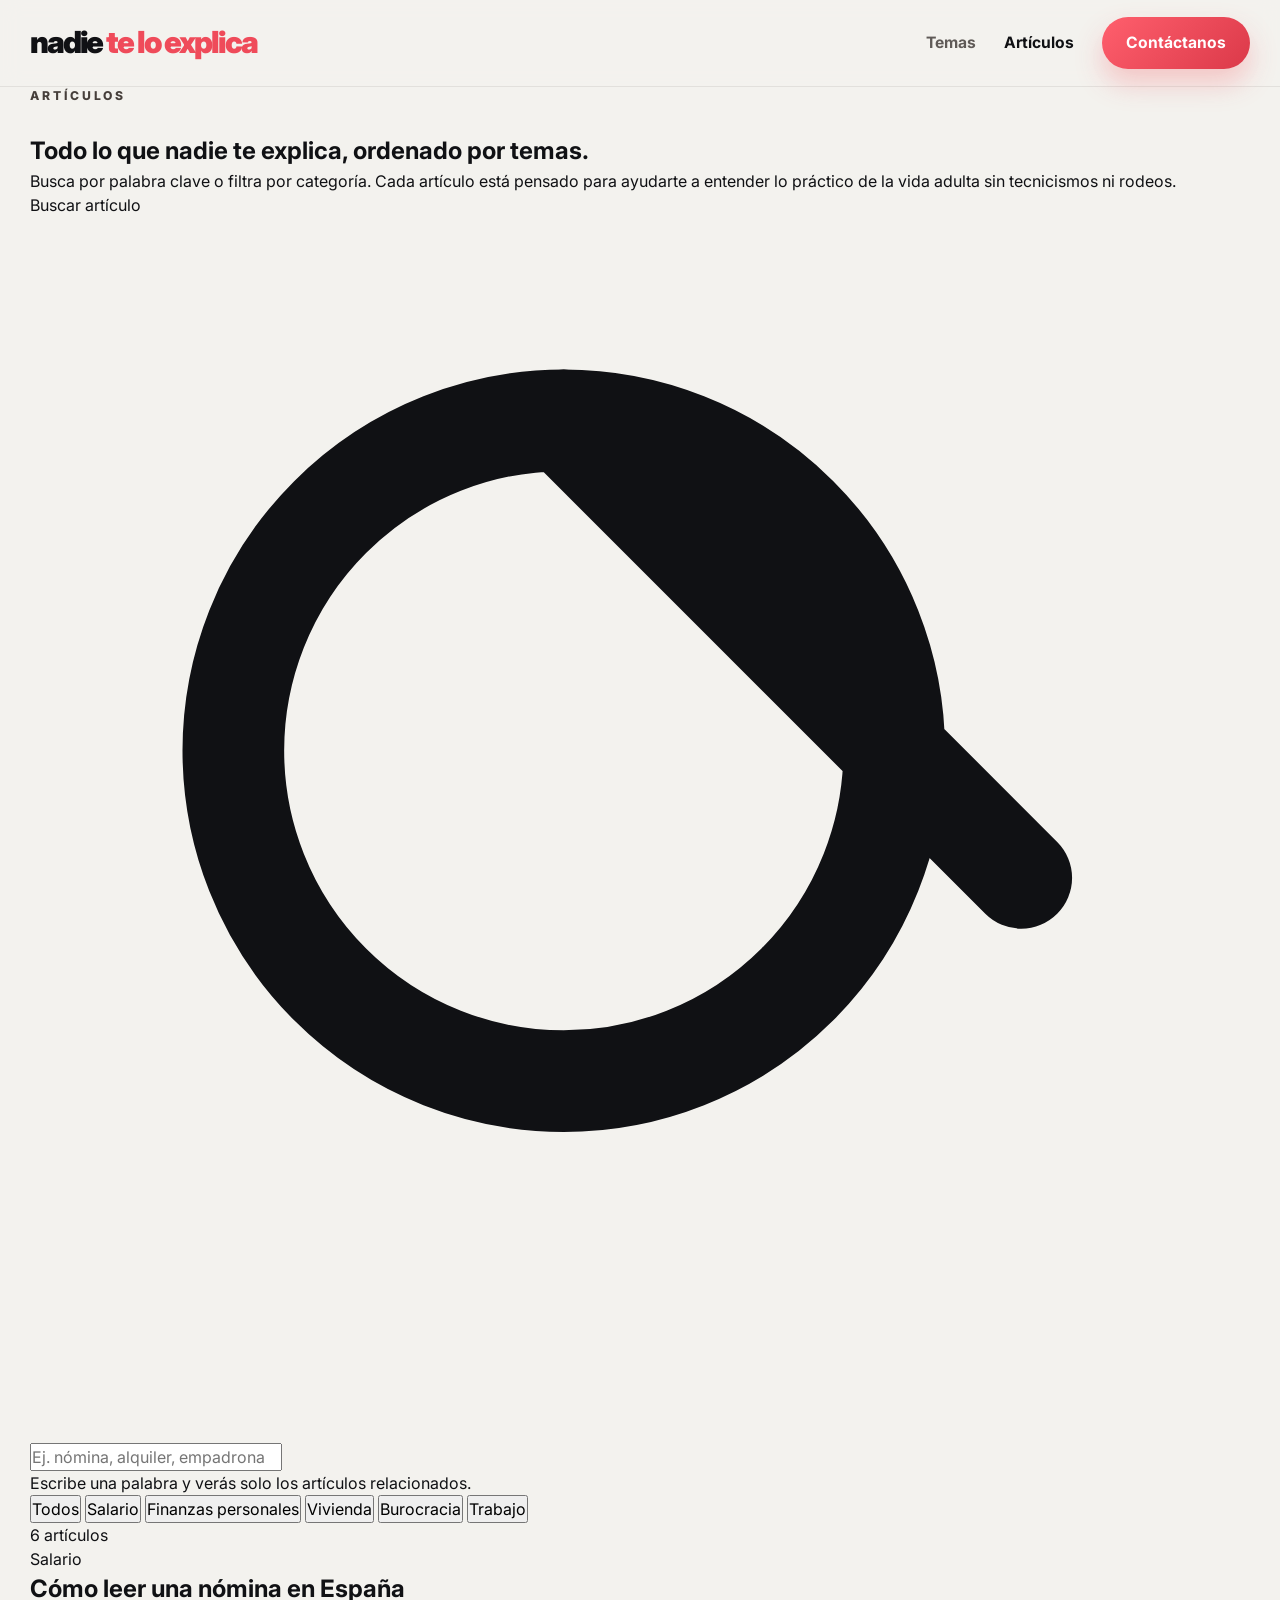
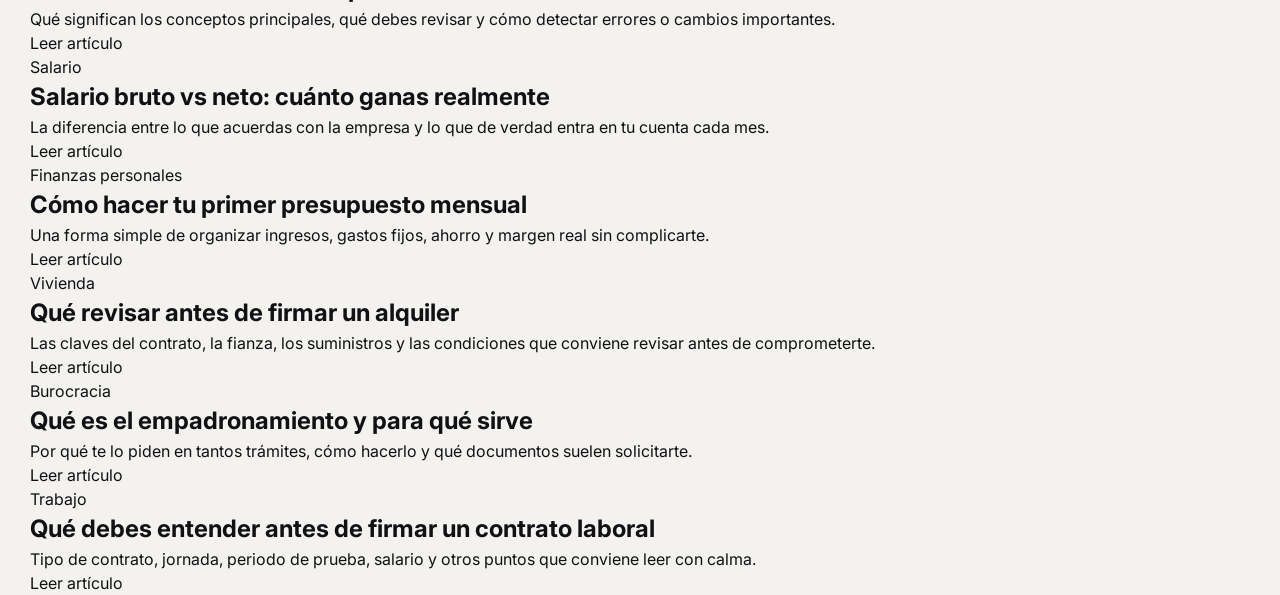
==== articulos.html @ 6cad6f25 "Update articulos.html" ====
<!DOCTYPE html>
<html lang="es">
<head>
  <meta charset="UTF-8" />
  <meta name="viewport" content="width=device-width, initial-scale=1.0" />
  <title>Artículos | Nadie te lo explica</title>
  <link rel="preconnect" href="https://fonts.googleapis.com" />
  <link rel="preconnect" href="https://fonts.gstatic.com" crossorigin />
  <link
    href="https://fonts.googleapis.com/css2?family=Inter:wght@400;500;600;700;800;900&display=swap"
    rel="stylesheet"
  />
  <link rel="stylesheet" href="style.css" />
</head>
<body>
  <header class="topbar">
    <div class="container topbar-inner">
      <a class="logo" href="index.html">
        nadie <span class="mark">te lo explica</span>
      </a>

      <nav class="nav" aria-label="Navegación principal">
        <a href="index.html#temas-destacados">Temas</a>
        <a href="articulos.html" class="active">Artículos</a>
        <a href="index.html#contacto" class="btn btn-primary nav-btn">Contáctanos</a>
      </nav>
    </div>
  </header>

  <main class="articles-page">
    <section class="articles-header">
      <div class="container">
        <div class="articles-header-grid">
          <div class="articles-intro-card">
            <p class="eyebrow">ARTÍCULOS</p>
            <h1 class="page-title">Todo lo que nadie te explica, ordenado por temas.</h1>
            <p class="page-text">
              Busca por palabra clave o filtra por categoría. Cada artículo está
              pensado para ayudarte a entender lo práctico de la vida adulta sin
              tecnicismos ni rodeos.
            </p>
          </div>

          <aside class="articles-search-card">
            <label class="search-label" for="article-search">Buscar artículo</label>

            <div class="search-wrap">
              <svg viewBox="0 0 24 24" aria-hidden="true">
                <path
                  d="M10.5 4a6.5 6.5 0 1 1 0 13a6.5 6.5 0 0 1 0-13Zm0 0 9 9"
                  fill="none"
                  stroke="currentColor"
                  stroke-width="2"
                  stroke-linecap="round"
                />
              </svg>
              <input
                id="article-search"
                class="search-input"
                type="search"
                placeholder="Ej. nómina, alquiler, empadronamiento..."
                autocomplete="off"
              />
            </div>

            <p class="search-help">
              Escribe una palabra y verás solo los artículos relacionados.
            </p>
          </aside>
        </div>
      </div>
    </section>

    <section class="articles-toolbar">
      <div class="container">
        <div class="toolbar-shell">
          <div class="filters" role="tablist" aria-label="Filtrar artículos por tema">
            <button class="filter-btn active" type="button" data-filter="all">Todos</button>
            <button class="filter-btn" type="button" data-filter="salario">Salario</button>
            <button class="filter-btn" type="button" data-filter="finanzas">Finanzas personales</button>
            <button class="filter-btn" type="button" data-filter="vivienda">Vivienda</button>
            <button class="filter-btn" type="button" data-filter="burocracia">Burocracia</button>
            <button class="filter-btn" type="button" data-filter="trabajo">Trabajo</button>
          </div>

          <p class="results-text">
            <span id="results-count">0</span> artículos
          </p>
        </div>
      </div>
    </section>

    <section class="articles-listing">
      <div class="container">
        <div class="articles-grid" id="articles-grid">
          <article
            class="article-card"
            data-category="salario trabajo"
            data-search="nomina salario sueldo bruto neto irpf trabajo"
          >
            <div class="article-meta">
              <span class="article-tag">Salario</span>
            </div>
            <h2>Cómo leer una nómina en España</h2>
            <p>
              Qué significan los conceptos principales, qué debes revisar y cómo
              detectar errores o cambios importantes.
            </p>
            <div class="article-actions">
              <a class="article-link" href="articulos/como-leer-una-nomina-espana.html">Leer artículo</a>
            </div>
          </article>

          <article
            class="article-card"
            data-category="salario finanzas"
            data-search="salario bruto neto sueldo real impuestos finanzas"
          >
            <div class="article-meta">
              <span class="article-tag">Salario</span>
            </div>
            <h2>Salario bruto vs neto: cuánto ganas realmente</h2>
            <p>
              La diferencia entre lo que acuerdas con la empresa y lo que de verdad
              entra en tu cuenta cada mes.
            </p>
            <div class="article-actions">
              <a class="article-link" href="articulos/salario-bruto-vs-neto.html">Leer artículo</a>
            </div>
          </article>

          <article
            class="article-card"
            data-category="finanzas"
            data-search="presupuesto dinero ahorro gastos finanzas personales"
          >
            <div class="article-meta">
              <span class="article-tag">Finanzas personales</span>
            </div>
            <h2>Cómo hacer tu primer presupuesto mensual</h2>
            <p>
              Una forma simple de organizar ingresos, gastos fijos, ahorro y margen
              real sin complicarte.
            </p>
            <div class="article-actions">
              <a class="article-link" href="articulos/primer-presupuesto-mensual.html">Leer artículo</a>
            </div>
          </article>

          <article
            class="article-card"
            data-category="vivienda"
            data-search="alquiler piso fianza contrato vivienda"
          >
            <div class="article-meta">
              <span class="article-tag">Vivienda</span>
            </div>
            <h2>Qué revisar antes de firmar un alquiler</h2>
            <p>
              Las claves del contrato, la fianza, los suministros y las condiciones
              que conviene revisar antes de comprometerte.
            </p>
            <div class="article-actions">
              <a class="article-link" href="articulos/revisar-antes-firmar-alquiler.html">Leer artículo</a>
            </div>
          </article>

          <article
            class="article-card"
            data-category="burocracia"
            data-search="empadronamiento padron burocracia ayuntamiento tramites"
          >
            <div class="article-meta">
              <span class="article-tag">Burocracia</span>
            </div>
            <h2>Qué es el empadronamiento y para qué sirve</h2>
            <p>
              Por qué te lo piden en tantos trámites, cómo hacerlo y qué documentos
              suelen solicitarte.
            </p>
            <div class="article-actions">
              <a class="article-link" href="articulos/empadronamiento-que-es.html">Leer artículo</a>
            </div>
          </article>

          <article
            class="article-card"
            data-category="trabajo"
            data-search="contrato laboral trabajo temporal indefinido empresa"
          >
            <div class="article-meta">
              <span class="article-tag">Trabajo</span>
            </div>
            <h2>Qué debes entender antes de firmar un contrato laboral</h2>
            <p>
              Tipo de contrato, jornada, periodo de prueba, salario y otros puntos
              que conviene leer con calma.
            </p>
            <div class="article-actions">
              <a class="article-link" href="articulos/antes-firmar-contrato-laboral.html">Leer artículo</a>
            </div>
          </article>
        </div>

        <div class="empty-state hidden" id="empty-state">
          <div class="empty-state-card">
            <p class="eyebrow">SIN RESULTADOS</p>
            <h2>No hemos encontrado artículos con ese filtro.</h2>
            <p>
              Prueba con otra palabra o vuelve a “Todos” para ver el listado completo.
            </p>
          </div>
        </div>
      </div>
    </section>
  </main>

  <script src="articulos.js"></script>
</body>
</html>
---- style.css ----
:root {
  --bg: #f3f2ee;
  --surface: #fcfbf8;
  --surface-2: #ffffff;
  --text: #101114;
  --muted: #5f5a57;
  --border: rgba(16, 17, 20, 0.08);

  --red: #ef4b5a;
  --red-dark: #db3949;
  --red-soft: #ff5f6d;

  --dark-card: #121723;
  --white: #ffffff;

  --shadow: 0 20px 50px rgba(0, 0, 0, 0.08);
  --shadow-soft: 0 12px 28px rgba(0, 0, 0, 0.06);

  --radius-xl: 34px;
  --radius-lg: 24px;
  --radius-md: 18px;
  --max: 1220px;
}

* {
  box-sizing: border-box;
  margin: 0;
  padding: 0;
}

html {
  scroll-behavior: smooth;
}

body {
  font-family: "Inter", sans-serif;
  background: var(--bg);
  color: var(--text);
  line-height: 1.5;
}

a {
  color: inherit;
  text-decoration: none;
}

img {
  max-width: 100%;
  display: block;
}

button,
input,
select,
textarea {
  font: inherit;
}

.container {
  width: min(calc(100% - 48px), var(--max));
  margin: 0 auto;
}

.hidden {
  display: none !important;
}

/* =========================
   HEADER / NAV
========================= */

.topbar {
  background: rgba(243, 242, 238, 0.92);
  backdrop-filter: blur(10px);
  border-bottom: 1px solid var(--border);
  position: sticky;
  top: 0;
  z-index: 20;
}

.topbar-inner {
  min-height: 86px;
  display: flex;
  align-items: center;
  justify-content: space-between;
  gap: 24px;
}

.logo {
  font-size: 1.9rem;
  font-weight: 900;
  letter-spacing: -0.07em;
  line-height: 0.9;
}

.logo .mark {
  color: var(--red);
}

.nav {
  display: flex;
  align-items: center;
  gap: 28px;
  flex-wrap: wrap;
}

.nav a {
  font-size: 0.98rem;
  font-weight: 700;
  color: var(--muted);
  transition: color 0.2s ease;
}

.nav a:hover,
.nav a.active {
  color: var(--text);
}

.nav-btn {
  color: var(--white) !important;
}

.btn {
  display: inline-flex;
  align-items: center;
  justify-content: center;
  min-height: 52px;
  padding: 0 24px;
  border-radius: 999px;
  font-weight: 800;
  font-size: 0.96rem;
  transition: transform 0.2s ease, box-shadow 0.2s ease, background 0.2s ease;
  border: none;
  cursor: pointer;
}

.btn:hover {
  transform: translateY(-2px);
}

.btn-primary {
  background: linear-gradient(135deg, var(--red-soft), var(--red-dark));
  color: var(--white);
  box-shadow: 0 14px 28px rgba(239, 75, 90, 0.28);
}

.btn-secondary {
  background: var(--white);
  border: 1px solid var(--border);
  color: var(--text);
}

/* =========================
   HOME HERO
========================= */

.hero {
  padding: 34px 0 0;
}

.hero-shell {
  background: var(--surface);
  border: 1px solid var(--border);
  border-radius: var(--radius-xl);
  box-shadow: var(--shadow);
  overflow: hidden;
}

.hero-grid {
  display: grid;
  grid-template-columns: 1.15fr 0.85fr;
  gap: 40px;
  align-items: center;
  padding: 52px 50px;
}

.eyebrow {
  font-size: 0.76rem;
  font-weight: 800;
  letter-spacing: 0.24em;
  color: #463f3b;
  margin-bottom: 28px;
}

.hero-title {
  font-size: clamp(3.6rem, 8vw, 6.2rem);
  line-height: 0.95;
  letter-spacing: -0.025em;
  font-weight: 900;
  max-width: 11ch;
  margin-bottom: 24px;
}

.accent-block {
  display: block;
  color: var(--red);
}

.hero-text {
  max-width: 32rem;
  font-size: 1.15rem;
  line-height: 1.6;
  color: var(--muted);
  margin-bottom: 30px;
}

.hero-actions {
  display: flex;
  align-items: center;
  gap: 14px;
  flex-wrap: wrap;
  margin-bottom: 26px;
}

.hero-meta {
  display: flex;
  gap: 22px;
  flex-wrap: wrap;
  color: #4f4946;
  font-size: 0.98rem;
  font-weight: 700;
}

.hero-card {
  background: var(--dark-card);
  color: var(--white);
  border-radius: 28px;
  padding: 30px 28px;
  min-height: 420px;
  display: flex;
  flex-direction: column;
  justify-content: flex-start;
  box-shadow: 0 22px 46px rgba(18, 23, 35, 0.22);
}

.hero-card-badge {
  display: inline-flex;
  align-items: center;
  width: fit-content;
  padding: 9px 12px;
  border-radius: 999px;
  background: rgba(255, 255, 255, 0.08);
  font-size: 0.78rem;
  font-weight: 800;
  letter-spacing: 0.12em;
  text-transform: uppercase;
  margin-bottom: 24px;
}

.hero-card h2 {
  font-size: clamp(2rem, 4vw, 3rem);
  line-height: 0.95;
  letter-spacing: -0.06em;
  font-weight: 900;
  max-width: 9ch;
  margin-bottom: 20px;
}

.hero-card p {
  color: rgba(255, 255, 255, 0.8);
  line-height: 1.55;
  margin-bottom: 30px;
  max-width: 30ch;
}

/* =========================
   STRIP
========================= */

.strip {
  margin-top: 18px;
  background: var(--red-dark);
  overflow: hidden;
  border-top: 1px solid rgba(255, 255, 255, 0.12);
  border-bottom: 1px solid rgba(255, 255, 255, 0.12);
}

.strip-track {
  display: flex;
  width: max-content;
  gap: 36px;
  white-space: nowrap;
  padding: 18px 0;
  color: var(--white);
  font-weight: 900;
  font-size: 0.88rem;
  letter-spacing: 0.12em;
  text-transform: uppercase;
  animation: marquee 22s linear infinite;
}

@keyframes marquee {
  from {
    transform: translateX(0);
  }
  to {
    transform: translateX(-50%);
  }
}

/* =========================
   SECTIONS
========================= */

.topics-preview {
  padding: 68px 0 90px;
}

.section-heading {
  margin-bottom: 28px;
}

.section-title {
  font-size: clamp(2rem, 5vw, 3.7rem);
  line-height: 0.95;
  letter-spacing: -0.07em;
  font-weight: 900;
  max-width: 10ch;
  margin-bottom: 16px;
}

.section-text {
  max-width: 62ch;
  color: var(--muted);
  font-size: 1.05rem;
  line-height: 1.65;
}

.topics-grid {
  display: grid;
  grid-template-columns: repeat(3, 1fr);
  gap: 20px;
}

.topic-box {
  background: var(--surface-2);
  border: 1px solid var(--border);
  border-radius: 26px;
  padding: 24px;
  box-shadow: var(--shadow-soft);
  display: flex;
  gap: 16px;
  align-items: flex-start;
  transition: transform 0.2s ease, box-shadow 0.2s ease;
}

.topic-box:hover {
  transform: translateY(-4px);
  box-shadow: 0 18px 34px rgba(0, 0, 0, 0.08);
}

.topic-icon {
  width: 58px;
  height: 58px;
  border-radius: 18px;
  background: #fff4f5;
  display: flex;
  align-items: center;
  justify-content: center;
  font-size: 1.7rem;
  flex-shrink: 0;
}

.topic-content h3 {
  font-size: 1.25rem;
  line-height: 1.05;
  letter-spacing: -0.04em;
  margin-bottom: 10px;
}

.topic-content p {
  color: var(--muted);
  line-height: 1.6;
  font-size: 0.98rem;
}

/* =========================
   CONTACTO
========================= */

.contact-section {
  padding: 30px 0 100px;
}

.contact-shell {
  display: grid;
  grid-template-columns: 0.95fr 1.05fr;
  gap: 24px;
  align-items: start;
}

.contact-copy {
  background: var(--surface);
  border: 1px solid var(--border);
  border-radius: 30px;
  padding: 32px;
  box-shadow: var(--shadow-soft);
}

.contact-points {
  display: grid;
  gap: 14px;
  margin-top: 24px;
}

.contact-point {
  display: flex;
  gap: 14px;
  align-items: flex-start;
  padding: 18px;
  border-radius: 20px;
  background: #fff;
  border: 1px solid var(--border);
}

.contact-point-icon {
  width: 48px;
  height: 48px;
  border-radius: 14px;
  background: #fff4f5;
  display: inline-flex;
  align-items: center;
  justify-content: center;
  font-size: 1.3rem;
  flex-shrink: 0;
}

.contact-point h3 {
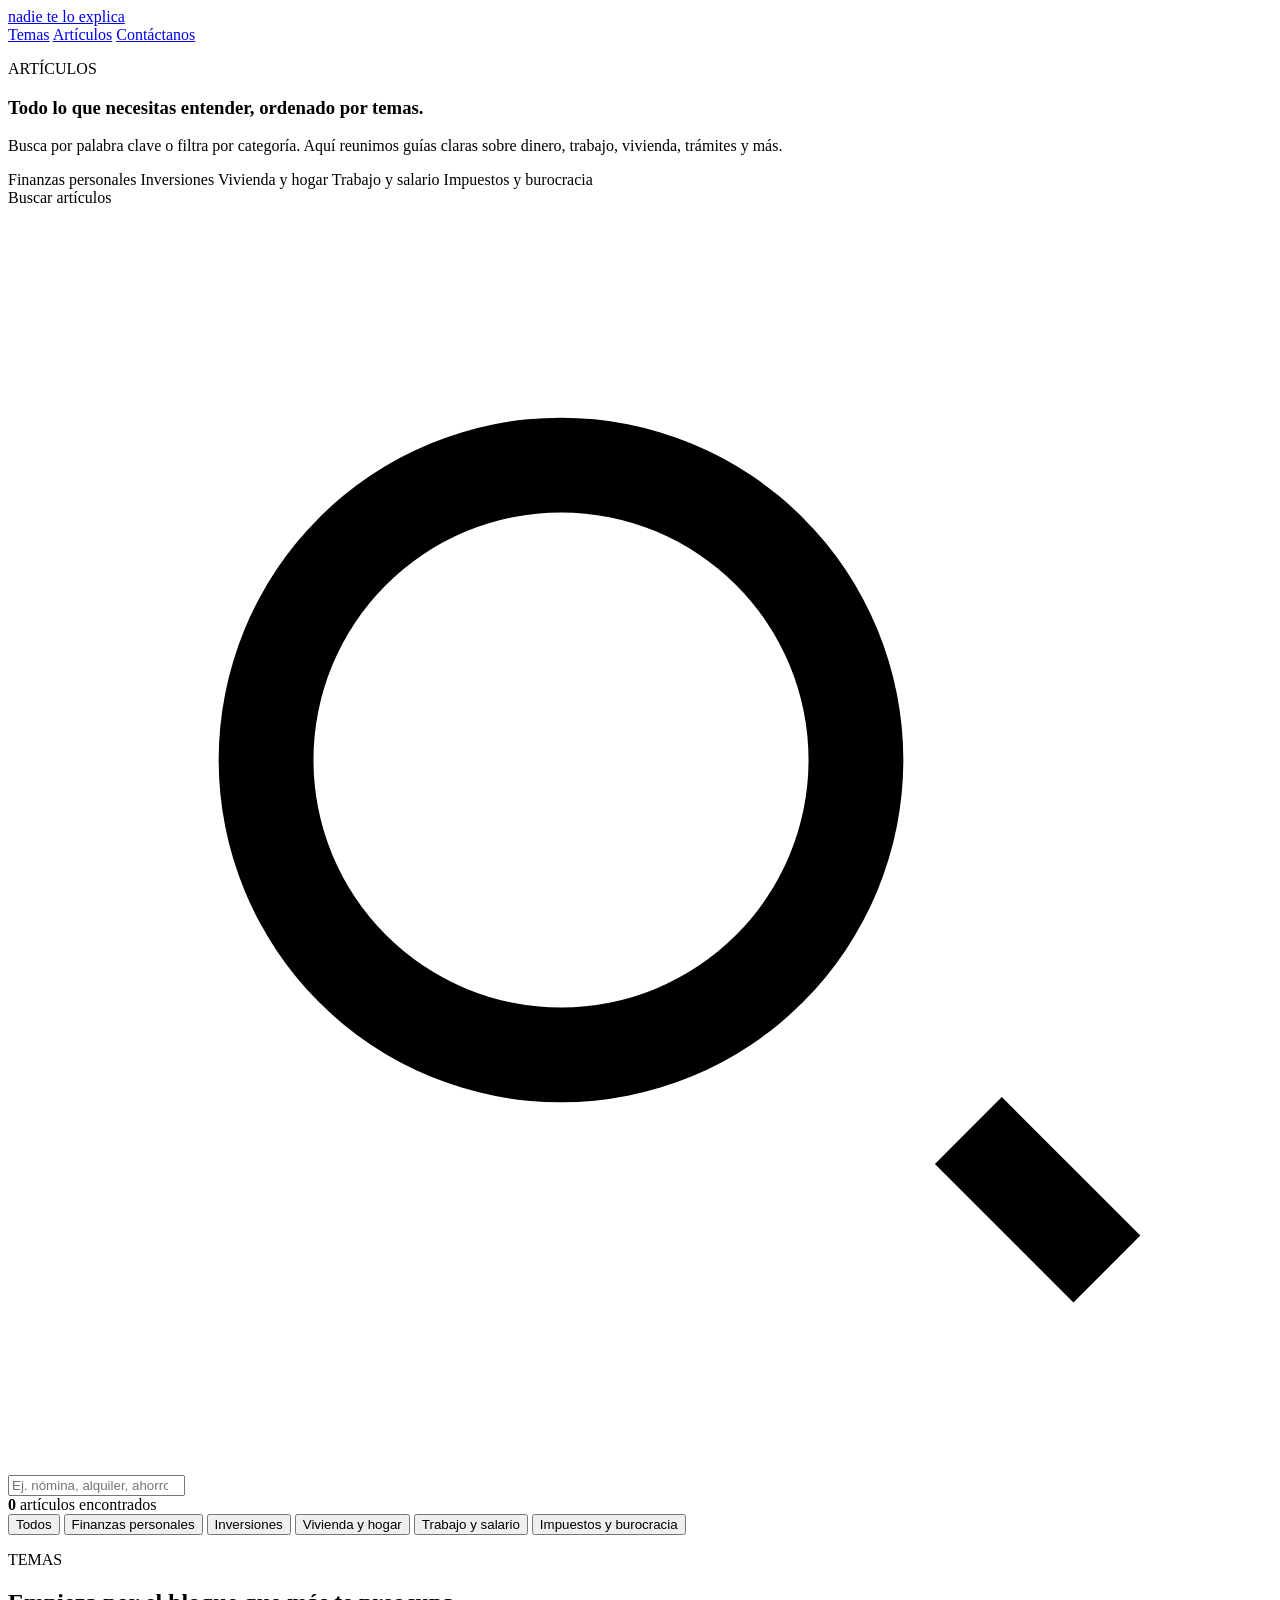
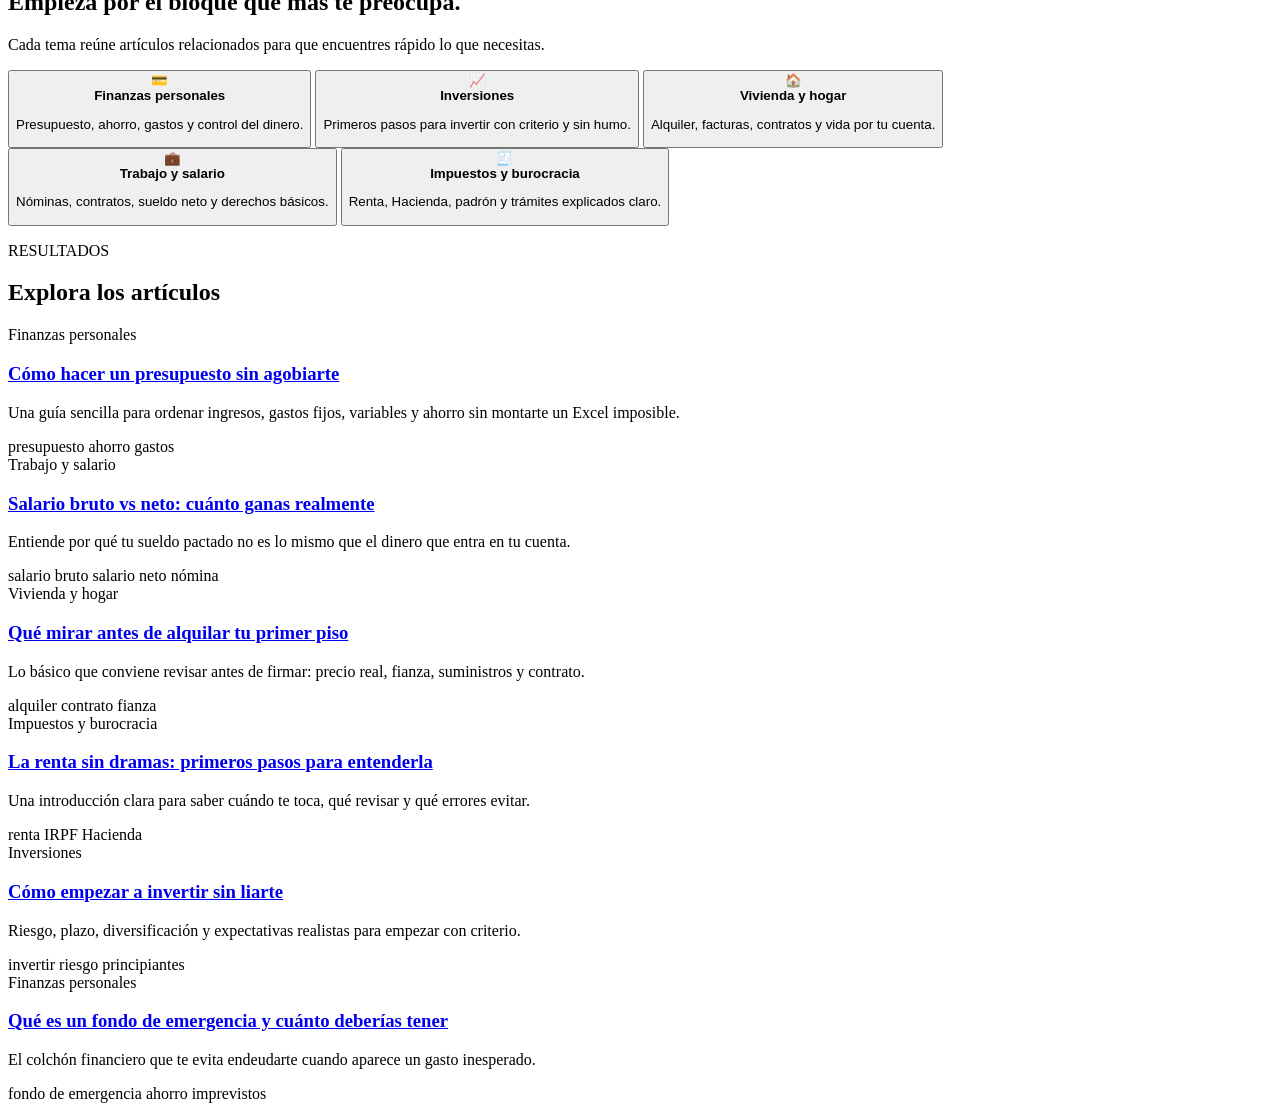
==== commit 61135953: "Update articulos.html" ====
--- a/articulos.html
+++ b/articulos.html
@@ -4,68 +4,72 @@
   <meta charset="UTF-8" />
   <meta name="viewport" content="width=device-width, initial-scale=1.0" />
   <title>Artículos | Nadie te lo explica</title>
+  <meta
+    name="description"
+    content="Todos los artículos de Nadie te lo explica, ordenados por temas para encontrar rápido lo que necesitas."
+  />
   <link rel="preconnect" href="https://fonts.googleapis.com" />
   <link rel="preconnect" href="https://fonts.gstatic.com" crossorigin />
   <link
-    href="https://fonts.googleapis.com/css2?family=Inter:wght@400;500;600;700;800;900&display=swap"
+    href="https://fonts.googleapis.com/css2?family=Inter:wght@400;500;600;700;800&display=swap"
     rel="stylesheet"
   />
-  <link rel="stylesheet" href="style.css" />
+  <link rel="stylesheet" href="articulos.css" />
 </head>
 <body>
-  <header class="topbar">
-    <div class="container topbar-inner">
-      <a class="logo" href="index.html">
-        nadie <span class="mark">te lo explica</span>
-      </a>
-
-      <nav class="nav" aria-label="Navegación principal">
+  <header class="site-header">
+    <div class="container header-inner">
+      <a class="brand" href="index.html">nadie te lo explica</a>
+
+      <nav class="main-nav" aria-label="Navegación principal">
         <a href="index.html#temas-destacados">Temas</a>
-        <a href="articulos.html" class="active">Artículos</a>
-        <a href="index.html#contacto" class="btn btn-primary nav-btn">Contáctanos</a>
+        <a href="articulos.html" class="is-active">Artículos</a>
+        <a href="index.html#contacto">Contáctanos</a>
       </nav>
     </div>
   </header>
 
-  <main class="articles-page">
-    <section class="articles-header">
+  <main>
+    <section class="articles-hero">
       <div class="container">
-        <div class="articles-header-grid">
-          <div class="articles-intro-card">
-            <p class="eyebrow">ARTÍCULOS</p>
-            <h1 class="page-title">Todo lo que nadie te explica, ordenado por temas.</h1>
-            <p class="page-text">
-              Busca por palabra clave o filtra por categoría. Cada artículo está
-              pensado para ayudarte a entender lo práctico de la vida adulta sin
-              tecnicismos ni rodeos.
+        <div class="hero-grid">
+          <article class="hero-card">
+            <p class="section-kicker">ARTÍCULOS</p>
+            <h1>Todo lo que necesitas entender, ordenado por temas.</h1>
+            <p class="hero-text">
+              Busca por palabra clave o filtra por categoría. Aquí reunimos guías
+              claras sobre dinero, trabajo, vivienda, trámites y más.
             </p>
-          </div>
-
-          <aside class="articles-search-card">
-            <label class="search-label" for="article-search">Buscar artículo</label>
-
-            <div class="search-wrap">
+
+            <div class="hero-tags" aria-label="Temas destacados">
+              <span>Finanzas personales</span>
+              <span>Inversiones</span>
+              <span>Vivienda y hogar</span>
+              <span>Trabajo y salario</span>
+              <span>Impuestos y burocracia</span>
+            </div>
+          </article>
+
+          <aside class="search-panel">
+            <label class="search-label" for="articleSearch">Buscar artículos</label>
+            <div class="search-input-wrap">
               <svg viewBox="0 0 24 24" aria-hidden="true">
                 <path
-                  d="M10.5 4a6.5 6.5 0 1 1 0 13a6.5 6.5 0 0 1 0-13Zm0 0 9 9"
-                  fill="none"
-                  stroke="currentColor"
-                  stroke-width="2"
-                  stroke-linecap="round"
+                  d="M10.5 4a6.5 6.5 0 1 1 0 13a6.5 6.5 0 0 1 0-13Zm0 1.8a4.7 4.7 0 1 0 0 9.4a4.7 4.7 0 0 0 0-9.4Zm8.37 11.1 2.63 2.63-1.27 1.27-2.63-2.63 1.27-1.27Z"
                 />
               </svg>
               <input
-                id="article-search"
-                class="search-input"
+                id="articleSearch"
                 type="search"
-                placeholder="Ej. nómina, alquiler, empadronamiento..."
+                placeholder="Ej. nómina, alquiler, ahorro..."
                 autocomplete="off"
               />
             </div>
 
-            <p class="search-help">
-              Escribe una palabra y verás solo los artículos relacionados.
-            </p>
+            <div class="search-meta">
+              <strong id="resultsCount">0</strong>
+              <span>artículos encontrados</span>
+            </div>
           </aside>
         </div>
       </div>
@@ -73,142 +77,189 @@
 
     <section class="articles-toolbar">
       <div class="container">
-        <div class="toolbar-shell">
-          <div class="filters" role="tablist" aria-label="Filtrar artículos por tema">
-            <button class="filter-btn active" type="button" data-filter="all">Todos</button>
-            <button class="filter-btn" type="button" data-filter="salario">Salario</button>
-            <button class="filter-btn" type="button" data-filter="finanzas">Finanzas personales</button>
-            <button class="filter-btn" type="button" data-filter="vivienda">Vivienda</button>
-            <button class="filter-btn" type="button" data-filter="burocracia">Burocracia</button>
-            <button class="filter-btn" type="button" data-filter="trabajo">Trabajo</button>
-          </div>
-
-          <p class="results-text">
-            <span id="results-count">0</span> artículos
-          </p>
+        <div class="filter-pills" role="tablist" aria-label="Filtrar artículos por tema">
+          <button class="filter-pill is-active" data-filter="all" type="button">Todos</button>
+          <button class="filter-pill" data-filter="finanzas" type="button">Finanzas personales</button>
+          <button class="filter-pill" data-filter="inversiones" type="button">Inversiones</button>
+          <button class="filter-pill" data-filter="vivienda" type="button">Vivienda y hogar</button>
+          <button class="filter-pill" data-filter="trabajo" type="button">Trabajo y salario</button>
+          <button class="filter-pill" data-filter="impuestos" type="button">Impuestos y burocracia</button>
         </div>
       </div>
     </section>
 
     <section class="articles-listing">
       <div class="container">
-        <div class="articles-grid" id="articles-grid">
-          <article
-            class="article-card"
-            data-category="salario trabajo"
-            data-search="nomina salario sueldo bruto neto irpf trabajo"
-          >
-            <div class="article-meta">
-              <span class="article-tag">Salario</span>
-            </div>
-            <h2>Cómo leer una nómina en España</h2>
-            <p>
-              Qué significan los conceptos principales, qué debes revisar y cómo
-              detectar errores o cambios importantes.
+        <div class="listing-layout">
+          <aside class="topics-panel">
+            <p class="section-kicker">TEMAS</p>
+            <h2>Empieza por el bloque que más te preocupa.</h2>
+            <p class="topics-intro">
+              Cada tema reúne artículos relacionados para que encuentres rápido lo que necesitas.
             </p>
-            <div class="article-actions">
-              <a class="article-link" href="articulos/como-leer-una-nomina-espana.html">Leer artículo</a>
-            </div>
-          </article>
-
-          <article
-            class="article-card"
-            data-category="salario finanzas"
-            data-search="salario bruto neto sueldo real impuestos finanzas"
-          >
-            <div class="article-meta">
-              <span class="article-tag">Salario</span>
-            </div>
-            <h2>Salario bruto vs neto: cuánto ganas realmente</h2>
-            <p>
-              La diferencia entre lo que acuerdas con la empresa y lo que de verdad
-              entra en tu cuenta cada mes.
-            </p>
-            <div class="article-actions">
-              <a class="article-link" href="articulos/salario-bruto-vs-neto.html">Leer artículo</a>
-            </div>
-          </article>
-
-          <article
-            class="article-card"
-            data-category="finanzas"
-            data-search="presupuesto dinero ahorro gastos finanzas personales"
-          >
-            <div class="article-meta">
-              <span class="article-tag">Finanzas personales</span>
-            </div>
-            <h2>Cómo hacer tu primer presupuesto mensual</h2>
-            <p>
-              Una forma simple de organizar ingresos, gastos fijos, ahorro y margen
-              real sin complicarte.
-            </p>
-            <div class="article-actions">
-              <a class="article-link" href="articulos/primer-presupuesto-mensual.html">Leer artículo</a>
-            </div>
-          </article>
-
-          <article
-            class="article-card"
-            data-category="vivienda"
-            data-search="alquiler piso fianza contrato vivienda"
-          >
-            <div class="article-meta">
-              <span class="article-tag">Vivienda</span>
-            </div>
-            <h2>Qué revisar antes de firmar un alquiler</h2>
-            <p>
-              Las claves del contrato, la fianza, los suministros y las condiciones
-              que conviene revisar antes de comprometerte.
-            </p>
-            <div class="article-actions">
-              <a class="article-link" href="articulos/revisar-antes-firmar-alquiler.html">Leer artículo</a>
-            </div>
-          </article>
-
-          <article
-            class="article-card"
-            data-category="burocracia"
-            data-search="empadronamiento padron burocracia ayuntamiento tramites"
-          >
-            <div class="article-meta">
-              <span class="article-tag">Burocracia</span>
-            </div>
-            <h2>Qué es el empadronamiento y para qué sirve</h2>
-            <p>
-              Por qué te lo piden en tantos trámites, cómo hacerlo y qué documentos
-              suelen solicitarte.
-            </p>
-            <div class="article-actions">
-              <a class="article-link" href="articulos/empadronamiento-que-es.html">Leer artículo</a>
-            </div>
-          </article>
-
-          <article
-            class="article-card"
-            data-category="trabajo"
-            data-search="contrato laboral trabajo temporal indefinido empresa"
-          >
-            <div class="article-meta">
-              <span class="article-tag">Trabajo</span>
-            </div>
-            <h2>Qué debes entender antes de firmar un contrato laboral</h2>
-            <p>
-              Tipo de contrato, jornada, periodo de prueba, salario y otros puntos
-              que conviene leer con calma.
-            </p>
-            <div class="article-actions">
-              <a class="article-link" href="articulos/antes-firmar-contrato-laboral.html">Leer artículo</a>
-            </div>
-          </article>
-        </div>
-
-        <div class="empty-state hidden" id="empty-state">
-          <div class="empty-state-card">
-            <p class="eyebrow">SIN RESULTADOS</p>
-            <h2>No hemos encontrado artículos con ese filtro.</h2>
-            <p>
-              Prueba con otra palabra o vuelve a “Todos” para ver el listado completo.
-            </p>
+
+            <div class="topic-cards">
+              <button class="topic-card" type="button" data-filter="finanzas">
+                <span class="topic-icon">💳</span>
+                <div>
+                  <strong>Finanzas personales</strong>
+                  <p>Presupuesto, ahorro, gastos y control del dinero.</p>
+                </div>
+              </button>
+
+              <button class="topic-card" type="button" data-filter="inversiones">
+                <span class="topic-icon">📈</span>
+                <div>
+                  <strong>Inversiones</strong>
+                  <p>Primeros pasos para invertir con criterio y sin humo.</p>
+                </div>
+              </button>
+
+              <button class="topic-card" type="button" data-filter="vivienda">
+                <span class="topic-icon">🏠</span>
+                <div>
+                  <strong>Vivienda y hogar</strong>
+                  <p>Alquiler, facturas, contratos y vida por tu cuenta.</p>
+                </div>
+              </button>
+
+              <button class="topic-card" type="button" data-filter="trabajo">
+                <span class="topic-icon">💼</span>
+                <div>
+                  <strong>Trabajo y salario</strong>
+                  <p>Nóminas, contratos, sueldo neto y derechos básicos.</p>
+                </div>
+              </button>
+
+              <button class="topic-card" type="button" data-filter="impuestos">
+                <span class="topic-icon">🧾</span>
+                <div>
+                  <strong>Impuestos y burocracia</strong>
+                  <p>Renta, Hacienda, padrón y trámites explicados claro.</p>
+                </div>
+              </button>
+            </div>
+          </aside>
+
+          <div class="results-panel">
+            <div class="results-header">
+              <div>
+                <p class="section-kicker">RESULTADOS</p>
+                <h2>Explora los artículos</h2>
+              </div>
+            </div>
+
+            <div class="articles-grid" id="articlesGrid">
+              <article
+                class="article-card"
+                data-category="finanzas"
+                data-search="presupuesto ahorro gastos finanzas personales control dinero organizar dinero mensual"
+              >
+                <span class="article-topic">Finanzas personales</span>
+                <h3><a href="articulo-presupuesto.html">Cómo hacer un presupuesto sin agobiarte</a></h3>
+                <p>
+                  Una guía sencilla para ordenar ingresos, gastos fijos, variables y ahorro sin
+                  montarte un Excel imposible.
+                </p>
+                <div class="article-tags">
+                  <span>presupuesto</span>
+                  <span>ahorro</span>
+                  <span>gastos</span>
+                </div>
+              </article>
+
+              <article
+                class="article-card"
+                data-category="trabajo"
+                data-search="salario bruto neto nomina sueldo trabajo salario impuestos seguridad social"
+              >
+                <span class="article-topic">Trabajo y salario</span>
+                <h3><a href="articulo-salario-bruto-neto.html">Salario bruto vs neto: cuánto ganas realmente</a></h3>
+                <p>
+                  Entiende por qué tu sueldo pactado no es lo mismo que el dinero que entra en tu cuenta.
+                </p>
+                <div class="article-tags">
+                  <span>salario bruto</span>
+                  <span>salario neto</span>
+                  <span>nómina</span>
+                </div>
+              </article>
+
+              <article
+                class="article-card"
+                data-category="vivienda"
+                data-search="alquiler piso fianza contrato vivienda hogar casero mudanza"
+              >
+                <span class="article-topic">Vivienda y hogar</span>
+                <h3><a href="articulo-alquiler-primer-piso.html">Qué mirar antes de alquilar tu primer piso</a></h3>
+                <p>
+                  Lo básico que conviene revisar antes de firmar: precio real, fianza, suministros y contrato.
+                </p>
+                <div class="article-tags">
+                  <span>alquiler</span>
+                  <span>contrato</span>
+                  <span>fianza</span>
+                </div>
+              </article>
+
+              <article
+                class="article-card"
+                data-category="impuestos"
+                data-search="renta hacienda declaracion impuestos borrador irpf burocracia"
+              >
+                <span class="article-topic">Impuestos y burocracia</span>
+                <h3><a href="articulo-renta-primeros-pasos.html">La renta sin dramas: primeros pasos para entenderla</a></h3>
+                <p>
+                  Una introducción clara para saber cuándo te toca, qué revisar y qué errores evitar.
+                </p>
+                <div class="article-tags">
+                  <span>renta</span>
+                  <span>IRPF</span>
+                  <span>Hacienda</span>
+                </div>
+              </article>
+
+              <article
+                class="article-card"
+                data-category="inversiones"
+                data-search="invertir inversiones indexados riesgo rentabilidad principiante"
+              >
+                <span class="article-topic">Inversiones</span>
+                <h3><a href="articulo-empezar-a-invertir.html">Cómo empezar a invertir sin liarte</a></h3>
+                <p>
+                  Riesgo, plazo, diversificación y expectativas realistas para empezar con criterio.
+                </p>
+                <div class="article-tags">
+                  <span>invertir</span>
+                  <span>riesgo</span>
+                  <span>principiantes</span>
+                </div>
+              </article>
+
+              <article
+                class="article-card"
+                data-category="finanzas"
+                data-search="fondo emergencia imprevistos ahorro colchon financiero"
+              >
+                <span class="article-topic">Finanzas personales</span>
+                <h3><a href="articulo-fondo-emergencia.html">Qué es un fondo de emergencia y cuánto deberías tener</a></h3>
+                <p>
+                  El colchón financiero que te evita endeudarte cuando aparece un gasto inesperado.
+                </p>
+                <div class="article-tags">
+                  <span>fondo de emergencia</span>
+                  <span>ahorro</span>
+                  <span>imprevistos</span>
+                </div>
+              </article>
+            </div>
+
+            <div class="empty-state" id="emptyState" hidden>
+              <div class="empty-state-box">
+                <h3>No hemos encontrado artículos</h3>
+                <p>Prueba con otra búsqueda o cambia el filtro.</p>
+              </div>
+            </div>
           </div>
         </div>
       </div>
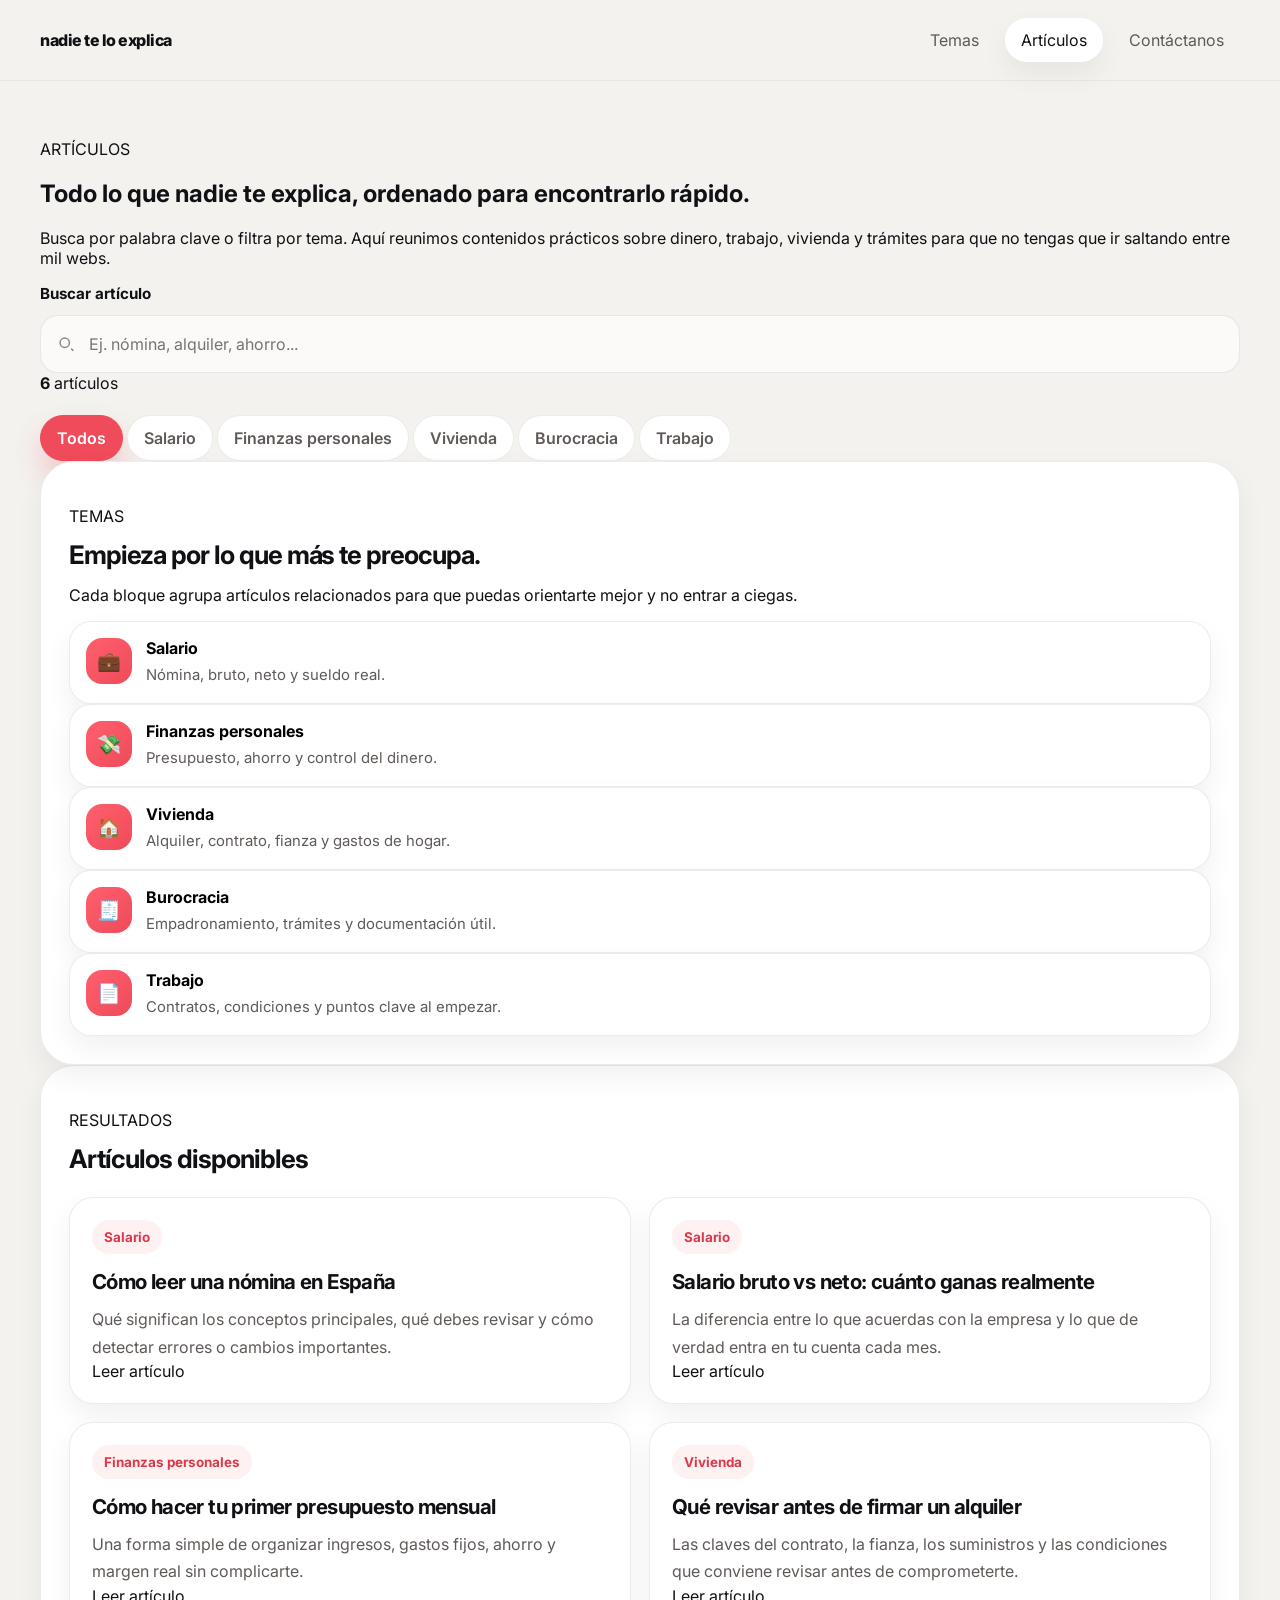
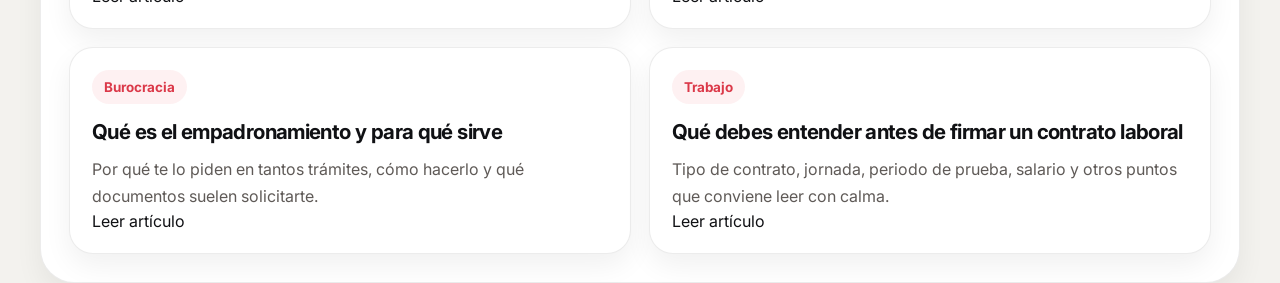
==== commit a9224030: "Update articulos.html" ====
--- a/articulos.html
+++ b/articulos.html
@@ -6,7 +6,7 @@
   <title>Artículos | Nadie te lo explica</title>
   <meta
     name="description"
-    content="Todos los artículos de Nadie te lo explica, ordenados por temas para encontrar rápido lo que necesitas."
+    content="Todos los artículos de Nadie te lo explica, ordenados por temas."
   />
   <link rel="preconnect" href="https://fonts.googleapis.com" />
   <link rel="preconnect" href="https://fonts.gstatic.com" crossorigin />
@@ -17,6 +17,7 @@
   <link rel="stylesheet" href="articulos.css" />
 </head>
 <body>
+  <!-- MISMA CABECERA QUE EL ÍNDICE -->
   <header class="site-header">
     <div class="container header-inner">
       <a class="brand" href="index.html">nadie te lo explica</a>
@@ -30,28 +31,22 @@
   </header>
 
   <main>
+    <!-- HERO -->
     <section class="articles-hero">
       <div class="container">
-        <div class="hero-grid">
-          <article class="hero-card">
-            <p class="section-kicker">ARTÍCULOS</p>
-            <h1>Todo lo que necesitas entender, ordenado por temas.</h1>
-            <p class="hero-text">
-              Busca por palabra clave o filtra por categoría. Aquí reunimos guías
-              claras sobre dinero, trabajo, vivienda, trámites y más.
+        <div class="articles-hero-shell">
+          <div class="hero-copy">
+            <p class="eyebrow">ARTÍCULOS</p>
+            <h1 class="page-title">Todo lo que nadie te explica, ordenado para encontrarlo rápido.</h1>
+            <p class="page-text">
+              Busca por palabra clave o filtra por tema. Aquí reunimos contenidos prácticos
+              sobre dinero, trabajo, vivienda y trámites para que no tengas que ir
+              saltando entre mil webs.
             </p>
-
-            <div class="hero-tags" aria-label="Temas destacados">
-              <span>Finanzas personales</span>
-              <span>Inversiones</span>
-              <span>Vivienda y hogar</span>
-              <span>Trabajo y salario</span>
-              <span>Impuestos y burocracia</span>
-            </div>
-          </article>
-
-          <aside class="search-panel">
-            <label class="search-label" for="articleSearch">Buscar artículos</label>
+          </div>
+
+          <div class="hero-search-card">
+            <label for="articleSearch" class="search-label">Buscar artículo</label>
             <div class="search-input-wrap">
               <svg viewBox="0 0 24 24" aria-hidden="true">
                 <path
@@ -66,204 +61,188 @@
               />
             </div>
 
-            <div class="search-meta">
+            <div class="results-counter">
               <strong id="resultsCount">0</strong>
-              <span>artículos encontrados</span>
-            </div>
-          </aside>
-        </div>
-      </div>
-    </section>
-
-    <section class="articles-toolbar">
-      <div class="container">
-        <div class="filter-pills" role="tablist" aria-label="Filtrar artículos por tema">
-          <button class="filter-pill is-active" data-filter="all" type="button">Todos</button>
-          <button class="filter-pill" data-filter="finanzas" type="button">Finanzas personales</button>
-          <button class="filter-pill" data-filter="inversiones" type="button">Inversiones</button>
-          <button class="filter-pill" data-filter="vivienda" type="button">Vivienda y hogar</button>
-          <button class="filter-pill" data-filter="trabajo" type="button">Trabajo y salario</button>
-          <button class="filter-pill" data-filter="impuestos" type="button">Impuestos y burocracia</button>
-        </div>
-      </div>
-    </section>
-
-    <section class="articles-listing">
-      <div class="container">
-        <div class="listing-layout">
-          <aside class="topics-panel">
-            <p class="section-kicker">TEMAS</p>
-            <h2>Empieza por el bloque que más te preocupa.</h2>
-            <p class="topics-intro">
-              Cada tema reúne artículos relacionados para que encuentres rápido lo que necesitas.
-            </p>
-
-            <div class="topic-cards">
-              <button class="topic-card" type="button" data-filter="finanzas">
-                <span class="topic-icon">💳</span>
-                <div>
-                  <strong>Finanzas personales</strong>
-                  <p>Presupuesto, ahorro, gastos y control del dinero.</p>
-                </div>
-              </button>
-
-              <button class="topic-card" type="button" data-filter="inversiones">
-                <span class="topic-icon">📈</span>
-                <div>
-                  <strong>Inversiones</strong>
-                  <p>Primeros pasos para invertir con criterio y sin humo.</p>
-                </div>
-              </button>
-
-              <button class="topic-card" type="button" data-filter="vivienda">
-                <span class="topic-icon">🏠</span>
-                <div>
-                  <strong>Vivienda y hogar</strong>
-                  <p>Alquiler, facturas, contratos y vida por tu cuenta.</p>
-                </div>
-              </button>
-
-              <button class="topic-card" type="button" data-filter="trabajo">
-                <span class="topic-icon">💼</span>
-                <div>
-                  <strong>Trabajo y salario</strong>
-                  <p>Nóminas, contratos, sueldo neto y derechos básicos.</p>
-                </div>
-              </button>
-
-              <button class="topic-card" type="button" data-filter="impuestos">
-                <span class="topic-icon">🧾</span>
-                <div>
-                  <strong>Impuestos y burocracia</strong>
-                  <p>Renta, Hacienda, padrón y trámites explicados claro.</p>
-                </div>
-              </button>
-            </div>
-          </aside>
-
-          <div class="results-panel">
-            <div class="results-header">
-              <div>
-                <p class="section-kicker">RESULTADOS</p>
-                <h2>Explora los artículos</h2>
-              </div>
-            </div>
-
-            <div class="articles-grid" id="articlesGrid">
-              <article
-                class="article-card"
-                data-category="finanzas"
-                data-search="presupuesto ahorro gastos finanzas personales control dinero organizar dinero mensual"
-              >
-                <span class="article-topic">Finanzas personales</span>
-                <h3><a href="articulo-presupuesto.html">Cómo hacer un presupuesto sin agobiarte</a></h3>
-                <p>
-                  Una guía sencilla para ordenar ingresos, gastos fijos, variables y ahorro sin
-                  montarte un Excel imposible.
-                </p>
-                <div class="article-tags">
-                  <span>presupuesto</span>
-                  <span>ahorro</span>
-                  <span>gastos</span>
-                </div>
-              </article>
-
-              <article
-                class="article-card"
-                data-category="trabajo"
-                data-search="salario bruto neto nomina sueldo trabajo salario impuestos seguridad social"
-              >
-                <span class="article-topic">Trabajo y salario</span>
-                <h3><a href="articulo-salario-bruto-neto.html">Salario bruto vs neto: cuánto ganas realmente</a></h3>
-                <p>
-                  Entiende por qué tu sueldo pactado no es lo mismo que el dinero que entra en tu cuenta.
-                </p>
-                <div class="article-tags">
-                  <span>salario bruto</span>
-                  <span>salario neto</span>
-                  <span>nómina</span>
-                </div>
-              </article>
-
-              <article
-                class="article-card"
-                data-category="vivienda"
-                data-search="alquiler piso fianza contrato vivienda hogar casero mudanza"
-              >
-                <span class="article-topic">Vivienda y hogar</span>
-                <h3><a href="articulo-alquiler-primer-piso.html">Qué mirar antes de alquilar tu primer piso</a></h3>
-                <p>
-                  Lo básico que conviene revisar antes de firmar: precio real, fianza, suministros y contrato.
-                </p>
-                <div class="article-tags">
-                  <span>alquiler</span>
-                  <span>contrato</span>
-                  <span>fianza</span>
-                </div>
-              </article>
-
-              <article
-                class="article-card"
-                data-category="impuestos"
-                data-search="renta hacienda declaracion impuestos borrador irpf burocracia"
-              >
-                <span class="article-topic">Impuestos y burocracia</span>
-                <h3><a href="articulo-renta-primeros-pasos.html">La renta sin dramas: primeros pasos para entenderla</a></h3>
-                <p>
-                  Una introducción clara para saber cuándo te toca, qué revisar y qué errores evitar.
-                </p>
-                <div class="article-tags">
-                  <span>renta</span>
-                  <span>IRPF</span>
-                  <span>Hacienda</span>
-                </div>
-              </article>
-
-              <article
-                class="article-card"
-                data-category="inversiones"
-                data-search="invertir inversiones indexados riesgo rentabilidad principiante"
-              >
-                <span class="article-topic">Inversiones</span>
-                <h3><a href="articulo-empezar-a-invertir.html">Cómo empezar a invertir sin liarte</a></h3>
-                <p>
-                  Riesgo, plazo, diversificación y expectativas realistas para empezar con criterio.
-                </p>
-                <div class="article-tags">
-                  <span>invertir</span>
-                  <span>riesgo</span>
-                  <span>principiantes</span>
-                </div>
-              </article>
-
-              <article
-                class="article-card"
-                data-category="finanzas"
-                data-search="fondo emergencia imprevistos ahorro colchon financiero"
-              >
-                <span class="article-topic">Finanzas personales</span>
-                <h3><a href="articulo-fondo-emergencia.html">Qué es un fondo de emergencia y cuánto deberías tener</a></h3>
-                <p>
-                  El colchón financiero que te evita endeudarte cuando aparece un gasto inesperado.
-                </p>
-                <div class="article-tags">
-                  <span>fondo de emergencia</span>
-                  <span>ahorro</span>
-                  <span>imprevistos</span>
-                </div>
-              </article>
-            </div>
-
-            <div class="empty-state" id="emptyState" hidden>
-              <div class="empty-state-box">
-                <h3>No hemos encontrado artículos</h3>
-                <p>Prueba con otra búsqueda o cambia el filtro.</p>
-              </div>
+              <span>artículos</span>
             </div>
           </div>
         </div>
       </div>
     </section>
+
+    <!-- FILTROS -->
+    <section class="filters-section">
+      <div class="container">
+        <div class="filters-bar" role="tablist" aria-label="Filtrar artículos por tema">
+          <button class="filter-pill is-active" type="button" data-filter="all">Todos</button>
+          <button class="filter-pill" type="button" data-filter="salario">Salario</button>
+          <button class="filter-pill" type="button" data-filter="finanzas">Finanzas personales</button>
+          <button class="filter-pill" type="button" data-filter="vivienda">Vivienda</button>
+          <button class="filter-pill" type="button" data-filter="burocracia">Burocracia</button>
+          <button class="filter-pill" type="button" data-filter="trabajo">Trabajo</button>
+        </div>
+      </div>
+    </section>
+
+    <!-- CONTENIDO -->
+    <section class="articles-section">
+      <div class="container">
+        <div class="articles-layout">
+          <!-- PANEL IZQUIERDO -->
+          <aside class="topics-panel">
+            <p class="eyebrow">TEMAS</p>
+            <h2 class="panel-title">Empieza por lo que más te preocupa.</h2>
+            <p class="panel-text">
+              Cada bloque agrupa artículos relacionados para que puedas orientarte mejor
+              y no entrar a ciegas.
+            </p>
+
+            <div class="topic-list">
+              <button class="topic-card" type="button" data-filter="salario">
+                <span class="topic-icon">💼</span>
+                <div>
+                  <strong>Salario</strong>
+                  <p>Nómina, bruto, neto y sueldo real.</p>
+                </div>
+              </button>
+
+              <button class="topic-card" type="button" data-filter="finanzas">
+                <span class="topic-icon">💸</span>
+                <div>
+                  <strong>Finanzas personales</strong>
+                  <p>Presupuesto, ahorro y control del dinero.</p>
+                </div>
+              </button>
+
+              <button class="topic-card" type="button" data-filter="vivienda">
+                <span class="topic-icon">🏠</span>
+                <div>
+                  <strong>Vivienda</strong>
+                  <p>Alquiler, contrato, fianza y gastos de hogar.</p>
+                </div>
+              </button>
+
+              <button class="topic-card" type="button" data-filter="burocracia">
+                <span class="topic-icon">🧾</span>
+                <div>
+                  <strong>Burocracia</strong>
+                  <p>Empadronamiento, trámites y documentación útil.</p>
+                </div>
+              </button>
+
+              <button class="topic-card" type="button" data-filter="trabajo">
+                <span class="topic-icon">📄</span>
+                <div>
+                  <strong>Trabajo</strong>
+                  <p>Contratos, condiciones y puntos clave al empezar.</p>
+                </div>
+              </button>
+            </div>
+          </aside>
+
+          <!-- RESULTADOS -->
+          <section class="results-panel">
+            <div class="results-header">
+              <div>
+                <p class="eyebrow">RESULTADOS</p>
+                <h2 class="panel-title">Artículos disponibles</h2>
+              </div>
+            </div>
+
+            <div class="articles-grid" id="articlesGrid">
+              <article
+                class="article-card"
+                data-category="salario"
+                data-search="salario nomina españa conceptos revisar errores sueldo"
+              >
+                <span class="article-topic">Salario</span>
+                <h3><a href="nomina.html">Cómo leer una nómina en España</a></h3>
+                <p>
+                  Qué significan los conceptos principales, qué debes revisar y cómo detectar
+                  errores o cambios importantes.
+                </p>
+                <a class="article-link" href="nomina.html">Leer artículo</a>
+              </article>
+
+              <article
+                class="article-card"
+                data-category="salario"
+                data-search="salario bruto neto cuanto ganas sueldo real impuestos seguridad social"
+              >
+                <span class="article-topic">Salario</span>
+                <h3><a href="salario-bruto-neto.html">Salario bruto vs neto: cuánto ganas realmente</a></h3>
+                <p>
+                  La diferencia entre lo que acuerdas con la empresa y lo que de verdad entra
+                  en tu cuenta cada mes.
+                </p>
+                <a class="article-link" href="salario-bruto-neto.html">Leer artículo</a>
+              </article>
+
+              <article
+                class="article-card"
+                data-category="finanzas"
+                data-search="presupuesto mensual ahorro gastos ingresos control dinero"
+              >
+                <span class="article-topic">Finanzas personales</span>
+                <h3><a href="presupuesto-mensual.html">Cómo hacer tu primer presupuesto mensual</a></h3>
+                <p>
+                  Una forma simple de organizar ingresos, gastos fijos, ahorro y margen real
+                  sin complicarte.
+                </p>
+                <a class="article-link" href="presupuesto-mensual.html">Leer artículo</a>
+              </article>
+
+              <article
+                class="article-card"
+                data-category="vivienda"
+                data-search="alquiler contrato fianza suministros vivienda piso"
+              >
+                <span class="article-topic">Vivienda</span>
+                <h3><a href="alquiler.html">Qué revisar antes de firmar un alquiler</a></h3>
+                <p>
+                  Las claves del contrato, la fianza, los suministros y las condiciones que
+                  conviene revisar antes de comprometerte.
+                </p>
+                <a class="article-link" href="alquiler.html">Leer artículo</a>
+              </article>
+
+              <article
+                class="article-card"
+                data-category="burocracia"
+                data-search="empadronamiento tramites documentos ayuntamiento padrón"
+              >
+                <span class="article-topic">Burocracia</span>
+                <h3><a href="empadronamiento.html">Qué es el empadronamiento y para qué sirve</a></h3>
+                <p>
+                  Por qué te lo piden en tantos trámites, cómo hacerlo y qué documentos suelen
+                  solicitarte.
+                </p>
+                <a class="article-link" href="empadronamiento.html">Leer artículo</a>
+              </article>
+
+              <article
+                class="article-card"
+                data-category="trabajo"
+                data-search="contrato laboral trabajo jornada periodo prueba salario firmar"
+              >
+                <span class="article-topic">Trabajo</span>
+                <h3><a href="contrato-laboral.html">Qué debes entender antes de firmar un contrato laboral</a></h3>
+                <p>
+                  Tipo de contrato, jornada, periodo de prueba, salario y otros puntos que
+                  conviene leer con calma.
+                </p>
+                <a class="article-link" href="contrato-laboral.html">Leer artículo</a>
+              </article>
+            </div>
+
+            <div class="empty-state" id="emptyState" hidden>
+              <h3>No hemos encontrado artículos</h3>
+              <p>Prueba con otra palabra o vuelve a “Todos”.</p>
+            </div>
+          </section>
+        </div>
+      </div>
+    </section>
   </main>
 
   <script src="articulos.js"></script>
--- a/articulos.css
+++ b/articulos.css
@@ -0,0 +1,502 @@
+:root {
+  --bg: #f3f2ee;
+  --surface: #fcfbf8;
+  --surface-2: #ffffff;
+  --text: #101114;
+  --muted: #5f5a57;
+  --border: rgba(16, 17, 20, 0.08);
+
+  --red: #ef4b5a;
+  --red-dark: #db3949;
+  --red-soft: #ff5f6d;
+
+  --dark-card: #121723;
+  --white: #ffffff;
+
+  --shadow: 0 20px 50px rgba(0, 0, 0, 0.08);
+  --shadow-soft: 0 12px 28px rgba(0, 0, 0, 0.06);
+
+  --radius-xl: 34px;
+  --radius-lg: 24px;
+  --radius-md: 18px;
+  --radius-sm: 999px;
+
+  --container: 1200px;
+}
+
+* {
+  box-sizing: border-box;
+}
+
+html {
+  scroll-behavior: smooth;
+}
+
+body {
+  margin: 0;
+  font-family: "Inter", sans-serif;
+  background: var(--bg);
+  color: var(--text);
+}
+
+img,
+svg {
+  display: block;
+  max-width: 100%;
+}
+
+a {
+  color: inherit;
+  text-decoration: none;
+}
+
+button,
+input {
+  font: inherit;
+}
+
+button {
+  cursor: pointer;
+}
+
+.container {
+  width: min(var(--container), calc(100% - 32px));
+  margin: 0 auto;
+}
+
+/* HEADER */
+.site-header {
+  position: sticky;
+  top: 0;
+  z-index: 50;
+  padding: 18px 0;
+  background: rgba(243, 242, 238, 0.82);
+  backdrop-filter: blur(14px);
+  border-bottom: 1px solid rgba(16, 17, 20, 0.05);
+}
+
+.header-inner {
+  display: flex;
+  align-items: center;
+  justify-content: space-between;
+  gap: 20px;
+}
+
+.brand {
+  font-weight: 800;
+  font-size: 1rem;
+  letter-spacing: -0.03em;
+}
+
+.main-nav {
+  display: flex;
+  align-items: center;
+  gap: 10px;
+  flex-wrap: wrap;
+}
+
+.main-nav a {
+  padding: 12px 16px;
+  border-radius: 999px;
+  color: var(--muted);
+  transition: 0.2s ease;
+}
+
+.main-nav a:hover,
+.main-nav a.is-active {
+  background: var(--surface-2);
+  color: var(--text);
+  box-shadow: var(--shadow-soft);
+}
+
+/* HERO */
+.articles-hero {
+  padding: 42px 0 22px;
+}
+
+.hero-grid {
+  display: grid;
+  grid-template-columns: 1.45fr 0.95fr;
+  gap: 22px;
+  align-items: stretch;
+}
+
+.hero-card,
+.search-panel,
+.topics-panel,
+.results-panel,
+.topic-card,
+.article-card,
+.empty-state-box {
+  background: var(--surface-2);
+  border: 1px solid var(--border);
+  box-shadow: var(--shadow-soft);
+}
+
+.hero-card {
+  border-radius: var(--radius-xl);
+  padding: 34px;
+}
+
+.section-kicker {
+  margin: 0 0 14px;
+  font-size: 0.78rem;
+  font-weight: 800;
+  letter-spacing: 0.14em;
+  color: var(--red);
+}
+
+.hero-card h1 {
+  margin: 0;
+  font-size: clamp(2rem, 3vw, 3.4rem);
+  line-height: 0.98;
+  letter-spacing: -0.05em;
+}
+
+.hero-text {
+  margin: 18px 0 0;
+  max-width: 62ch;
+  color: var(--muted);
+  font-size: 1rem;
+  line-height: 1.7;
+}
+
+.hero-tags {
+  display: flex;
+  flex-wrap: wrap;
+  gap: 10px;
+  margin-top: 28px;
+}
+
+.hero-tags span {
+  padding: 11px 15px;
+  border-radius: 999px;
+  background: #f8f5f2;
+  border: 1px solid rgba(16, 17, 20, 0.06);
+  font-size: 0.92rem;
+  font-weight: 600;
+}
+
+.search-panel {
+  border-radius: var(--radius-xl);
+  padding: 28px;
+  display: flex;
+  flex-direction: column;
+  justify-content: center;
+}
+
+.search-label {
+  display: block;
+  margin-bottom: 12px;
+  font-size: 0.95rem;
+  font-weight: 700;
+}
+
+.search-input-wrap {
+  position: relative;
+}
+
+.search-input-wrap svg {
+  position: absolute;
+  top: 50%;
+  left: 16px;
+  width: 20px;
+  height: 20px;
+  transform: translateY(-50%);
+  fill: #8b8784;
+}
+
+.search-input-wrap input {
+  width: 100%;
+  min-height: 58px;
+  padding: 0 18px 0 48px;
+  border: 1px solid rgba(16, 17, 20, 0.08);
+  border-radius: 18px;
+  outline: none;
+  background: #fbfaf8;
+  transition: border-color 0.2s ease, box-shadow 0.2s ease;
+}
+
+.search-input-wrap input:focus {
+  border-color: rgba(239, 75, 90, 0.35);
+  box-shadow: 0 0 0 4px rgba(239, 75, 90, 0.08);
+}
+
+.search-meta {
+  margin-top: 18px;
+  display: flex;
+  align-items: baseline;
+  gap: 8px;
+  color: var(--muted);
+}
+
+.search-meta strong {
+  font-size: 1.6rem;
+  color: var(--text);
+}
+
+/* FILTERS */
+.articles-toolbar {
+  padding: 4px 0 18px;
+}
+
+.filter-pills {
+  display: flex;
+  gap: 10px;
+  flex-wrap: wrap;
+}
+
+.filter-pill {
+  border: 1px solid rgba(16, 17, 20, 0.08);
+  background: var(--surface-2);
+  color: var(--muted);
+  border-radius: 999px;
+  padding: 12px 16px;
+  font-weight: 600;
+  transition: 0.2s ease;
+}
+
+.filter-pill:hover {
+  color: var(--text);
+  transform: translateY(-1px);
+}
+
+.filter-pill.is-active {
+  background: var(--red);
+  border-color: var(--red);
+  color: var(--white);
+  box-shadow: 0 16px 28px rgba(239, 75, 90, 0.24);
+}
+
+/* LISTING */
+.articles-listing {
+  padding: 10px 0 60px;
+}
+
+.listing-layout {
+  display: grid;
+  grid-template-columns: 360px 1fr;
+  gap: 22px;
+  align-items: start;
+}
+
+.topics-panel {
+  border-radius: var(--radius-xl);
+  padding: 28px;
+  position: sticky;
+  top: 106px;
+}
+
+.topics-panel h2,
+.results-header h2 {
+  margin: 0;
+  font-size: clamp(1.6rem, 2vw, 2.2rem);
+  line-height: 1.05;
+  letter-spacing: -0.04em;
+}
+
+.topics-intro {
+  margin: 14px 0 0;
+  color: var(--muted);
+  line-height: 1.7;
+}
+
+.topic-cards {
+  display: grid;
+  gap: 14px;
+  margin-top: 24px;
+}
+
+.topic-card {
+  width: 100%;
+  text-align: left;
+  border-radius: 22px;
+  padding: 16px;
+  display: grid;
+  grid-template-columns: 46px 1fr;
+  gap: 14px;
+  transition: transform 0.2s ease, box-shadow 0.2s ease, border-color 0.2s ease;
+}
+
+.topic-card:hover {
+  transform: translateY(-2px);
+  border-color: rgba(239, 75, 90, 0.18);
+}
+
+.topic-icon {
+  width: 46px;
+  height: 46px;
+  border-radius: 16px;
+  display: grid;
+  place-items: center;
+  background: linear-gradient(135deg, #ff5f6d, #ef4b5a);
+  color: white;
+  font-size: 1.2rem;
+}
+
+.topic-card strong {
+  display: block;
+  margin-bottom: 6px;
+  font-size: 1rem;
+}
+
+.topic-card p {
+  margin: 0;
+  color: var(--muted);
+  font-size: 0.93rem;
+  line-height: 1.55;
+}
+
+.results-panel {
+  border-radius: var(--radius-xl);
+  padding: 28px;
+  min-height: 620px;
+}
+
+.results-header {
+  display: flex;
+  align-items: center;
+  justify-content: space-between;
+  gap: 16px;
+  margin-bottom: 24px;
+}
+
+.articles-grid {
+  display: grid;
+  grid-template-columns: repeat(2, minmax(0, 1fr));
+  gap: 18px;
+}
+
+.article-card {
+  border-radius: 24px;
+  padding: 22px;
+  transition: transform 0.2s ease, box-shadow 0.2s ease, border-color 0.2s ease;
+}
+
+.article-card:hover {
+  transform: translateY(-3px);
+  border-color: rgba(239, 75, 90, 0.18);
+}
+
+.article-topic {
+  display: inline-flex;
+  align-items: center;
+  min-height: 34px;
+  padding: 0 12px;
+  border-radius: 999px;
+  background: rgba(239, 75, 90, 0.08);
+  color: var(--red-dark);
+  font-size: 0.84rem;
+  font-weight: 700;
+}
+
+.article-card h3 {
+  margin: 16px 0 12px;
+  font-size: 1.28rem;
+  line-height: 1.2;
+  letter-spacing: -0.03em;
+}
+
+.article-card h3 a:hover {
+  color: var(--red);
+}
+
+.article-card p {
+  margin: 0;
+  color: var(--muted);
+  line-height: 1.7;
+}
+
+.article-tags {
+  display: flex;
+  gap: 8px;
+  flex-wrap: wrap;
+  margin-top: 18px;
+}
+
+.article-tags span {
+  padding: 8px 10px;
+  border-radius: 999px;
+  background: #f8f5f2;
+  border: 1px solid rgba(16, 17, 20, 0.06);
+  font-size: 0.82rem;
+  font-weight: 600;
+  color: #4a4542;
+}
+
+.empty-state {
+  margin-top: 10px;
+}
+
+.empty-state-box {
+  border-radius: 24px;
+  padding: 40px 24px;
+  text-align: center;
+}
+
+.empty-state-box h3 {
+  margin: 0 0 10px;
+  font-size: 1.3rem;
+}
+
+.empty-state-box p {
+  margin: 0;
+  color: var(--muted);
+}
+
+/* UTILITIES */
+[hidden] {
+  display: none !important;
+}
+
+/* RESPONSIVE */
+@media (max-width: 1080px) {
+  .hero-grid,
+  .listing-layout {
+    grid-template-columns: 1fr;
+  }
+
+  .topics-panel {
+    position: static;
+  }
+
+  .articles-grid {
+    grid-template-columns: 1fr 1fr;
+  }
+}
+
+@media (max-width: 760px) {
+  .site-header {
+    padding: 14px 0;
+  }
+
+  .header-inner {
+    flex-direction: column;
+    align-items: flex-start;
+  }
+
+  .hero-card,
+  .search-panel,
+  .topics-panel,
+  .results-panel {
+    padding: 22px;
+    border-radius: 24px;
+  }
+
+  .articles-grid {
+    grid-template-columns: 1fr;
+  }
+
+  .hero-card h1 {
+    font-size: 2.2rem;
+  }
+
+  .main-nav {
+    gap: 8px;
+  }
+
+  .main-nav a,
+  .filter-pill {
+    padding: 10px 14px;
+  }
+}
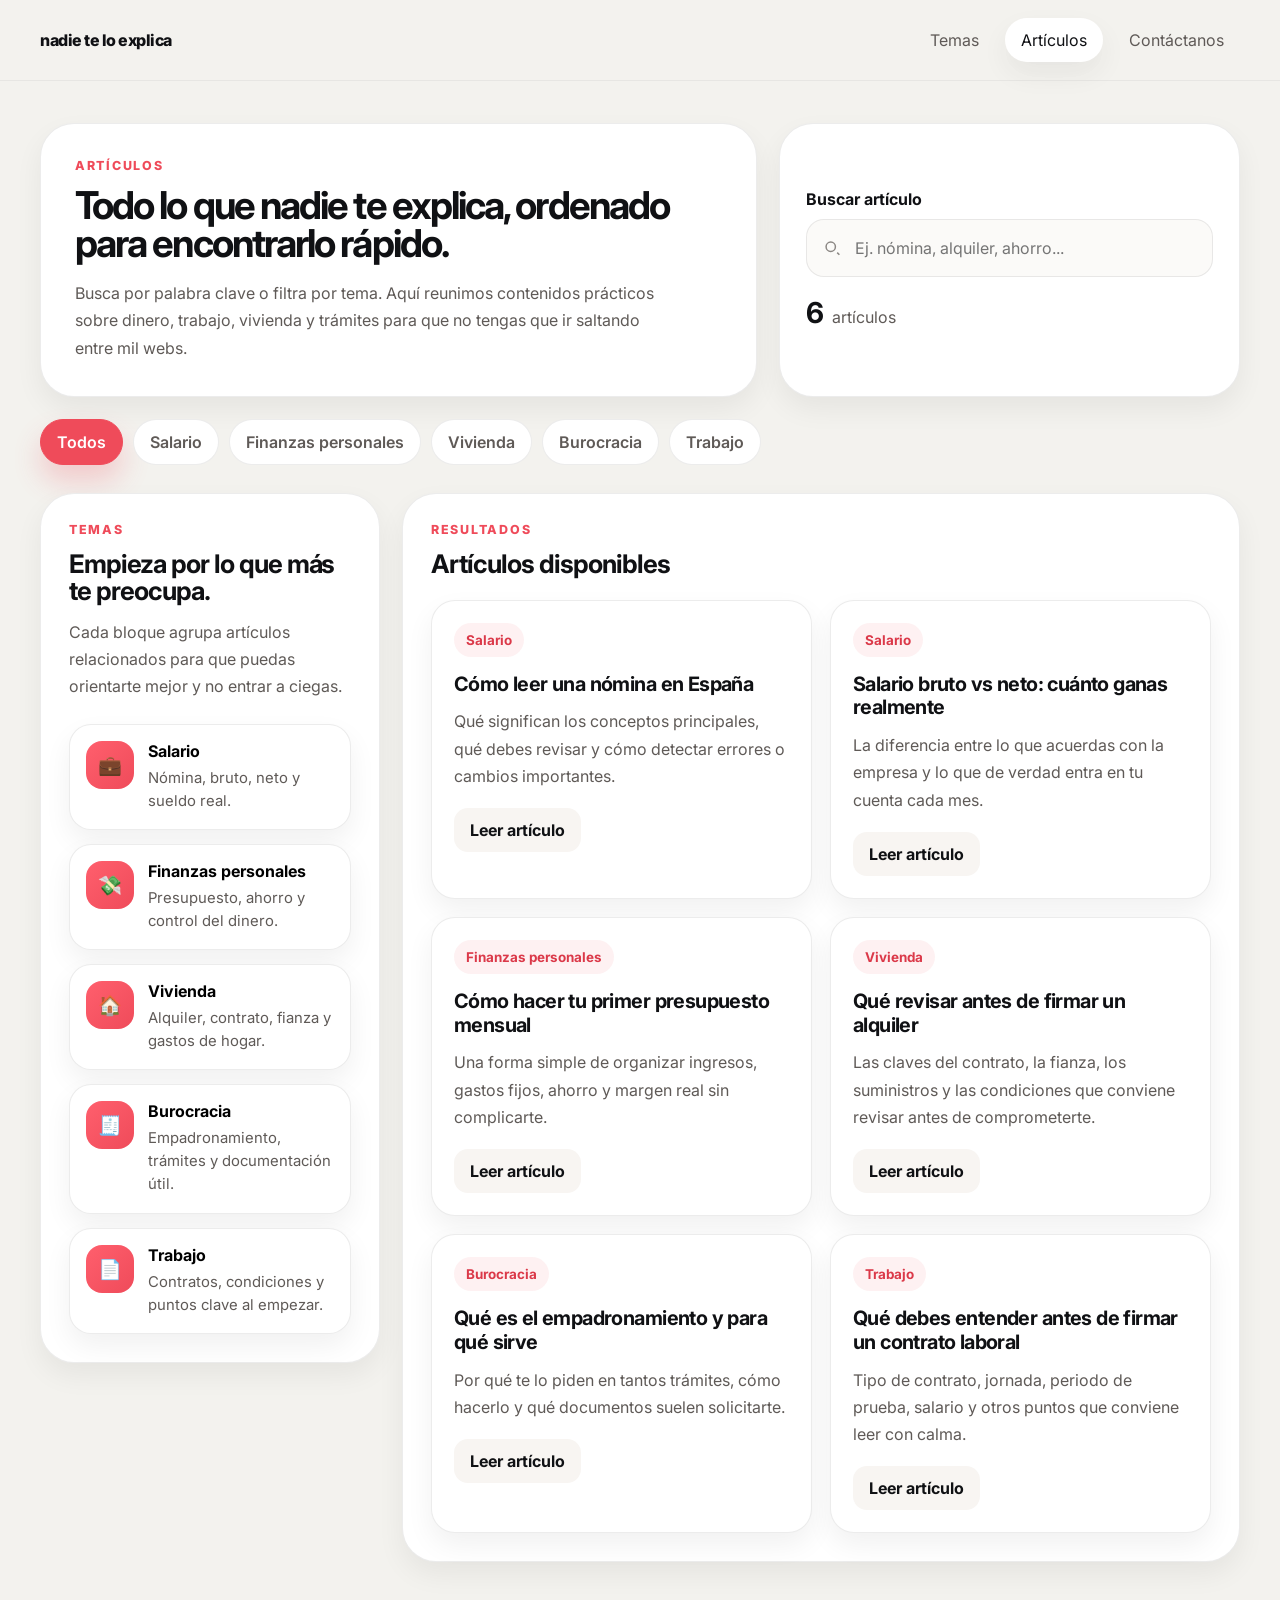
==== commit d912f504: "Update articulos.html" ====
--- a/articulos.html
+++ b/articulos.html
@@ -156,7 +156,7 @@
                 data-search="salario nomina españa conceptos revisar errores sueldo"
               >
                 <span class="article-topic">Salario</span>
-                <h3><a href="nomina.html">Cómo leer una nómina en España</a></h3>
+                <h3><a href="como-leer-una-nomina-espana.html">Cómo leer una nómina en España</a></h3>
                 <p>
                   Qué significan los conceptos principales, qué debes revisar y cómo detectar
                   errores o cambios importantes.
--- a/articulos.css
+++ b/articulos.css
@@ -39,24 +39,26 @@
   color: var(--text);
 }
 
+a {
+  color: inherit;
+  text-decoration: none;
+}
+
+button,
+input {
+  font: inherit;
+}
+
+button {
+  cursor: pointer;
+  border: 0;
+  background: none;
+}
+
 img,
 svg {
   display: block;
   max-width: 100%;
-}
-
-a {
-  color: inherit;
-  text-decoration: none;
-}
-
-button,
-input {
-  font: inherit;
-}
-
-button {
-  cursor: pointer;
 }
 
 .container {
@@ -111,34 +113,34 @@
 
 /* HERO */
 .articles-hero {
-  padding: 42px 0 22px;
-}
-
-.hero-grid {
-  display: grid;
-  grid-template-columns: 1.45fr 0.95fr;
+  padding: 42px 0 18px;
+}
+
+.articles-hero-shell {
+  display: grid;
+  grid-template-columns: 1.4fr 0.9fr;
   gap: 22px;
   align-items: stretch;
 }
 
-.hero-card,
-.search-panel,
+.hero-copy,
+.hero-search-card,
 .topics-panel,
 .results-panel,
 .topic-card,
 .article-card,
-.empty-state-box {
+.empty-state {
   background: var(--surface-2);
   border: 1px solid var(--border);
   box-shadow: var(--shadow-soft);
 }
 
-.hero-card {
+.hero-copy {
   border-radius: var(--radius-xl);
   padding: 34px;
 }
 
-.section-kicker {
+.eyebrow {
   margin: 0 0 14px;
   font-size: 0.78rem;
   font-weight: 800;
@@ -146,40 +148,23 @@
   color: var(--red);
 }
 
-.hero-card h1 {
-  margin: 0;
-  font-size: clamp(2rem, 3vw, 3.4rem);
+.page-title {
+  margin: 0;
+  font-size: clamp(2rem, 3vw, 3.3rem);
   line-height: 0.98;
   letter-spacing: -0.05em;
 }
 
-.hero-text {
+.page-text {
   margin: 18px 0 0;
-  max-width: 62ch;
-  color: var(--muted);
-  font-size: 1rem;
+  max-width: 60ch;
+  color: var(--muted);
   line-height: 1.7;
 }
 
-.hero-tags {
-  display: flex;
-  flex-wrap: wrap;
-  gap: 10px;
-  margin-top: 28px;
-}
-
-.hero-tags span {
-  padding: 11px 15px;
-  border-radius: 999px;
-  background: #f8f5f2;
-  border: 1px solid rgba(16, 17, 20, 0.06);
-  font-size: 0.92rem;
-  font-weight: 600;
-}
-
-.search-panel {
+.hero-search-card {
   border-radius: var(--radius-xl);
-  padding: 28px;
+  padding: 26px;
   display: flex;
   flex-direction: column;
   justify-content: center;
@@ -187,8 +172,7 @@
 
 .search-label {
   display: block;
-  margin-bottom: 12px;
-  font-size: 0.95rem;
+  margin-bottom: 10px;
   font-weight: 700;
 }
 
@@ -209,12 +193,12 @@
 .search-input-wrap input {
   width: 100%;
   min-height: 58px;
+  border-radius: 18px;
+  border: 1px solid rgba(16, 17, 20, 0.08);
+  background: #fbfaf8;
   padding: 0 18px 0 48px;
-  border: 1px solid rgba(16, 17, 20, 0.08);
-  border-radius: 18px;
   outline: none;
-  background: #fbfaf8;
-  transition: border-color 0.2s ease, box-shadow 0.2s ease;
+  transition: 0.2s ease;
 }
 
 .search-input-wrap input:focus {
@@ -222,7 +206,7 @@
   box-shadow: 0 0 0 4px rgba(239, 75, 90, 0.08);
 }
 
-.search-meta {
+.results-counter {
   margin-top: 18px;
   display: flex;
   align-items: baseline;
@@ -230,20 +214,20 @@
   color: var(--muted);
 }
 
-.search-meta strong {
-  font-size: 1.6rem;
+.results-counter strong {
+  font-size: 1.8rem;
   color: var(--text);
 }
 
 /* FILTERS */
-.articles-toolbar {
+.filters-section {
   padding: 4px 0 18px;
 }
 
-.filter-pills {
+.filters-bar {
   display: flex;
+  flex-wrap: wrap;
   gap: 10px;
-  flex-wrap: wrap;
 }
 
 .filter-pill {
@@ -268,14 +252,14 @@
   box-shadow: 0 16px 28px rgba(239, 75, 90, 0.24);
 }
 
-/* LISTING */
-.articles-listing {
+/* LAYOUT */
+.articles-section {
   padding: 10px 0 60px;
 }
 
-.listing-layout {
-  display: grid;
-  grid-template-columns: 360px 1fr;
+.articles-layout {
+  display: grid;
+  grid-template-columns: 340px 1fr;
   gap: 22px;
   align-items: start;
 }
@@ -284,24 +268,23 @@
   border-radius: var(--radius-xl);
   padding: 28px;
   position: sticky;
-  top: 106px;
-}
-
-.topics-panel h2,
-.results-header h2 {
-  margin: 0;
-  font-size: clamp(1.6rem, 2vw, 2.2rem);
+  top: 104px;
+}
+
+.panel-title {
+  margin: 0;
+  font-size: clamp(1.5rem, 2vw, 2.1rem);
   line-height: 1.05;
   letter-spacing: -0.04em;
 }
 
-.topics-intro {
+.panel-text {
   margin: 14px 0 0;
   color: var(--muted);
   line-height: 1.7;
 }
 
-.topic-cards {
+.topic-list {
   display: grid;
   gap: 14px;
   margin-top: 24px;
@@ -309,13 +292,13 @@
 
 .topic-card {
   width: 100%;
-  text-align: left;
   border-radius: 22px;
   padding: 16px;
   display: grid;
-  grid-template-columns: 46px 1fr;
+  grid-template-columns: 48px 1fr;
   gap: 14px;
-  transition: transform 0.2s ease, box-shadow 0.2s ease, border-color 0.2s ease;
+  text-align: left;
+  transition: 0.2s ease;
 }
 
 .topic-card:hover {
@@ -324,8 +307,8 @@
 }
 
 .topic-icon {
-  width: 46px;
-  height: 46px;
+  width: 48px;
+  height: 48px;
   border-radius: 16px;
   display: grid;
   place-items: center;
@@ -354,11 +337,7 @@
 }
 
 .results-header {
-  display: flex;
-  align-items: center;
-  justify-content: space-between;
-  gap: 16px;
-  margin-bottom: 24px;
+  margin-bottom: 22px;
 }
 
 .articles-grid {
@@ -370,7 +349,7 @@
 .article-card {
   border-radius: 24px;
   padding: 22px;
-  transition: transform 0.2s ease, box-shadow 0.2s ease, border-color 0.2s ease;
+  transition: 0.2s ease;
 }
 
 .article-card:hover {
@@ -392,76 +371,63 @@
 
 .article-card h3 {
   margin: 16px 0 12px;
-  font-size: 1.28rem;
+  font-size: 1.24rem;
   line-height: 1.2;
   letter-spacing: -0.03em;
 }
 
-.article-card h3 a:hover {
-  color: var(--red);
-}
-
 .article-card p {
   margin: 0;
   color: var(--muted);
   line-height: 1.7;
 }
 
-.article-tags {
-  display: flex;
-  gap: 8px;
-  flex-wrap: wrap;
+.article-link {
+  display: inline-flex;
+  align-items: center;
+  justify-content: center;
   margin-top: 18px;
-}
-
-.article-tags span {
-  padding: 8px 10px;
-  border-radius: 999px;
+  padding: 12px 16px;
+  border-radius: 14px;
   background: #f8f5f2;
-  border: 1px solid rgba(16, 17, 20, 0.06);
-  font-size: 0.82rem;
-  font-weight: 600;
-  color: #4a4542;
+  font-weight: 700;
+  transition: 0.2s ease;
+}
+
+.article-link:hover {
+  background: rgba(239, 75, 90, 0.12);
+  color: var(--red-dark);
 }
 
 .empty-state {
-  margin-top: 10px;
-}
-
-.empty-state-box {
+  margin-top: 14px;
   border-radius: 24px;
-  padding: 40px 24px;
+  padding: 36px 22px;
   text-align: center;
 }
 
-.empty-state-box h3 {
+.empty-state h3 {
   margin: 0 0 10px;
-  font-size: 1.3rem;
-}
-
-.empty-state-box p {
-  margin: 0;
-  color: var(--muted);
-}
-
-/* UTILITIES */
+}
+
+.empty-state p {
+  margin: 0;
+  color: var(--muted);
+}
+
 [hidden] {
   display: none !important;
 }
 
 /* RESPONSIVE */
 @media (max-width: 1080px) {
-  .hero-grid,
-  .listing-layout {
+  .articles-hero-shell,
+  .articles-layout {
     grid-template-columns: 1fr;
   }
 
   .topics-panel {
     position: static;
-  }
-
-  .articles-grid {
-    grid-template-columns: 1fr 1fr;
   }
 }
 
@@ -475,8 +441,8 @@
     align-items: flex-start;
   }
 
-  .hero-card,
-  .search-panel,
+  .hero-copy,
+  .hero-search-card,
   .topics-panel,
   .results-panel {
     padding: 22px;
@@ -487,12 +453,8 @@
     grid-template-columns: 1fr;
   }
 
-  .hero-card h1 {
-    font-size: 2.2rem;
-  }
-
-  .main-nav {
-    gap: 8px;
+  .page-title {
+    font-size: 2.15rem;
   }
 
   .main-nav a,
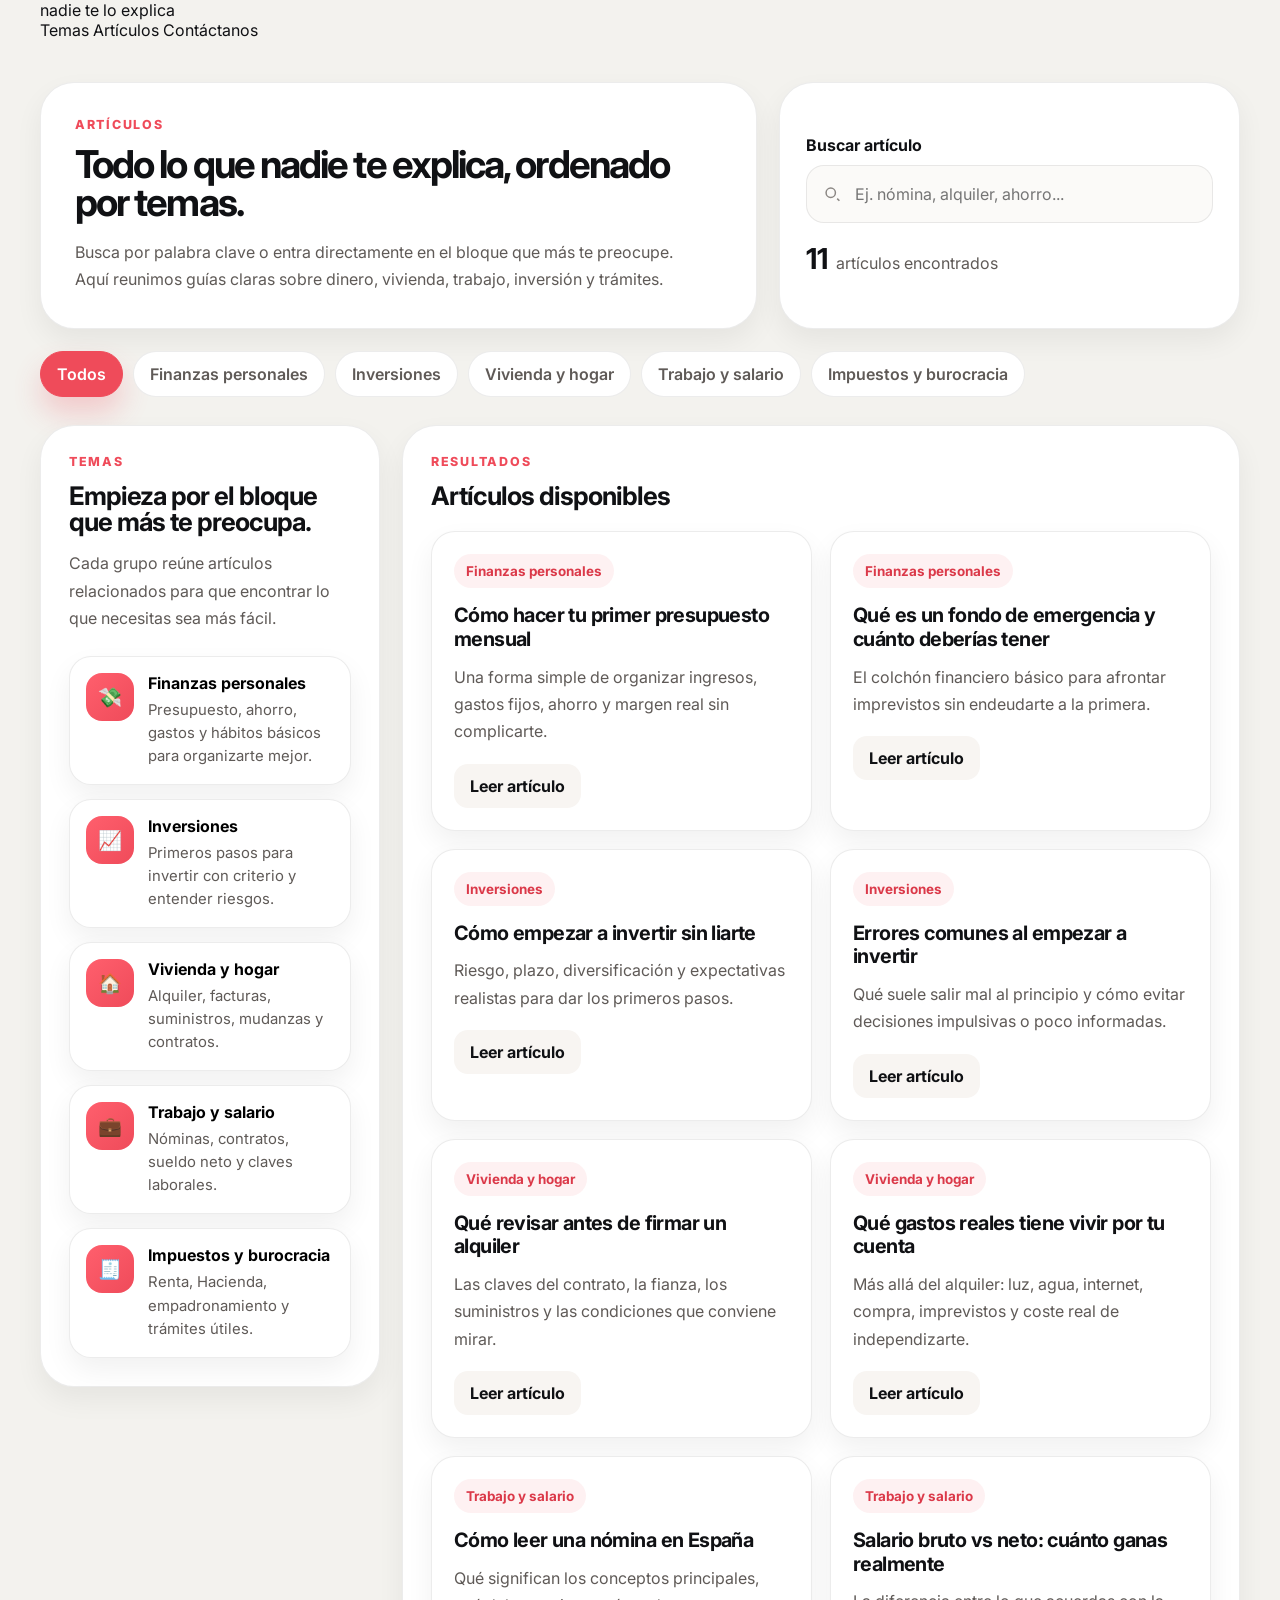
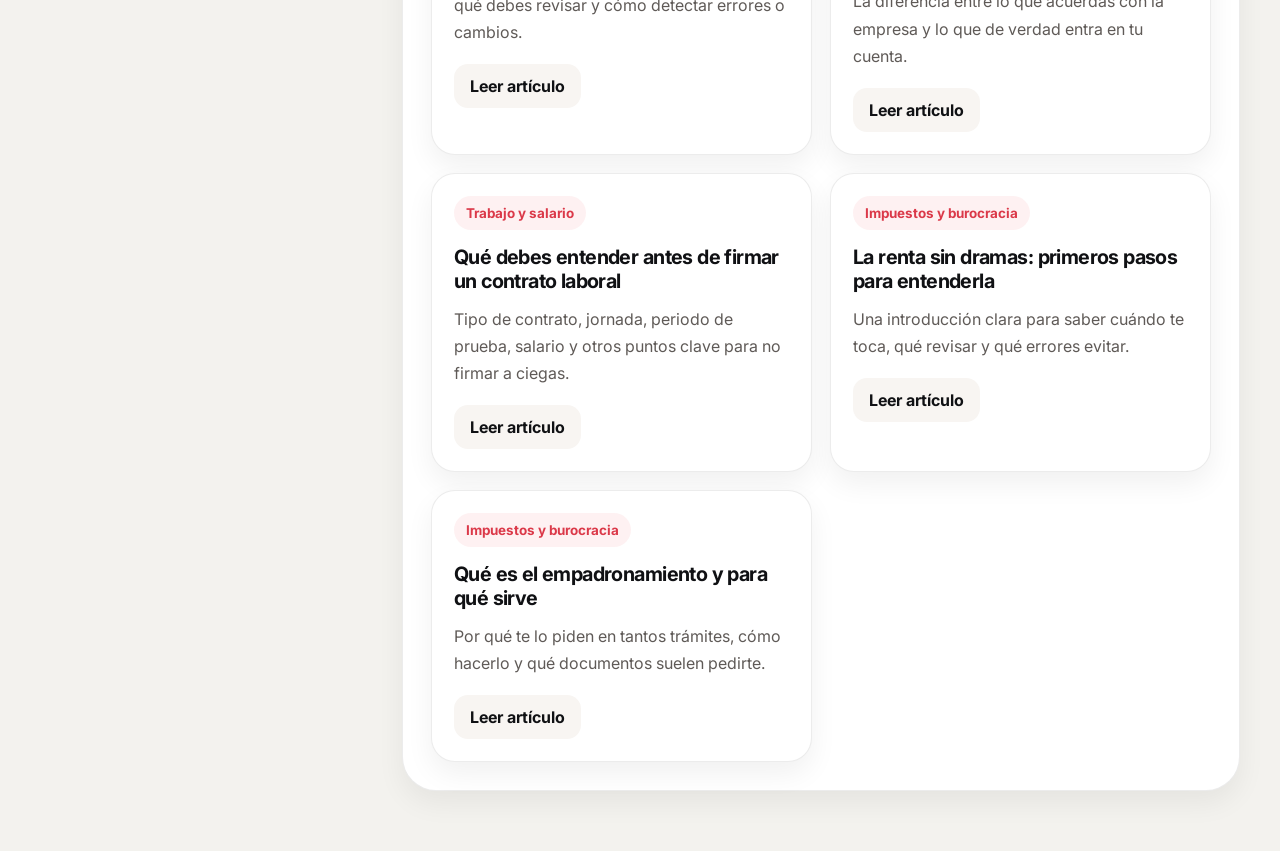
==== commit 52d7322f: "Update articulos.html" ====
--- a/articulos.html
+++ b/articulos.html
@@ -8,51 +8,54 @@
     name="description"
     content="Todos los artículos de Nadie te lo explica, ordenados por temas."
   />
+
   <link rel="preconnect" href="https://fonts.googleapis.com" />
   <link rel="preconnect" href="https://fonts.gstatic.com" crossorigin />
   <link
-    href="https://fonts.googleapis.com/css2?family=Inter:wght@400;500;600;700;800&display=swap"
+    href="https://fonts.googleapis.com/css2?family=Inter:wght@400;500;600;700;800;900&display=swap"
     rel="stylesheet"
   />
+
   <link rel="stylesheet" href="articulos.css" />
 </head>
 <body>
-  <!-- MISMA CABECERA QUE EL ÍNDICE -->
-  <header class="site-header">
-    <div class="container header-inner">
-      <a class="brand" href="index.html">nadie te lo explica</a>
-
-      <nav class="main-nav" aria-label="Navegación principal">
+  <header class="topbar">
+    <div class="container topbar-inner">
+      <a href="index.html" class="logo">
+        nadie te lo <span class="mark">explica</span>
+      </a>
+
+      <nav class="nav">
         <a href="index.html#temas-destacados">Temas</a>
-        <a href="articulos.html" class="is-active">Artículos</a>
-        <a href="index.html#contacto">Contáctanos</a>
+        <a href="articulos.html" class="active">Artículos</a>
+        <a href="index.html#contacto" class="btn btn-primary nav-btn">Contáctanos</a>
       </nav>
     </div>
   </header>
 
   <main>
-    <!-- HERO -->
     <section class="articles-hero">
       <div class="container">
         <div class="articles-hero-shell">
           <div class="hero-copy">
             <p class="eyebrow">ARTÍCULOS</p>
-            <h1 class="page-title">Todo lo que nadie te explica, ordenado para encontrarlo rápido.</h1>
+            <h1 class="page-title">Todo lo que nadie te explica, ordenado por temas.</h1>
             <p class="page-text">
-              Busca por palabra clave o filtra por tema. Aquí reunimos contenidos prácticos
-              sobre dinero, trabajo, vivienda y trámites para que no tengas que ir
-              saltando entre mil webs.
+              Busca por palabra clave o entra directamente en el bloque que más te preocupe.
+              Aquí reunimos guías claras sobre dinero, vivienda, trabajo, inversión y trámites.
             </p>
           </div>
 
           <div class="hero-search-card">
             <label for="articleSearch" class="search-label">Buscar artículo</label>
+
             <div class="search-input-wrap">
               <svg viewBox="0 0 24 24" aria-hidden="true">
                 <path
                   d="M10.5 4a6.5 6.5 0 1 1 0 13a6.5 6.5 0 0 1 0-13Zm0 1.8a4.7 4.7 0 1 0 0 9.4a4.7 4.7 0 0 0 0-9.4Zm8.37 11.1 2.63 2.63-1.27 1.27-2.63-2.63 1.27-1.27Z"
                 />
               </svg>
+
               <input
                 id="articleSearch"
                 type="search"
@@ -63,84 +66,79 @@
 
             <div class="results-counter">
               <strong id="resultsCount">0</strong>
-              <span>artículos</span>
+              <span>artículos encontrados</span>
             </div>
           </div>
         </div>
       </div>
     </section>
 
-    <!-- FILTROS -->
     <section class="filters-section">
       <div class="container">
         <div class="filters-bar" role="tablist" aria-label="Filtrar artículos por tema">
           <button class="filter-pill is-active" type="button" data-filter="all">Todos</button>
-          <button class="filter-pill" type="button" data-filter="salario">Salario</button>
           <button class="filter-pill" type="button" data-filter="finanzas">Finanzas personales</button>
-          <button class="filter-pill" type="button" data-filter="vivienda">Vivienda</button>
-          <button class="filter-pill" type="button" data-filter="burocracia">Burocracia</button>
-          <button class="filter-pill" type="button" data-filter="trabajo">Trabajo</button>
+          <button class="filter-pill" type="button" data-filter="inversiones">Inversiones</button>
+          <button class="filter-pill" type="button" data-filter="vivienda">Vivienda y hogar</button>
+          <button class="filter-pill" type="button" data-filter="trabajo">Trabajo y salario</button>
+          <button class="filter-pill" type="button" data-filter="impuestos">Impuestos y burocracia</button>
         </div>
       </div>
     </section>
 
-    <!-- CONTENIDO -->
     <section class="articles-section">
       <div class="container">
         <div class="articles-layout">
-          <!-- PANEL IZQUIERDO -->
           <aside class="topics-panel">
             <p class="eyebrow">TEMAS</p>
-            <h2 class="panel-title">Empieza por lo que más te preocupa.</h2>
+            <h2 class="panel-title">Empieza por el bloque que más te preocupa.</h2>
             <p class="panel-text">
-              Cada bloque agrupa artículos relacionados para que puedas orientarte mejor
-              y no entrar a ciegas.
+              Cada grupo reúne artículos relacionados para que encontrar lo que necesitas sea más fácil.
             </p>
 
             <div class="topic-list">
-              <button class="topic-card" type="button" data-filter="salario">
-                <span class="topic-icon">💼</span>
-                <div>
-                  <strong>Salario</strong>
-                  <p>Nómina, bruto, neto y sueldo real.</p>
-                </div>
-              </button>
-
               <button class="topic-card" type="button" data-filter="finanzas">
                 <span class="topic-icon">💸</span>
                 <div>
                   <strong>Finanzas personales</strong>
-                  <p>Presupuesto, ahorro y control del dinero.</p>
+                  <p>Presupuesto, ahorro, gastos y hábitos básicos para organizarte mejor.</p>
+                </div>
+              </button>
+
+              <button class="topic-card" type="button" data-filter="inversiones">
+                <span class="topic-icon">📈</span>
+                <div>
+                  <strong>Inversiones</strong>
+                  <p>Primeros pasos para invertir con criterio y entender riesgos.</p>
                 </div>
               </button>
 
               <button class="topic-card" type="button" data-filter="vivienda">
                 <span class="topic-icon">🏠</span>
                 <div>
-                  <strong>Vivienda</strong>
-                  <p>Alquiler, contrato, fianza y gastos de hogar.</p>
-                </div>
-              </button>
-
-              <button class="topic-card" type="button" data-filter="burocracia">
+                  <strong>Vivienda y hogar</strong>
+                  <p>Alquiler, facturas, suministros, mudanzas y contratos.</p>
+                </div>
+              </button>
+
+              <button class="topic-card" type="button" data-filter="trabajo">
+                <span class="topic-icon">💼</span>
+                <div>
+                  <strong>Trabajo y salario</strong>
+                  <p>Nóminas, contratos, sueldo neto y claves laborales.</p>
+                </div>
+              </button>
+
+              <button class="topic-card" type="button" data-filter="impuestos">
                 <span class="topic-icon">🧾</span>
                 <div>
-                  <strong>Burocracia</strong>
-                  <p>Empadronamiento, trámites y documentación útil.</p>
-                </div>
-              </button>
-
-              <button class="topic-card" type="button" data-filter="trabajo">
-                <span class="topic-icon">📄</span>
-                <div>
-                  <strong>Trabajo</strong>
-                  <p>Contratos, condiciones y puntos clave al empezar.</p>
+                  <strong>Impuestos y burocracia</strong>
+                  <p>Renta, Hacienda, empadronamiento y trámites útiles.</p>
                 </div>
               </button>
             </div>
           </aside>
 
-          <!-- RESULTADOS -->
           <section class="results-panel">
             <div class="results-header">
               <div>
@@ -150,88 +148,152 @@
             </div>
 
             <div class="articles-grid" id="articlesGrid">
-              <article
-                class="article-card"
-                data-category="salario"
-                data-search="salario nomina españa conceptos revisar errores sueldo"
-              >
-                <span class="article-topic">Salario</span>
-                <h3><a href="como-leer-una-nomina-espana.html">Cómo leer una nómina en España</a></h3>
-                <p>
-                  Qué significan los conceptos principales, qué debes revisar y cómo detectar
-                  errores o cambios importantes.
-                </p>
-                <a class="article-link" href="nomina.html">Leer artículo</a>
-              </article>
-
-              <article
-                class="article-card"
-                data-category="salario"
-                data-search="salario bruto neto cuanto ganas sueldo real impuestos seguridad social"
-              >
-                <span class="article-topic">Salario</span>
-                <h3><a href="salario-bruto-neto.html">Salario bruto vs neto: cuánto ganas realmente</a></h3>
-                <p>
-                  La diferencia entre lo que acuerdas con la empresa y lo que de verdad entra
-                  en tu cuenta cada mes.
-                </p>
-                <a class="article-link" href="salario-bruto-neto.html">Leer artículo</a>
-              </article>
-
+              <!-- FINANZAS PERSONALES -->
               <article
                 class="article-card"
                 data-category="finanzas"
-                data-search="presupuesto mensual ahorro gastos ingresos control dinero"
+                data-search="presupuesto mensual ahorro gastos ingresos control dinero finanzas personales"
               >
                 <span class="article-topic">Finanzas personales</span>
                 <h3><a href="presupuesto-mensual.html">Cómo hacer tu primer presupuesto mensual</a></h3>
                 <p>
-                  Una forma simple de organizar ingresos, gastos fijos, ahorro y margen real
-                  sin complicarte.
+                  Una forma simple de organizar ingresos, gastos fijos, ahorro y margen real sin complicarte.
                 </p>
                 <a class="article-link" href="presupuesto-mensual.html">Leer artículo</a>
               </article>
 
               <article
                 class="article-card"
+                data-category="finanzas"
+                data-search="fondo emergencia ahorro colchon financiero imprevistos"
+              >
+                <span class="article-topic">Finanzas personales</span>
+                <h3><a href="fondo-emergencia.html">Qué es un fondo de emergencia y cuánto deberías tener</a></h3>
+                <p>
+                  El colchón financiero básico para afrontar imprevistos sin endeudarte a la primera.
+                </p>
+                <a class="article-link" href="fondo-emergencia.html">Leer artículo</a>
+              </article>
+
+              <!-- INVERSIONES -->
+              <article
+                class="article-card"
+                data-category="inversiones"
+                data-search="invertir empezar a invertir riesgo diversificacion indexados"
+              >
+                <span class="article-topic">Inversiones</span>
+                <h3><a href="empezar-a-invertir.html">Cómo empezar a invertir sin liarte</a></h3>
+                <p>
+                  Riesgo, plazo, diversificación y expectativas realistas para dar los primeros pasos.
+                </p>
+                <a class="article-link" href="empezar-a-invertir.html">Leer artículo</a>
+              </article>
+
+              <article
+                class="article-card"
+                data-category="inversiones"
+                data-search="errores invertir principiante novato inversión"
+              >
+                <span class="article-topic">Inversiones</span>
+                <h3><a href="errores-al-invertir.html">Errores comunes al empezar a invertir</a></h3>
+                <p>
+                  Qué suele salir mal al principio y cómo evitar decisiones impulsivas o poco informadas.
+                </p>
+                <a class="article-link" href="errores-al-invertir.html">Leer artículo</a>
+              </article>
+
+              <!-- VIVIENDA -->
+              <article
+                class="article-card"
                 data-category="vivienda"
-                data-search="alquiler contrato fianza suministros vivienda piso"
-              >
-                <span class="article-topic">Vivienda</span>
+                data-search="alquiler contrato fianza suministros piso vivienda hogar"
+              >
+                <span class="article-topic">Vivienda y hogar</span>
                 <h3><a href="alquiler.html">Qué revisar antes de firmar un alquiler</a></h3>
                 <p>
-                  Las claves del contrato, la fianza, los suministros y las condiciones que
-                  conviene revisar antes de comprometerte.
+                  Las claves del contrato, la fianza, los suministros y las condiciones que conviene mirar.
                 </p>
                 <a class="article-link" href="alquiler.html">Leer artículo</a>
               </article>
 
               <article
                 class="article-card"
-                data-category="burocracia"
-                data-search="empadronamiento tramites documentos ayuntamiento padrón"
-              >
-                <span class="article-topic">Burocracia</span>
+                data-category="vivienda"
+                data-search="facturas hogar luz agua internet gastos casa"
+              >
+                <span class="article-topic">Vivienda y hogar</span>
+                <h3><a href="facturas-hogar.html">Qué gastos reales tiene vivir por tu cuenta</a></h3>
+                <p>
+                  Más allá del alquiler: luz, agua, internet, compra, imprevistos y coste real de independizarte.
+                </p>
+                <a class="article-link" href="facturas-hogar.html">Leer artículo</a>
+              </article>
+
+              <!-- TRABAJO -->
+              <article
+                class="article-card"
+                data-category="trabajo"
+                data-search="nomina españa leer nómina salario descuentos irpf seguridad social"
+              >
+                <span class="article-topic">Trabajo y salario</span>
+                <h3><a href="nomina.html">Cómo leer una nómina en España</a></h3>
+                <p>
+                  Qué significan los conceptos principales, qué debes revisar y cómo detectar errores o cambios.
+                </p>
+                <a class="article-link" href="nomina.html">Leer artículo</a>
+              </article>
+
+              <article
+                class="article-card"
+                data-category="trabajo"
+                data-search="salario bruto neto cuanto ganas sueldo real"
+              >
+                <span class="article-topic">Trabajo y salario</span>
+                <h3><a href="salario-bruto-neto.html">Salario bruto vs neto: cuánto ganas realmente</a></h3>
+                <p>
+                  La diferencia entre lo que acuerdas con la empresa y lo que de verdad entra en tu cuenta.
+                </p>
+                <a class="article-link" href="salario-bruto-neto.html">Leer artículo</a>
+              </article>
+
+              <article
+                class="article-card"
+                data-category="trabajo"
+                data-search="contrato laboral firmar trabajo jornada periodo prueba"
+              >
+                <span class="article-topic">Trabajo y salario</span>
+                <h3><a href="contrato-laboral.html">Qué debes entender antes de firmar un contrato laboral</a></h3>
+                <p>
+                  Tipo de contrato, jornada, periodo de prueba, salario y otros puntos clave para no firmar a ciegas.
+                </p>
+                <a class="article-link" href="contrato-laboral.html">Leer artículo</a>
+              </article>
+
+              <!-- IMPUESTOS -->
+              <article
+                class="article-card"
+                data-category="impuestos"
+                data-search="renta hacienda declaracion irpf impuestos"
+              >
+                <span class="article-topic">Impuestos y burocracia</span>
+                <h3><a href="renta-primeros-pasos.html">La renta sin dramas: primeros pasos para entenderla</a></h3>
+                <p>
+                  Una introducción clara para saber cuándo te toca, qué revisar y qué errores evitar.
+                </p>
+                <a class="article-link" href="renta-primeros-pasos.html">Leer artículo</a>
+              </article>
+
+              <article
+                class="article-card"
+                data-category="impuestos"
+                data-search="empadronamiento tramite documentos ayuntamiento padrón"
+              >
+                <span class="article-topic">Impuestos y burocracia</span>
                 <h3><a href="empadronamiento.html">Qué es el empadronamiento y para qué sirve</a></h3>
                 <p>
-                  Por qué te lo piden en tantos trámites, cómo hacerlo y qué documentos suelen
-                  solicitarte.
+                  Por qué te lo piden en tantos trámites, cómo hacerlo y qué documentos suelen pedirte.
                 </p>
                 <a class="article-link" href="empadronamiento.html">Leer artículo</a>
-              </article>
-
-              <article
-                class="article-card"
-                data-category="trabajo"
-                data-search="contrato laboral trabajo jornada periodo prueba salario firmar"
-              >
-                <span class="article-topic">Trabajo</span>
-                <h3><a href="contrato-laboral.html">Qué debes entender antes de firmar un contrato laboral</a></h3>
-                <p>
-                  Tipo de contrato, jornada, periodo de prueba, salario y otros puntos que
-                  conviene leer con calma.
-                </p>
-                <a class="article-link" href="contrato-laboral.html">Leer artículo</a>
               </article>
             </div>
 
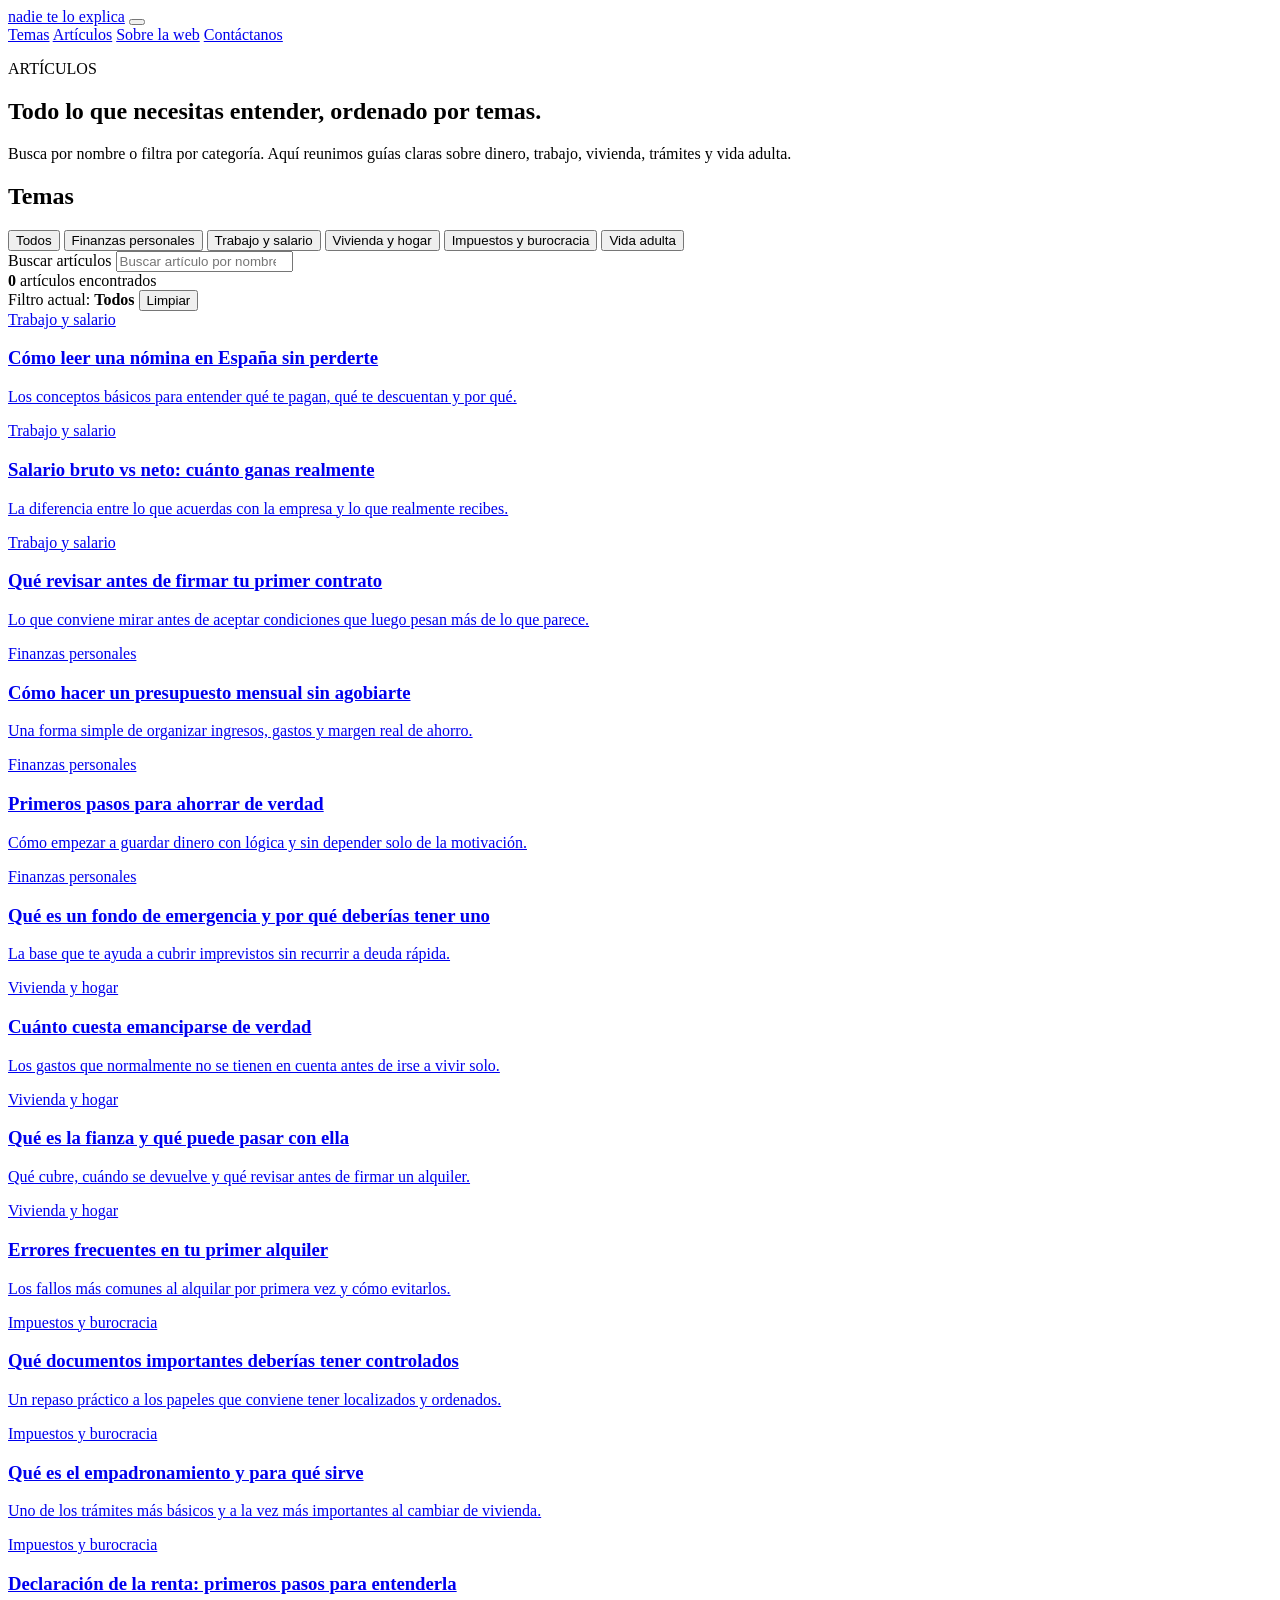
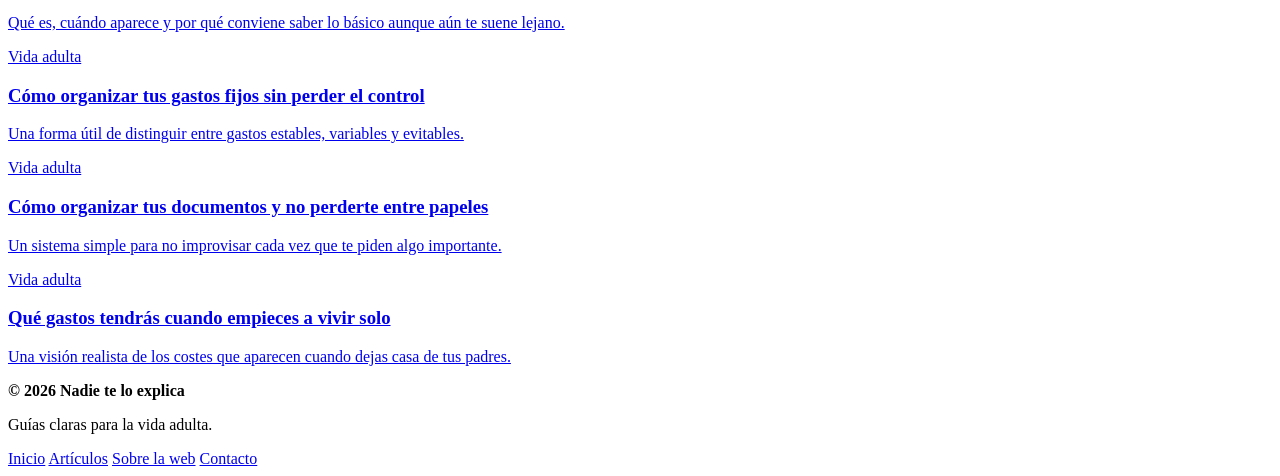
==== commit aa07134e: "Update articulos.html" ====
--- a/articulos.html
+++ b/articulos.html
@@ -6,307 +6,284 @@
   <title>Artículos | Nadie te lo explica</title>
   <meta
     name="description"
-    content="Todos los artículos de Nadie te lo explica, ordenados por temas."
+    content="Busca artículos por nombre o filtra por tema. Guías claras sobre dinero, trabajo, vivienda, burocracia y vida adulta."
   />
-
-  <link rel="preconnect" href="https://fonts.googleapis.com" />
-  <link rel="preconnect" href="https://fonts.gstatic.com" crossorigin />
-  <link
-    href="https://fonts.googleapis.com/css2?family=Inter:wght@400;500;600;700;800;900&display=swap"
-    rel="stylesheet"
-  />
-
-  <link rel="stylesheet" href="articulos.css" />
+  <link rel="stylesheet" href="assets/css/main.css" />
 </head>
 <body>
-  <header class="topbar">
-    <div class="container topbar-inner">
-      <a href="index.html" class="logo">
-        nadie te lo <span class="mark">explica</span>
-      </a>
-
-      <nav class="nav">
-        <a href="index.html#temas-destacados">Temas</a>
-        <a href="articulos.html" class="active">Artículos</a>
-        <a href="index.html#contacto" class="btn btn-primary nav-btn">Contáctanos</a>
+  <header class="site-header" id="top">
+    <div class="container header-inner">
+      <a href="index.html" class="brand">nadie te lo explica</a>
+
+      <button class="nav-toggle" type="button" aria-label="Abrir menú" aria-expanded="false">
+        <span></span>
+        <span></span>
+        <span></span>
+      </button>
+
+      <nav class="site-nav" aria-label="Principal">
+        <a href="index.html#temas">Temas</a>
+        <a href="articulos.html" class="is-active">Artículos</a>
+        <a href="index.html#sobre">Sobre la web</a>
+        <a href="index.html#contacto" class="nav-cta">Contáctanos</a>
       </nav>
     </div>
   </header>
 
-  <main>
-    <section class="articles-hero">
-      <div class="container">
-        <div class="articles-hero-shell">
-          <div class="hero-copy">
-            <p class="eyebrow">ARTÍCULOS</p>
-            <h1 class="page-title">Todo lo que nadie te explica, ordenado por temas.</h1>
-            <p class="page-text">
-              Busca por palabra clave o entra directamente en el bloque que más te preocupe.
-              Aquí reunimos guías claras sobre dinero, vivienda, trabajo, inversión y trámites.
-            </p>
+  <main class="section">
+    <div class="container listing-layout">
+      <aside class="listing-sidebar">
+        <p class="eyebrow">ARTÍCULOS</p>
+        <h1>Todo lo que necesitas entender, ordenado por temas.</h1>
+        <p>
+          Busca por nombre o filtra por categoría. Aquí reunimos guías claras sobre
+          dinero, trabajo, vivienda, trámites y vida adulta.
+        </p>
+
+        <div class="sidebar-block">
+          <h2>Temas</h2>
+          <div class="filter-list">
+            <button class="filter-chip is-active" data-filter="todos">Todos</button>
+            <button class="filter-chip" data-filter="finanzas-personales">Finanzas personales</button>
+            <button class="filter-chip" data-filter="trabajo-y-salario">Trabajo y salario</button>
+            <button class="filter-chip" data-filter="vivienda-y-hogar">Vivienda y hogar</button>
+            <button class="filter-chip" data-filter="impuestos-y-burocracia">Impuestos y burocracia</button>
+            <button class="filter-chip" data-filter="vida-adulta">Vida adulta</button>
           </div>
-
-          <div class="hero-search-card">
-            <label for="articleSearch" class="search-label">Buscar artículo</label>
-
-            <div class="search-input-wrap">
-              <svg viewBox="0 0 24 24" aria-hidden="true">
-                <path
-                  d="M10.5 4a6.5 6.5 0 1 1 0 13a6.5 6.5 0 0 1 0-13Zm0 1.8a4.7 4.7 0 1 0 0 9.4a4.7 4.7 0 0 0 0-9.4Zm8.37 11.1 2.63 2.63-1.27 1.27-2.63-2.63 1.27-1.27Z"
-                />
-              </svg>
-
-              <input
-                id="articleSearch"
-                type="search"
-                placeholder="Ej. nómina, alquiler, ahorro..."
-                autocomplete="off"
-              />
-            </div>
-
-            <div class="results-counter">
-              <strong id="resultsCount">0</strong>
-              <span>artículos encontrados</span>
-            </div>
+        </div>
+      </aside>
+
+      <section class="listing-main">
+        <div class="search-panel">
+          <div class="search-box">
+            <label for="articleSearch" class="sr-only">Buscar artículos</label>
+            <input
+              id="articleSearch"
+              type="search"
+              placeholder="Buscar artículo por nombre..."
+              autocomplete="off"
+            />
           </div>
-        </div>
+
+          <div class="results-meta">
+            <strong id="resultsCount">0</strong>
+            <span>artículos encontrados</span>
+          </div>
+        </div>
+
+        <div class="active-filter-row">
+          <span class="active-filter-label">Filtro actual:</span>
+          <strong id="currentFilterText">Todos</strong>
+          <button id="clearFilters" class="text-button" type="button">Limpiar</button>
+        </div>
+
+        <div class="articles-grid listing-grid" id="articlesGrid">
+          <a
+            class="article-card article-item"
+            href="articulos/como-leer-una-nomina-espana.html"
+            data-category="trabajo-y-salario"
+            data-title="cómo leer una nómina en españa sin perderte"
+            data-keywords="nómina salario neto bruto irpf trabajo sueldo"
+          >
+            <span class="article-topic">Trabajo y salario</span>
+            <h3>Cómo leer una nómina en España sin perderte</h3>
+            <p>Los conceptos básicos para entender qué te pagan, qué te descuentan y por qué.</p>
+          </a>
+
+          <a
+            class="article-card article-item"
+            href="#"
+            data-category="trabajo-y-salario"
+            data-title="salario bruto vs neto cuánto ganas realmente"
+            data-keywords="salario bruto neto sueldo trabajo nómina"
+          >
+            <span class="article-topic">Trabajo y salario</span>
+            <h3>Salario bruto vs neto: cuánto ganas realmente</h3>
+            <p>La diferencia entre lo que acuerdas con la empresa y lo que realmente recibes.</p>
+          </a>
+
+          <a
+            class="article-card article-item"
+            href="#"
+            data-category="trabajo-y-salario"
+            data-title="qué revisar antes de firmar tu primer contrato"
+            data-keywords="contrato trabajo condiciones empresa salario"
+          >
+            <span class="article-topic">Trabajo y salario</span>
+            <h3>Qué revisar antes de firmar tu primer contrato</h3>
+            <p>Lo que conviene mirar antes de aceptar condiciones que luego pesan más de lo que parece.</p>
+          </a>
+
+          <a
+            class="article-card article-item"
+            href="#"
+            data-category="finanzas-personales"
+            data-title="cómo hacer un presupuesto mensual sin agobiarte"
+            data-keywords="presupuesto ahorro gastos dinero organización"
+          >
+            <span class="article-topic">Finanzas personales</span>
+            <h3>Cómo hacer un presupuesto mensual sin agobiarte</h3>
+            <p>Una forma simple de organizar ingresos, gastos y margen real de ahorro.</p>
+          </a>
+
+          <a
+            class="article-card article-item"
+            href="#"
+            data-category="finanzas-personales"
+            data-title="primeros pasos para ahorrar de verdad"
+            data-keywords="ahorro dinero hábitos finanzas"
+          >
+            <span class="article-topic">Finanzas personales</span>
+            <h3>Primeros pasos para ahorrar de verdad</h3>
+            <p>Cómo empezar a guardar dinero con lógica y sin depender solo de la motivación.</p>
+          </a>
+
+          <a
+            class="article-card article-item"
+            href="#"
+            data-category="finanzas-personales"
+            data-title="qué es un fondo de emergencia y por qué deberías tener uno"
+            data-keywords="fondo de emergencia ahorro imprevistos dinero"
+          >
+            <span class="article-topic">Finanzas personales</span>
+            <h3>Qué es un fondo de emergencia y por qué deberías tener uno</h3>
+            <p>La base que te ayuda a cubrir imprevistos sin recurrir a deuda rápida.</p>
+          </a>
+
+          <a
+            class="article-card article-item"
+            href="#"
+            data-category="vivienda-y-hogar"
+            data-title="cuánto cuesta emanciparse de verdad"
+            data-keywords="emanciparse alquiler gastos hogar vivienda"
+          >
+            <span class="article-topic">Vivienda y hogar</span>
+            <h3>Cuánto cuesta emanciparse de verdad</h3>
+            <p>Los gastos que normalmente no se tienen en cuenta antes de irse a vivir solo.</p>
+          </a>
+
+          <a
+            class="article-card article-item"
+            href="#"
+            data-category="vivienda-y-hogar"
+            data-title="qué es la fianza y qué puede pasar con ella"
+            data-keywords="fianza alquiler contrato vivienda"
+          >
+            <span class="article-topic">Vivienda y hogar</span>
+            <h3>Qué es la fianza y qué puede pasar con ella</h3>
+            <p>Qué cubre, cuándo se devuelve y qué revisar antes de firmar un alquiler.</p>
+          </a>
+
+          <a
+            class="article-card article-item"
+            href="#"
+            data-category="vivienda-y-hogar"
+            data-title="errores frecuentes en tu primer alquiler"
+            data-keywords="alquiler errores vivienda contrato primer piso"
+          >
+            <span class="article-topic">Vivienda y hogar</span>
+            <h3>Errores frecuentes en tu primer alquiler</h3>
+            <p>Los fallos más comunes al alquilar por primera vez y cómo evitarlos.</p>
+          </a>
+
+          <a
+            class="article-card article-item"
+            href="#"
+            data-category="impuestos-y-burocracia"
+            data-title="qué documentos importantes deberías tener controlados"
+            data-keywords="documentos papeles trámites organización"
+          >
+            <span class="article-topic">Impuestos y burocracia</span>
+            <h3>Qué documentos importantes deberías tener controlados</h3>
+            <p>Un repaso práctico a los papeles que conviene tener localizados y ordenados.</p>
+          </a>
+
+          <a
+            class="article-card article-item"
+            href="#"
+            data-category="impuestos-y-burocracia"
+            data-title="qué es el empadronamiento y para qué sirve"
+            data-keywords="empadronamiento padrón trámites vivienda"
+          >
+            <span class="article-topic">Impuestos y burocracia</span>
+            <h3>Qué es el empadronamiento y para qué sirve</h3>
+            <p>Uno de los trámites más básicos y a la vez más importantes al cambiar de vivienda.</p>
+          </a>
+
+          <a
+            class="article-card article-item"
+            href="#"
+            data-category="impuestos-y-burocracia"
+            data-title="declaración de la renta primeros pasos para entenderla"
+            data-keywords="renta hacienda irpf declaración impuestos"
+          >
+            <span class="article-topic">Impuestos y burocracia</span>
+            <h3>Declaración de la renta: primeros pasos para entenderla</h3>
+            <p>Qué es, cuándo aparece y por qué conviene saber lo básico aunque aún te suene lejano.</p>
+          </a>
+
+          <a
+            class="article-card article-item"
+            href="#"
+            data-category="vida-adulta"
+            data-title="cómo organizar tus gastos fijos sin perder el control"
+            data-keywords="gastos fijos organización dinero vida adulta"
+          >
+            <span class="article-topic">Vida adulta</span>
+            <h3>Cómo organizar tus gastos fijos sin perder el control</h3>
+            <p>Una forma útil de distinguir entre gastos estables, variables y evitables.</p>
+          </a>
+
+          <a
+            class="article-card article-item"
+            href="#"
+            data-category="vida-adulta"
+            data-title="cómo organizar tus documentos y no perderte entre papeles"
+            data-keywords="documentos organización papeles trámites"
+          >
+            <span class="article-topic">Vida adulta</span>
+            <h3>Cómo organizar tus documentos y no perderte entre papeles</h3>
+            <p>Un sistema simple para no improvisar cada vez que te piden algo importante.</p>
+          </a>
+
+          <a
+            class="article-card article-item"
+            href="#"
+            data-category="vida-adulta"
+            data-title="qué gastos tendrás cuando empieces a vivir solo"
+            data-keywords="vivir solo gastos hogar dinero vida adulta"
+          >
+            <span class="article-topic">Vida adulta</span>
+            <h3>Qué gastos tendrás cuando empieces a vivir solo</h3>
+            <p>Una visión realista de los costes que aparecen cuando dejas casa de tus padres.</p>
+          </a>
+        </div>
+
+        <div class="empty-state" id="emptyState" hidden>
+          <h2>No hemos encontrado artículos</h2>
+          <p>Prueba con otra búsqueda o cambia el filtro.</p>
+        </div>
+      </section>
+    </div>
+  </main>
+
+  <footer class="site-footer">
+    <div class="container footer-inner">
+      <div>
+        <strong>© 2026 Nadie te lo explica</strong>
+        <p>Guías claras para la vida adulta.</p>
       </div>
-    </section>
-
-    <section class="filters-section">
-      <div class="container">
-        <div class="filters-bar" role="tablist" aria-label="Filtrar artículos por tema">
-          <button class="filter-pill is-active" type="button" data-filter="all">Todos</button>
-          <button class="filter-pill" type="button" data-filter="finanzas">Finanzas personales</button>
-          <button class="filter-pill" type="button" data-filter="inversiones">Inversiones</button>
-          <button class="filter-pill" type="button" data-filter="vivienda">Vivienda y hogar</button>
-          <button class="filter-pill" type="button" data-filter="trabajo">Trabajo y salario</button>
-          <button class="filter-pill" type="button" data-filter="impuestos">Impuestos y burocracia</button>
-        </div>
-      </div>
-    </section>
-
-    <section class="articles-section">
-      <div class="container">
-        <div class="articles-layout">
-          <aside class="topics-panel">
-            <p class="eyebrow">TEMAS</p>
-            <h2 class="panel-title">Empieza por el bloque que más te preocupa.</h2>
-            <p class="panel-text">
-              Cada grupo reúne artículos relacionados para que encontrar lo que necesitas sea más fácil.
-            </p>
-
-            <div class="topic-list">
-              <button class="topic-card" type="button" data-filter="finanzas">
-                <span class="topic-icon">💸</span>
-                <div>
-                  <strong>Finanzas personales</strong>
-                  <p>Presupuesto, ahorro, gastos y hábitos básicos para organizarte mejor.</p>
-                </div>
-              </button>
-
-              <button class="topic-card" type="button" data-filter="inversiones">
-                <span class="topic-icon">📈</span>
-                <div>
-                  <strong>Inversiones</strong>
-                  <p>Primeros pasos para invertir con criterio y entender riesgos.</p>
-                </div>
-              </button>
-
-              <button class="topic-card" type="button" data-filter="vivienda">
-                <span class="topic-icon">🏠</span>
-                <div>
-                  <strong>Vivienda y hogar</strong>
-                  <p>Alquiler, facturas, suministros, mudanzas y contratos.</p>
-                </div>
-              </button>
-
-              <button class="topic-card" type="button" data-filter="trabajo">
-                <span class="topic-icon">💼</span>
-                <div>
-                  <strong>Trabajo y salario</strong>
-                  <p>Nóminas, contratos, sueldo neto y claves laborales.</p>
-                </div>
-              </button>
-
-              <button class="topic-card" type="button" data-filter="impuestos">
-                <span class="topic-icon">🧾</span>
-                <div>
-                  <strong>Impuestos y burocracia</strong>
-                  <p>Renta, Hacienda, empadronamiento y trámites útiles.</p>
-                </div>
-              </button>
-            </div>
-          </aside>
-
-          <section class="results-panel">
-            <div class="results-header">
-              <div>
-                <p class="eyebrow">RESULTADOS</p>
-                <h2 class="panel-title">Artículos disponibles</h2>
-              </div>
-            </div>
-
-            <div class="articles-grid" id="articlesGrid">
-              <!-- FINANZAS PERSONALES -->
-              <article
-                class="article-card"
-                data-category="finanzas"
-                data-search="presupuesto mensual ahorro gastos ingresos control dinero finanzas personales"
-              >
-                <span class="article-topic">Finanzas personales</span>
-                <h3><a href="presupuesto-mensual.html">Cómo hacer tu primer presupuesto mensual</a></h3>
-                <p>
-                  Una forma simple de organizar ingresos, gastos fijos, ahorro y margen real sin complicarte.
-                </p>
-                <a class="article-link" href="presupuesto-mensual.html">Leer artículo</a>
-              </article>
-
-              <article
-                class="article-card"
-                data-category="finanzas"
-                data-search="fondo emergencia ahorro colchon financiero imprevistos"
-              >
-                <span class="article-topic">Finanzas personales</span>
-                <h3><a href="fondo-emergencia.html">Qué es un fondo de emergencia y cuánto deberías tener</a></h3>
-                <p>
-                  El colchón financiero básico para afrontar imprevistos sin endeudarte a la primera.
-                </p>
-                <a class="article-link" href="fondo-emergencia.html">Leer artículo</a>
-              </article>
-
-              <!-- INVERSIONES -->
-              <article
-                class="article-card"
-                data-category="inversiones"
-                data-search="invertir empezar a invertir riesgo diversificacion indexados"
-              >
-                <span class="article-topic">Inversiones</span>
-                <h3><a href="empezar-a-invertir.html">Cómo empezar a invertir sin liarte</a></h3>
-                <p>
-                  Riesgo, plazo, diversificación y expectativas realistas para dar los primeros pasos.
-                </p>
-                <a class="article-link" href="empezar-a-invertir.html">Leer artículo</a>
-              </article>
-
-              <article
-                class="article-card"
-                data-category="inversiones"
-                data-search="errores invertir principiante novato inversión"
-              >
-                <span class="article-topic">Inversiones</span>
-                <h3><a href="errores-al-invertir.html">Errores comunes al empezar a invertir</a></h3>
-                <p>
-                  Qué suele salir mal al principio y cómo evitar decisiones impulsivas o poco informadas.
-                </p>
-                <a class="article-link" href="errores-al-invertir.html">Leer artículo</a>
-              </article>
-
-              <!-- VIVIENDA -->
-              <article
-                class="article-card"
-                data-category="vivienda"
-                data-search="alquiler contrato fianza suministros piso vivienda hogar"
-              >
-                <span class="article-topic">Vivienda y hogar</span>
-                <h3><a href="alquiler.html">Qué revisar antes de firmar un alquiler</a></h3>
-                <p>
-                  Las claves del contrato, la fianza, los suministros y las condiciones que conviene mirar.
-                </p>
-                <a class="article-link" href="alquiler.html">Leer artículo</a>
-              </article>
-
-              <article
-                class="article-card"
-                data-category="vivienda"
-                data-search="facturas hogar luz agua internet gastos casa"
-              >
-                <span class="article-topic">Vivienda y hogar</span>
-                <h3><a href="facturas-hogar.html">Qué gastos reales tiene vivir por tu cuenta</a></h3>
-                <p>
-                  Más allá del alquiler: luz, agua, internet, compra, imprevistos y coste real de independizarte.
-                </p>
-                <a class="article-link" href="facturas-hogar.html">Leer artículo</a>
-              </article>
-
-              <!-- TRABAJO -->
-              <article
-                class="article-card"
-                data-category="trabajo"
-                data-search="nomina españa leer nómina salario descuentos irpf seguridad social"
-              >
-                <span class="article-topic">Trabajo y salario</span>
-                <h3><a href="nomina.html">Cómo leer una nómina en España</a></h3>
-                <p>
-                  Qué significan los conceptos principales, qué debes revisar y cómo detectar errores o cambios.
-                </p>
-                <a class="article-link" href="nomina.html">Leer artículo</a>
-              </article>
-
-              <article
-                class="article-card"
-                data-category="trabajo"
-                data-search="salario bruto neto cuanto ganas sueldo real"
-              >
-                <span class="article-topic">Trabajo y salario</span>
-                <h3><a href="salario-bruto-neto.html">Salario bruto vs neto: cuánto ganas realmente</a></h3>
-                <p>
-                  La diferencia entre lo que acuerdas con la empresa y lo que de verdad entra en tu cuenta.
-                </p>
-                <a class="article-link" href="salario-bruto-neto.html">Leer artículo</a>
-              </article>
-
-              <article
-                class="article-card"
-                data-category="trabajo"
-                data-search="contrato laboral firmar trabajo jornada periodo prueba"
-              >
-                <span class="article-topic">Trabajo y salario</span>
-                <h3><a href="contrato-laboral.html">Qué debes entender antes de firmar un contrato laboral</a></h3>
-                <p>
-                  Tipo de contrato, jornada, periodo de prueba, salario y otros puntos clave para no firmar a ciegas.
-                </p>
-                <a class="article-link" href="contrato-laboral.html">Leer artículo</a>
-              </article>
-
-              <!-- IMPUESTOS -->
-              <article
-                class="article-card"
-                data-category="impuestos"
-                data-search="renta hacienda declaracion irpf impuestos"
-              >
-                <span class="article-topic">Impuestos y burocracia</span>
-                <h3><a href="renta-primeros-pasos.html">La renta sin dramas: primeros pasos para entenderla</a></h3>
-                <p>
-                  Una introducción clara para saber cuándo te toca, qué revisar y qué errores evitar.
-                </p>
-                <a class="article-link" href="renta-primeros-pasos.html">Leer artículo</a>
-              </article>
-
-              <article
-                class="article-card"
-                data-category="impuestos"
-                data-search="empadronamiento tramite documentos ayuntamiento padrón"
-              >
-                <span class="article-topic">Impuestos y burocracia</span>
-                <h3><a href="empadronamiento.html">Qué es el empadronamiento y para qué sirve</a></h3>
-                <p>
-                  Por qué te lo piden en tantos trámites, cómo hacerlo y qué documentos suelen pedirte.
-                </p>
-                <a class="article-link" href="empadronamiento.html">Leer artículo</a>
-              </article>
-            </div>
-
-            <div class="empty-state" id="emptyState" hidden>
-              <h3>No hemos encontrado artículos</h3>
-              <p>Prueba con otra palabra o vuelve a “Todos”.</p>
-            </div>
-          </section>
-        </div>
-      </div>
-    </section>
-  </main>
-
-  <script src="articulos.js"></script>
+
+      <nav class="footer-nav" aria-label="Footer">
+        <a href="index.html">Inicio</a>
+        <a href="articulos.html">Artículos</a>
+        <a href="index.html#sobre">Sobre la web</a>
+        <a href="index.html#contacto">Contacto</a>
+      </nav>
+    </div>
+  </footer>
+
+  <script src="assets/js/main.js"></script>
+  <script src="assets/js/articulos.js"></script>
 </body>
 </html>
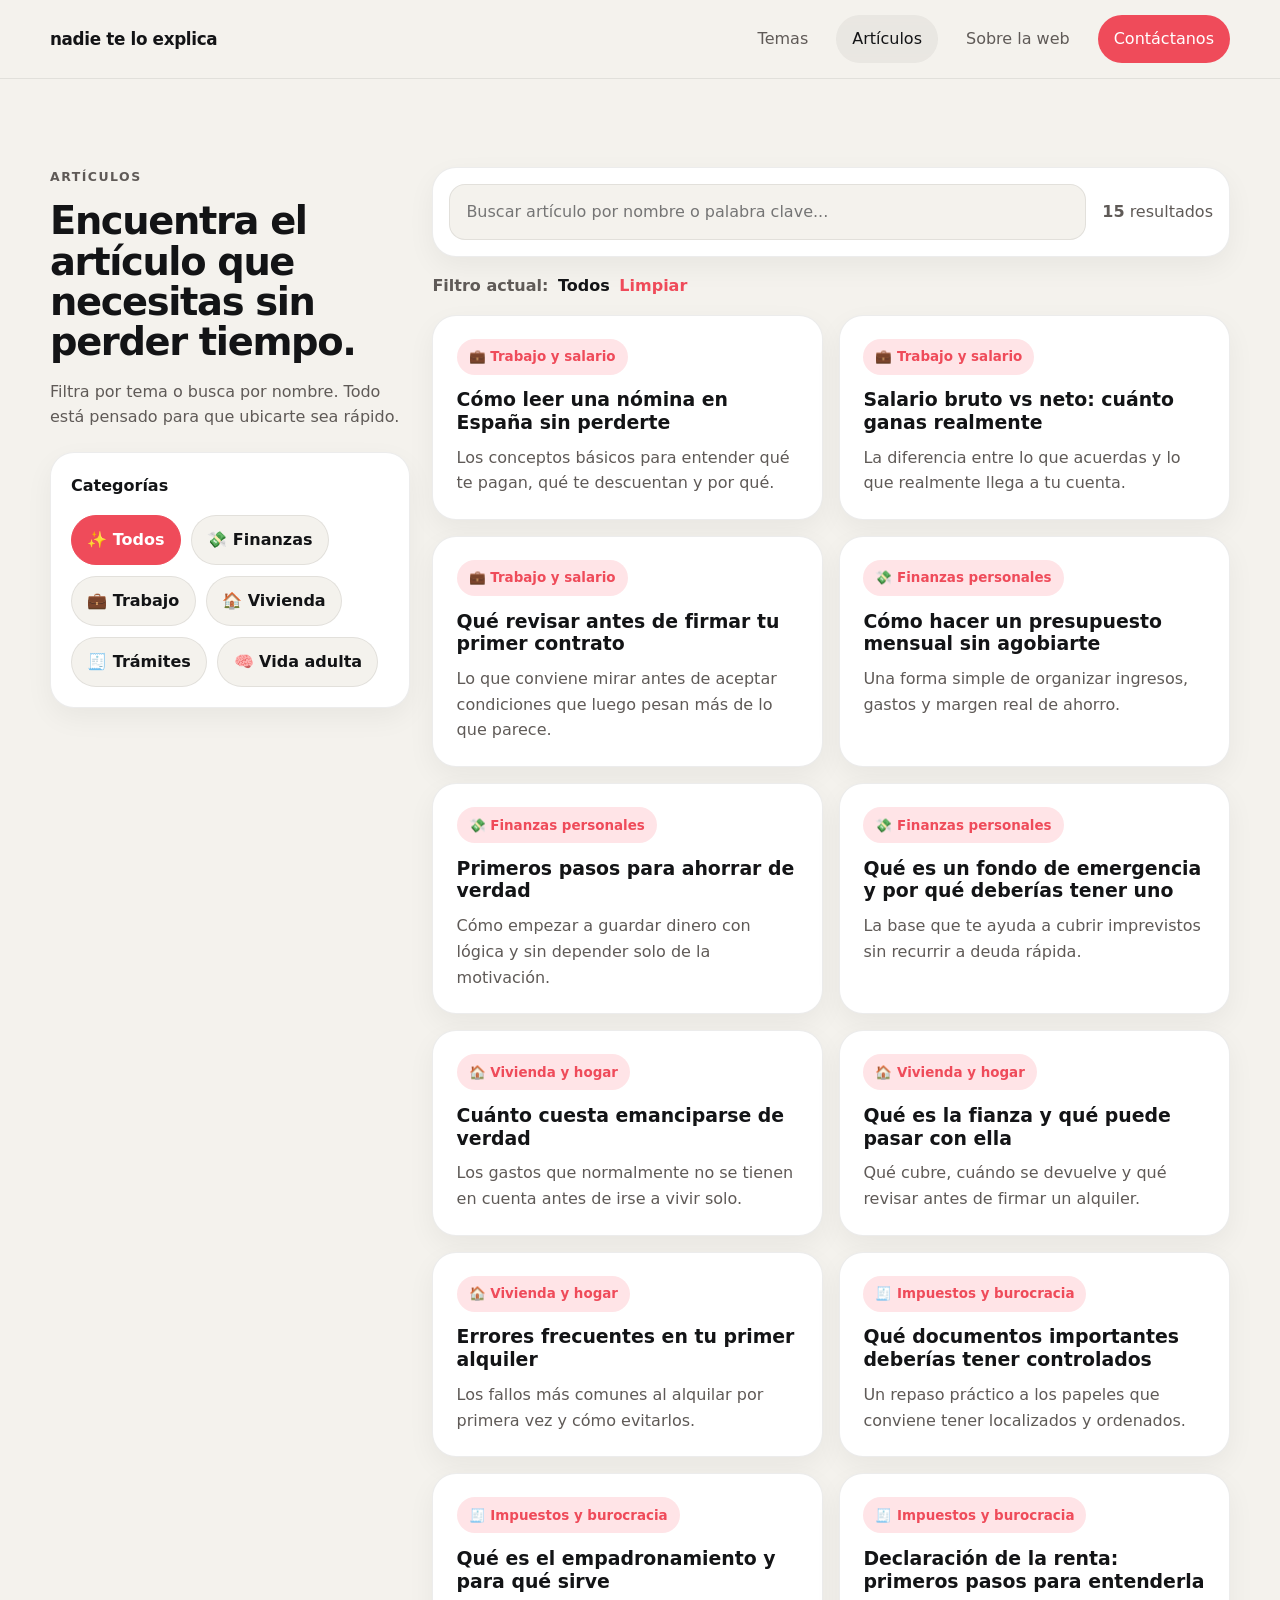
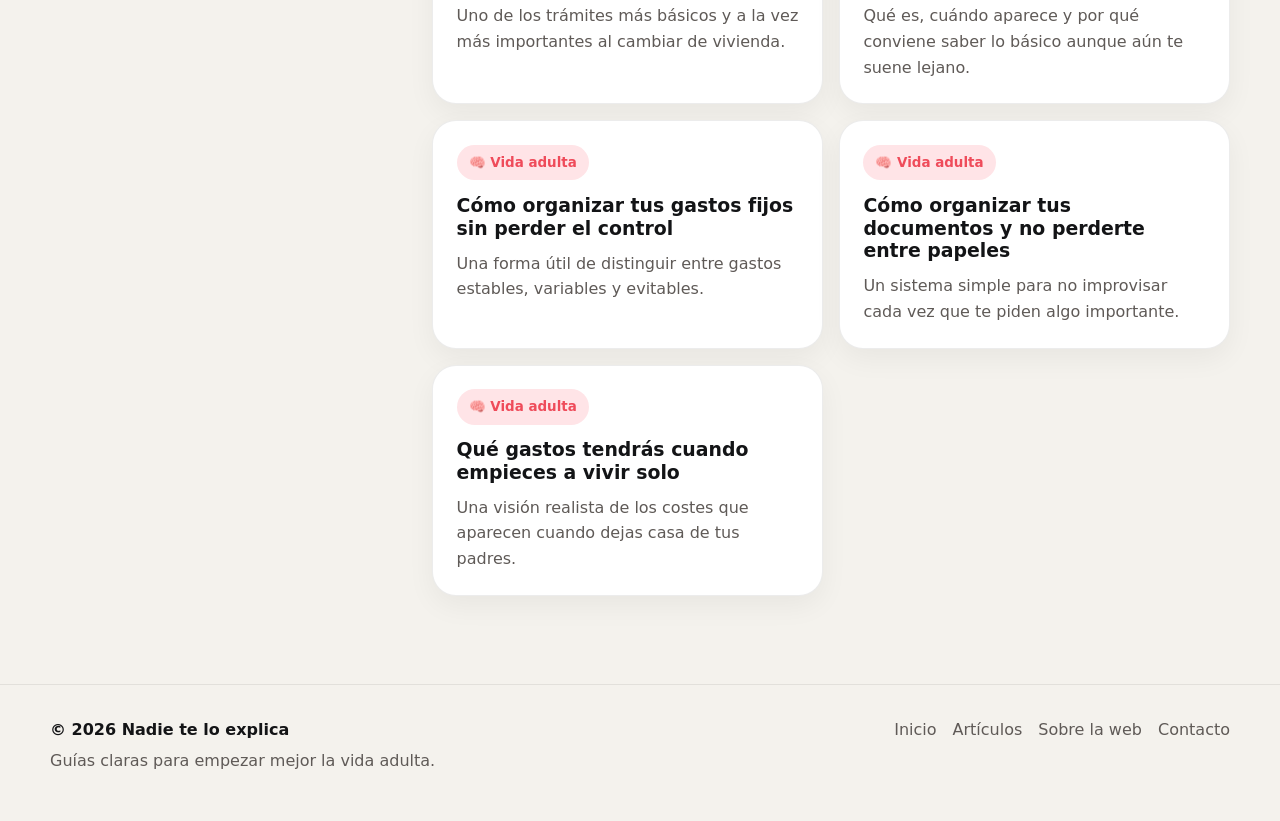
==== commit 987ab1a2: "Update articulos.html" ====
--- a/articulos.html
+++ b/articulos.html
@@ -6,14 +6,17 @@
   <title>Artículos | Nadie te lo explica</title>
   <meta
     name="description"
-    content="Busca artículos por nombre o filtra por tema. Guías claras sobre dinero, trabajo, vivienda, burocracia y vida adulta."
+    content="Busca artículos por nombre o filtra por tema. Guías claras sobre finanzas, trabajo, vivienda, impuestos y vida adulta."
   />
   <link rel="stylesheet" href="assets/css/main.css" />
 </head>
 <body>
-  <header class="site-header" id="top">
+  <header class="site-header">
     <div class="container header-inner">
-      <a href="index.html" class="brand">nadie te lo explica</a>
+      <a href="index.html" class="brand" aria-label="Ir al inicio">
+        <span class="brand-dot"></span>
+        <span>nadie te lo explica</span>
+      </a>
 
       <button class="nav-toggle" type="button" aria-label="Abrir menú" aria-expanded="false">
         <span></span>
@@ -34,21 +37,20 @@
     <div class="container listing-layout">
       <aside class="listing-sidebar">
         <p class="eyebrow">ARTÍCULOS</p>
-        <h1>Todo lo que necesitas entender, ordenado por temas.</h1>
+        <h1>Encuentra el artículo que necesitas sin perder tiempo.</h1>
         <p>
-          Busca por nombre o filtra por categoría. Aquí reunimos guías claras sobre
-          dinero, trabajo, vivienda, trámites y vida adulta.
+          Filtra por tema o busca por nombre. Todo está pensado para que ubicarte sea rápido.
         </p>
 
         <div class="sidebar-block">
-          <h2>Temas</h2>
+          <h2>Categorías</h2>
           <div class="filter-list">
-            <button class="filter-chip is-active" data-filter="todos">Todos</button>
-            <button class="filter-chip" data-filter="finanzas-personales">Finanzas personales</button>
-            <button class="filter-chip" data-filter="trabajo-y-salario">Trabajo y salario</button>
-            <button class="filter-chip" data-filter="vivienda-y-hogar">Vivienda y hogar</button>
-            <button class="filter-chip" data-filter="impuestos-y-burocracia">Impuestos y burocracia</button>
-            <button class="filter-chip" data-filter="vida-adulta">Vida adulta</button>
+            <button class="filter-chip is-active" data-filter="todos">✨ Todos</button>
+            <button class="filter-chip" data-filter="finanzas-personales">💸 Finanzas</button>
+            <button class="filter-chip" data-filter="trabajo-y-salario">💼 Trabajo</button>
+            <button class="filter-chip" data-filter="vivienda-y-hogar">🏠 Vivienda</button>
+            <button class="filter-chip" data-filter="impuestos-y-burocracia">🧾 Trámites</button>
+            <button class="filter-chip" data-filter="vida-adulta">🧠 Vida adulta</button>
           </div>
         </div>
       </aside>
@@ -60,14 +62,14 @@
             <input
               id="articleSearch"
               type="search"
-              placeholder="Buscar artículo por nombre..."
+              placeholder="Buscar artículo por nombre o palabra clave..."
               autocomplete="off"
             />
           </div>
 
           <div class="results-meta">
             <strong id="resultsCount">0</strong>
-            <span>artículos encontrados</span>
+            <span>resultados</span>
           </div>
         </div>
 
@@ -85,7 +87,7 @@
             data-title="cómo leer una nómina en españa sin perderte"
             data-keywords="nómina salario neto bruto irpf trabajo sueldo"
           >
-            <span class="article-topic">Trabajo y salario</span>
+            <span class="article-topic">💼 Trabajo y salario</span>
             <h3>Cómo leer una nómina en España sin perderte</h3>
             <p>Los conceptos básicos para entender qué te pagan, qué te descuentan y por qué.</p>
           </a>
@@ -97,9 +99,9 @@
             data-title="salario bruto vs neto cuánto ganas realmente"
             data-keywords="salario bruto neto sueldo trabajo nómina"
           >
-            <span class="article-topic">Trabajo y salario</span>
+            <span class="article-topic">💼 Trabajo y salario</span>
             <h3>Salario bruto vs neto: cuánto ganas realmente</h3>
-            <p>La diferencia entre lo que acuerdas con la empresa y lo que realmente recibes.</p>
+            <p>La diferencia entre lo que acuerdas y lo que realmente llega a tu cuenta.</p>
           </a>
 
           <a
@@ -109,7 +111,7 @@
             data-title="qué revisar antes de firmar tu primer contrato"
             data-keywords="contrato trabajo condiciones empresa salario"
           >
-            <span class="article-topic">Trabajo y salario</span>
+            <span class="article-topic">💼 Trabajo y salario</span>
             <h3>Qué revisar antes de firmar tu primer contrato</h3>
             <p>Lo que conviene mirar antes de aceptar condiciones que luego pesan más de lo que parece.</p>
           </a>
@@ -121,7 +123,7 @@
             data-title="cómo hacer un presupuesto mensual sin agobiarte"
             data-keywords="presupuesto ahorro gastos dinero organización"
           >
-            <span class="article-topic">Finanzas personales</span>
+            <span class="article-topic">💸 Finanzas personales</span>
             <h3>Cómo hacer un presupuesto mensual sin agobiarte</h3>
             <p>Una forma simple de organizar ingresos, gastos y margen real de ahorro.</p>
           </a>
@@ -133,7 +135,7 @@
             data-title="primeros pasos para ahorrar de verdad"
             data-keywords="ahorro dinero hábitos finanzas"
           >
-            <span class="article-topic">Finanzas personales</span>
+            <span class="article-topic">💸 Finanzas personales</span>
             <h3>Primeros pasos para ahorrar de verdad</h3>
             <p>Cómo empezar a guardar dinero con lógica y sin depender solo de la motivación.</p>
           </a>
@@ -145,7 +147,7 @@
             data-title="qué es un fondo de emergencia y por qué deberías tener uno"
             data-keywords="fondo de emergencia ahorro imprevistos dinero"
           >
-            <span class="article-topic">Finanzas personales</span>
+            <span class="article-topic">💸 Finanzas personales</span>
             <h3>Qué es un fondo de emergencia y por qué deberías tener uno</h3>
             <p>La base que te ayuda a cubrir imprevistos sin recurrir a deuda rápida.</p>
           </a>
@@ -157,7 +159,7 @@
             data-title="cuánto cuesta emanciparse de verdad"
             data-keywords="emanciparse alquiler gastos hogar vivienda"
           >
-            <span class="article-topic">Vivienda y hogar</span>
+            <span class="article-topic">🏠 Vivienda y hogar</span>
             <h3>Cuánto cuesta emanciparse de verdad</h3>
             <p>Los gastos que normalmente no se tienen en cuenta antes de irse a vivir solo.</p>
           </a>
@@ -169,7 +171,7 @@
             data-title="qué es la fianza y qué puede pasar con ella"
             data-keywords="fianza alquiler contrato vivienda"
           >
-            <span class="article-topic">Vivienda y hogar</span>
+            <span class="article-topic">🏠 Vivienda y hogar</span>
             <h3>Qué es la fianza y qué puede pasar con ella</h3>
             <p>Qué cubre, cuándo se devuelve y qué revisar antes de firmar un alquiler.</p>
           </a>
@@ -181,7 +183,7 @@
             data-title="errores frecuentes en tu primer alquiler"
             data-keywords="alquiler errores vivienda contrato primer piso"
           >
-            <span class="article-topic">Vivienda y hogar</span>
+            <span class="article-topic">🏠 Vivienda y hogar</span>
             <h3>Errores frecuentes en tu primer alquiler</h3>
             <p>Los fallos más comunes al alquilar por primera vez y cómo evitarlos.</p>
           </a>
@@ -193,7 +195,7 @@
             data-title="qué documentos importantes deberías tener controlados"
             data-keywords="documentos papeles trámites organización"
           >
-            <span class="article-topic">Impuestos y burocracia</span>
+            <span class="article-topic">🧾 Impuestos y burocracia</span>
             <h3>Qué documentos importantes deberías tener controlados</h3>
             <p>Un repaso práctico a los papeles que conviene tener localizados y ordenados.</p>
           </a>
@@ -205,7 +207,7 @@
             data-title="qué es el empadronamiento y para qué sirve"
             data-keywords="empadronamiento padrón trámites vivienda"
           >
-            <span class="article-topic">Impuestos y burocracia</span>
+            <span class="article-topic">🧾 Impuestos y burocracia</span>
             <h3>Qué es el empadronamiento y para qué sirve</h3>
             <p>Uno de los trámites más básicos y a la vez más importantes al cambiar de vivienda.</p>
           </a>
@@ -217,7 +219,7 @@
             data-title="declaración de la renta primeros pasos para entenderla"
             data-keywords="renta hacienda irpf declaración impuestos"
           >
-            <span class="article-topic">Impuestos y burocracia</span>
+            <span class="article-topic">🧾 Impuestos y burocracia</span>
             <h3>Declaración de la renta: primeros pasos para entenderla</h3>
             <p>Qué es, cuándo aparece y por qué conviene saber lo básico aunque aún te suene lejano.</p>
           </a>
@@ -229,7 +231,7 @@
             data-title="cómo organizar tus gastos fijos sin perder el control"
             data-keywords="gastos fijos organización dinero vida adulta"
           >
-            <span class="article-topic">Vida adulta</span>
+            <span class="article-topic">🧠 Vida adulta</span>
             <h3>Cómo organizar tus gastos fijos sin perder el control</h3>
             <p>Una forma útil de distinguir entre gastos estables, variables y evitables.</p>
           </a>
@@ -241,7 +243,7 @@
             data-title="cómo organizar tus documentos y no perderte entre papeles"
             data-keywords="documentos organización papeles trámites"
           >
-            <span class="article-topic">Vida adulta</span>
+            <span class="article-topic">🧠 Vida adulta</span>
             <h3>Cómo organizar tus documentos y no perderte entre papeles</h3>
             <p>Un sistema simple para no improvisar cada vez que te piden algo importante.</p>
           </a>
@@ -253,7 +255,7 @@
             data-title="qué gastos tendrás cuando empieces a vivir solo"
             data-keywords="vivir solo gastos hogar dinero vida adulta"
           >
-            <span class="article-topic">Vida adulta</span>
+            <span class="article-topic">🧠 Vida adulta</span>
             <h3>Qué gastos tendrás cuando empieces a vivir solo</h3>
             <p>Una visión realista de los costes que aparecen cuando dejas casa de tus padres.</p>
           </a>
@@ -261,7 +263,7 @@
 
         <div class="empty-state" id="emptyState" hidden>
           <h2>No hemos encontrado artículos</h2>
-          <p>Prueba con otra búsqueda o cambia el filtro.</p>
+          <p>Prueba con otra búsqueda o cambia la categoría.</p>
         </div>
       </section>
     </div>
@@ -271,7 +273,7 @@
     <div class="container footer-inner">
       <div>
         <strong>© 2026 Nadie te lo explica</strong>
-        <p>Guías claras para la vida adulta.</p>
+        <p>Guías claras para empezar mejor la vida adulta.</p>
       </div>
 
       <nav class="footer-nav" aria-label="Footer">
--- a/assets/css/main.css
+++ b/assets/css/main.css
@@ -0,0 +1,702 @@
+:root {
+  --bg: #f4f2ed;
+  --surface: #fcfbf8;
+  --surface-2: #ffffff;
+  --text: #131416;
+  --muted: #5f5a57;
+  --border: rgba(19, 20, 22, 0.08);
+
+  --primary: #ef4b5a;
+  --primary-dark: #d93b4a;
+  --primary-soft: #ffe4e7;
+
+  --dark: #121723;
+  --shadow: 0 18px 50px rgba(0, 0, 0, 0.08);
+  --shadow-soft: 0 10px 28px rgba(0, 0, 0, 0.05);
+
+  --radius-xl: 32px;
+  --radius-lg: 24px;
+  --radius-md: 18px;
+  --radius-sm: 12px;
+
+  --container: 1180px;
+  --transition: 180ms ease;
+}
+
+*,
+*::before,
+*::after {
+  box-sizing: border-box;
+}
+
+html {
+  scroll-behavior: smooth;
+}
+
+body {
+  margin: 0;
+  font-family: Inter, system-ui, -apple-system, BlinkMacSystemFont, "Segoe UI", sans-serif;
+  background: var(--bg);
+  color: var(--text);
+  line-height: 1.6;
+}
+
+img {
+  max-width: 100%;
+  display: block;
+}
+
+a {
+  color: inherit;
+  text-decoration: none;
+}
+
+button,
+input {
+  font: inherit;
+}
+
+.container {
+  width: min(var(--container), calc(100% - 2rem));
+  margin: 0 auto;
+}
+
+.section {
+  padding: 5.5rem 0;
+}
+
+.section-soft {
+  background: linear-gradient(180deg, rgba(255,255,255,0.5), rgba(255,255,255,0.7));
+}
+
+.eyebrow {
+  margin: 0 0 0.9rem;
+  color: var(--primary);
+  font-size: 0.78rem;
+  font-weight: 800;
+  letter-spacing: 0.12em;
+  text-transform: uppercase;
+}
+
+.lead {
+  font-size: 1.1rem;
+  color: var(--muted);
+}
+
+.sr-only {
+  position: absolute;
+  width: 1px;
+  height: 1px;
+  overflow: hidden;
+  clip-path: inset(50%);
+  white-space: nowrap;
+}
+
+/* Header */
+.site-header {
+  position: sticky;
+  top: 0;
+  z-index: 100;
+  backdrop-filter: blur(14px);
+  background: rgba(244, 242, 237, 0.82);
+  border-bottom: 1px solid var(--border);
+}
+
+.header-inner {
+  display: flex;
+  align-items: center;
+  justify-content: space-between;
+  min-height: 78px;
+  gap: 1rem;
+}
+
+.brand {
+  font-weight: 900;
+  letter-spacing: -0.02em;
+  font-size: 1.05rem;
+}
+
+.site-nav {
+  display: flex;
+  align-items: center;
+  gap: 0.75rem;
+}
+
+.site-nav a {
+  padding: 0.7rem 1rem;
+  border-radius: 999px;
+  color: var(--muted);
+  transition: background var(--transition), color var(--transition);
+}
+
+.site-nav a:hover,
+.site-nav a.is-active {
+  background: rgba(19, 20, 22, 0.05);
+  color: var(--text);
+}
+
+.nav-cta {
+  background: var(--primary);
+  color: #fff !important;
+}
+
+.nav-cta:hover {
+  background: var(--primary-dark) !important;
+}
+
+.nav-toggle {
+  display: none;
+  width: 48px;
+  height: 48px;
+  border: 1px solid var(--border);
+  border-radius: 14px;
+  background: var(--surface-2);
+  align-items: center;
+  justify-content: center;
+  flex-direction: column;
+  gap: 4px;
+  cursor: pointer;
+}
+
+.nav-toggle span {
+  display: block;
+  width: 18px;
+  height: 2px;
+  border-radius: 999px;
+  background: var(--text);
+}
+
+/* Buttons */
+.btn {
+  display: inline-flex;
+  align-items: center;
+  justify-content: center;
+  min-height: 52px;
+  padding: 0 1.2rem;
+  border-radius: 999px;
+  font-weight: 700;
+  transition: transform var(--transition), background var(--transition), border-color var(--transition);
+}
+
+.btn:hover {
+  transform: translateY(-1px);
+}
+
+.btn-primary {
+  background: var(--primary);
+  color: #fff;
+}
+
+.btn-primary:hover {
+  background: var(--primary-dark);
+}
+
+.btn-secondary {
+  background: var(--surface-2);
+  border: 1px solid var(--border);
+  color: var(--text);
+}
+
+.text-button {
+  background: none;
+  border: 0;
+  color: var(--primary);
+  font-weight: 700;
+  cursor: pointer;
+  padding: 0;
+}
+
+/* Hero */
+.hero-grid {
+  display: grid;
+  grid-template-columns: 1.2fr 0.8fr;
+  gap: 2rem;
+  align-items: center;
+}
+
+.hero-copy h1 {
+  margin: 0 0 1.2rem;
+  font-size: clamp(2.2rem, 4vw, 4.4rem);
+  line-height: 1.04;
+  letter-spacing: -0.04em;
+  max-width: 12ch;
+}
+
+.hero-copy p {
+  max-width: 60ch;
+}
+
+.hero-actions {
+  display: flex;
+  flex-wrap: wrap;
+  gap: 0.9rem;
+  margin-top: 2rem;
+}
+
+.hero-tags {
+  display: flex;
+  flex-wrap: wrap;
+  gap: 0.75rem;
+  list-style: none;
+  padding: 0;
+  margin: 1.5rem 0 0;
+}
+
+.hero-tags li {
+  background: var(--surface-2);
+  border: 1px solid var(--border);
+  border-radius: 999px;
+  padding: 0.6rem 0.95rem;
+  font-weight: 600;
+  color: var(--muted);
+}
+
+.hero-card,
+.contact-box,
+.sidebar-block,
+.info-card,
+.topic-card,
+.article-card,
+.empty-state {
+  background: var(--surface-2);
+  border: 1px solid var(--border);
+  border-radius: var(--radius-lg);
+  box-shadow: var(--shadow-soft);
+}
+
+.hero-card {
+  padding: 2rem;
+}
+
+.card-label {
+  margin: 0 0 0.7rem;
+  color: var(--primary);
+  font-weight: 800;
+  font-size: 0.8rem;
+  letter-spacing: 0.12em;
+  text-transform: uppercase;
+}
+
+.hero-card h2 {
+  margin: 0 0 1rem;
+  font-size: 1.6rem;
+  line-height: 1.15;
+}
+
+.hero-card p {
+  color: var(--muted);
+}
+
+.quick-links {
+  display: grid;
+  gap: 0.85rem;
+  margin-top: 1.4rem;
+}
+
+.quick-links a {
+  padding: 1rem 1.1rem;
+  border-radius: var(--radius-md);
+  background: var(--bg);
+  font-weight: 700;
+  transition: background var(--transition), transform var(--transition);
+}
+
+.quick-links a:hover {
+  background: var(--primary-soft);
+  transform: translateY(-1px);
+}
+
+/* Shared heading */
+.section-heading {
+  max-width: 720px;
+  margin-bottom: 2rem;
+}
+
+.section-heading h2 {
+  margin: 0 0 0.8rem;
+  font-size: clamp(1.8rem, 3vw, 3rem);
+  line-height: 1.08;
+  letter-spacing: -0.03em;
+}
+
+.section-heading p {
+  margin: 0;
+  color: var(--muted);
+}
+
+/* About intro */
+.about-intro-grid {
+  display: grid;
+  grid-template-columns: 0.9fr 1.1fr;
+  gap: 2rem;
+  align-items: start;
+}
+
+.about-intro-grid h2 {
+  margin: 0;
+  font-size: clamp(1.8rem, 3vw, 3rem);
+  line-height: 1.08;
+  letter-spacing: -0.03em;
+}
+
+.about-intro-grid p {
+  margin-top: 0;
+  color: var(--muted);
+}
+
+/* Topics */
+.topics-grid {
+  display: grid;
+  grid-template-columns: repeat(5, 1fr);
+  gap: 1rem;
+}
+
+.topic-card {
+  display: block;
+  padding: 1.5rem;
+  transition: transform var(--transition), border-color var(--transition), box-shadow var(--transition);
+}
+
+.topic-card:hover {
+  transform: translateY(-3px);
+  border-color: rgba(239, 75, 90, 0.22);
+  box-shadow: var(--shadow);
+}
+
+.topic-icon {
+  display: inline-grid;
+  place-items: center;
+  width: 48px;
+  height: 48px;
+  margin-bottom: 1rem;
+  background: var(--primary-soft);
+  color: var(--primary);
+  border-radius: 14px;
+  font-weight: 900;
+}
+
+.topic-card h3 {
+  margin: 0 0 0.6rem;
+  font-size: 1.08rem;
+}
+
+.topic-card p {
+  margin: 0;
+  color: var(--muted);
+  font-size: 0.98rem;
+}
+
+/* Articles cards */
+.articles-grid {
+  display: grid;
+  grid-template-columns: repeat(3, 1fr);
+  gap: 1rem;
+}
+
+.article-card {
+  display: block;
+  padding: 1.45rem;
+  transition: transform var(--transition), box-shadow var(--transition), border-color var(--transition);
+}
+
+.article-card:hover {
+  transform: translateY(-3px);
+  box-shadow: var(--shadow);
+  border-color: rgba(239, 75, 90, 0.2);
+}
+
+.article-topic {
+  display: inline-block;
+  margin-bottom: 0.85rem;
+  padding: 0.45rem 0.75rem;
+  background: var(--primary-soft);
+  color: var(--primary);
+  border-radius: 999px;
+  font-size: 0.84rem;
+  font-weight: 800;
+}
+
+.article-card h3 {
+  margin: 0 0 0.7rem;
+  font-size: 1.18rem;
+  line-height: 1.2;
+}
+
+.article-card p {
+  margin: 0;
+  color: var(--muted);
+}
+
+.section-footer {
+  margin-top: 1.6rem;
+}
+
+/* Info grid */
+.info-grid {
+  display: grid;
+  grid-template-columns: repeat(3, 1fr);
+  gap: 1rem;
+}
+
+.info-card {
+  padding: 1.6rem;
+}
+
+.info-card h3 {
+  margin-top: 0;
+  margin-bottom: 0.7rem;
+}
+
+/* Contact */
+.contact-shell {
+  display: grid;
+  grid-template-columns: 1fr 420px;
+  gap: 1.2rem;
+  align-items: center;
+}
+
+.contact-copy h2 {
+  margin: 0 0 0.8rem;
+  font-size: clamp(1.8rem, 3vw, 3rem);
+  line-height: 1.08;
+}
+
+.contact-copy p {
+  margin: 0;
+  color: var(--muted);
+}
+
+.contact-box {
+  padding: 1.6rem;
+}
+
+.contact-box p {
+  margin-top: 0;
+  color: var(--muted);
+}
+
+/* Footer */
+.site-footer {
+  padding: 2rem 0 3rem;
+  border-top: 1px solid var(--border);
+}
+
+.footer-inner {
+  display: flex;
+  justify-content: space-between;
+  gap: 1rem;
+  align-items: flex-start;
+}
+
+.footer-inner p {
+  margin: 0.35rem 0 0;
+  color: var(--muted);
+}
+
+.footer-nav {
+  display: flex;
+  flex-wrap: wrap;
+  gap: 1rem;
+}
+
+.footer-nav a {
+  color: var(--muted);
+}
+
+/* Listing page */
+.listing-layout {
+  display: grid;
+  grid-template-columns: 360px 1fr;
+  gap: 1.4rem;
+  align-items: start;
+}
+
+.listing-sidebar {
+  position: sticky;
+  top: 100px;
+}
+
+.listing-sidebar h1 {
+  margin: 0 0 1rem;
+  font-size: clamp(2rem, 3vw, 3.2rem);
+  line-height: 1.05;
+  letter-spacing: -0.035em;
+}
+
+.listing-sidebar p {
+  color: var(--muted);
+}
+
+.sidebar-block {
+  margin-top: 1.4rem;
+  padding: 1.25rem;
+}
+
+.sidebar-block h2 {
+  margin-top: 0;
+  margin-bottom: 1rem;
+  font-size: 1rem;
+}
+
+.filter-list {
+  display: flex;
+  flex-wrap: wrap;
+  gap: 0.65rem;
+}
+
+.filter-chip {
+  border: 1px solid var(--border);
+  background: var(--bg);
+  color: var(--text);
+  border-radius: 999px;
+  padding: 0.72rem 0.95rem;
+  cursor: pointer;
+  font-weight: 700;
+  transition: all var(--transition);
+}
+
+.filter-chip:hover,
+.filter-chip.is-active {
+  background: var(--primary);
+  color: #fff;
+  border-color: var(--primary);
+}
+
+.search-panel {
+  display: flex;
+  align-items: center;
+  justify-content: space-between;
+  gap: 1rem;
+  background: var(--surface-2);
+  border: 1px solid var(--border);
+  border-radius: var(--radius-lg);
+  box-shadow: var(--shadow-soft);
+  padding: 1rem;
+  margin-bottom: 1rem;
+}
+
+.search-box {
+  flex: 1;
+}
+
+.search-box input {
+  width: 100%;
+  min-height: 56px;
+  border: 1px solid var(--border);
+  background: var(--bg);
+  border-radius: 16px;
+  padding: 0 1rem;
+  outline: none;
+}
+
+.search-box input:focus {
+  border-color: rgba(239, 75, 90, 0.5);
+  box-shadow: 0 0 0 4px rgba(239, 75, 90, 0.12);
+}
+
+.results-meta {
+  white-space: nowrap;
+  color: var(--muted);
+}
+
+.active-filter-row {
+  display: flex;
+  align-items: center;
+  gap: 0.6rem;
+  margin-bottom: 1rem;
+  color: var(--muted);
+}
+
+.active-filter-label {
+  font-weight: 600;
+}
+
+#currentFilterText {
+  color: var(--text);
+}
+
+.listing-grid {
+  grid-template-columns: repeat(2, 1fr);
+}
+
+.article-item[hidden] {
+  display: none !important;
+}
+
+.empty-state {
+  padding: 2rem;
+  text-align: center;
+}
+
+.empty-state h2 {
+  margin-top: 0;
+}
+
+/* Responsive */
+@media (max-width: 1080px) {
+  .topics-grid,
+  .articles-grid,
+  .info-grid,
+  .listing-grid {
+    grid-template-columns: repeat(2, 1fr);
+  }
+
+  .hero-grid,
+  .about-intro-grid,
+  .contact-shell,
+  .listing-layout {
+    grid-template-columns: 1fr;
+  }
+
+  .listing-sidebar {
+    position: static;
+  }
+}
+
+@media (max-width: 760px) {
+  .section {
+    padding: 4.2rem 0;
+  }
+
+  .site-nav {
+    position: absolute;
+    top: calc(100% + 0.5rem);
+    right: 1rem;
+    left: 1rem;
+    display: none;
+    flex-direction: column;
+    align-items: stretch;
+    background: var(--surface-2);
+    border: 1px solid var(--border);
+    border-radius: 20px;
+    padding: 0.7rem;
+    box-shadow: var(--shadow);
+  }
+
+  .site-nav.is-open {
+    display: flex;
+  }
+
+  .nav-toggle {
+    display: inline-flex;
+  }
+
+  .hero-copy h1,
+  .listing-sidebar h1 {
+    max-width: none;
+  }
+
+  .topics-grid,
+  .articles-grid,
+  .info-grid,
+  .listing-grid {
+    grid-template-columns: 1fr;
+  }
+
+  .search-panel,
+  .footer-inner,
+  .active-filter-row {
+    flex-direction: column;
+    align-items: flex-start;
+  }
+}
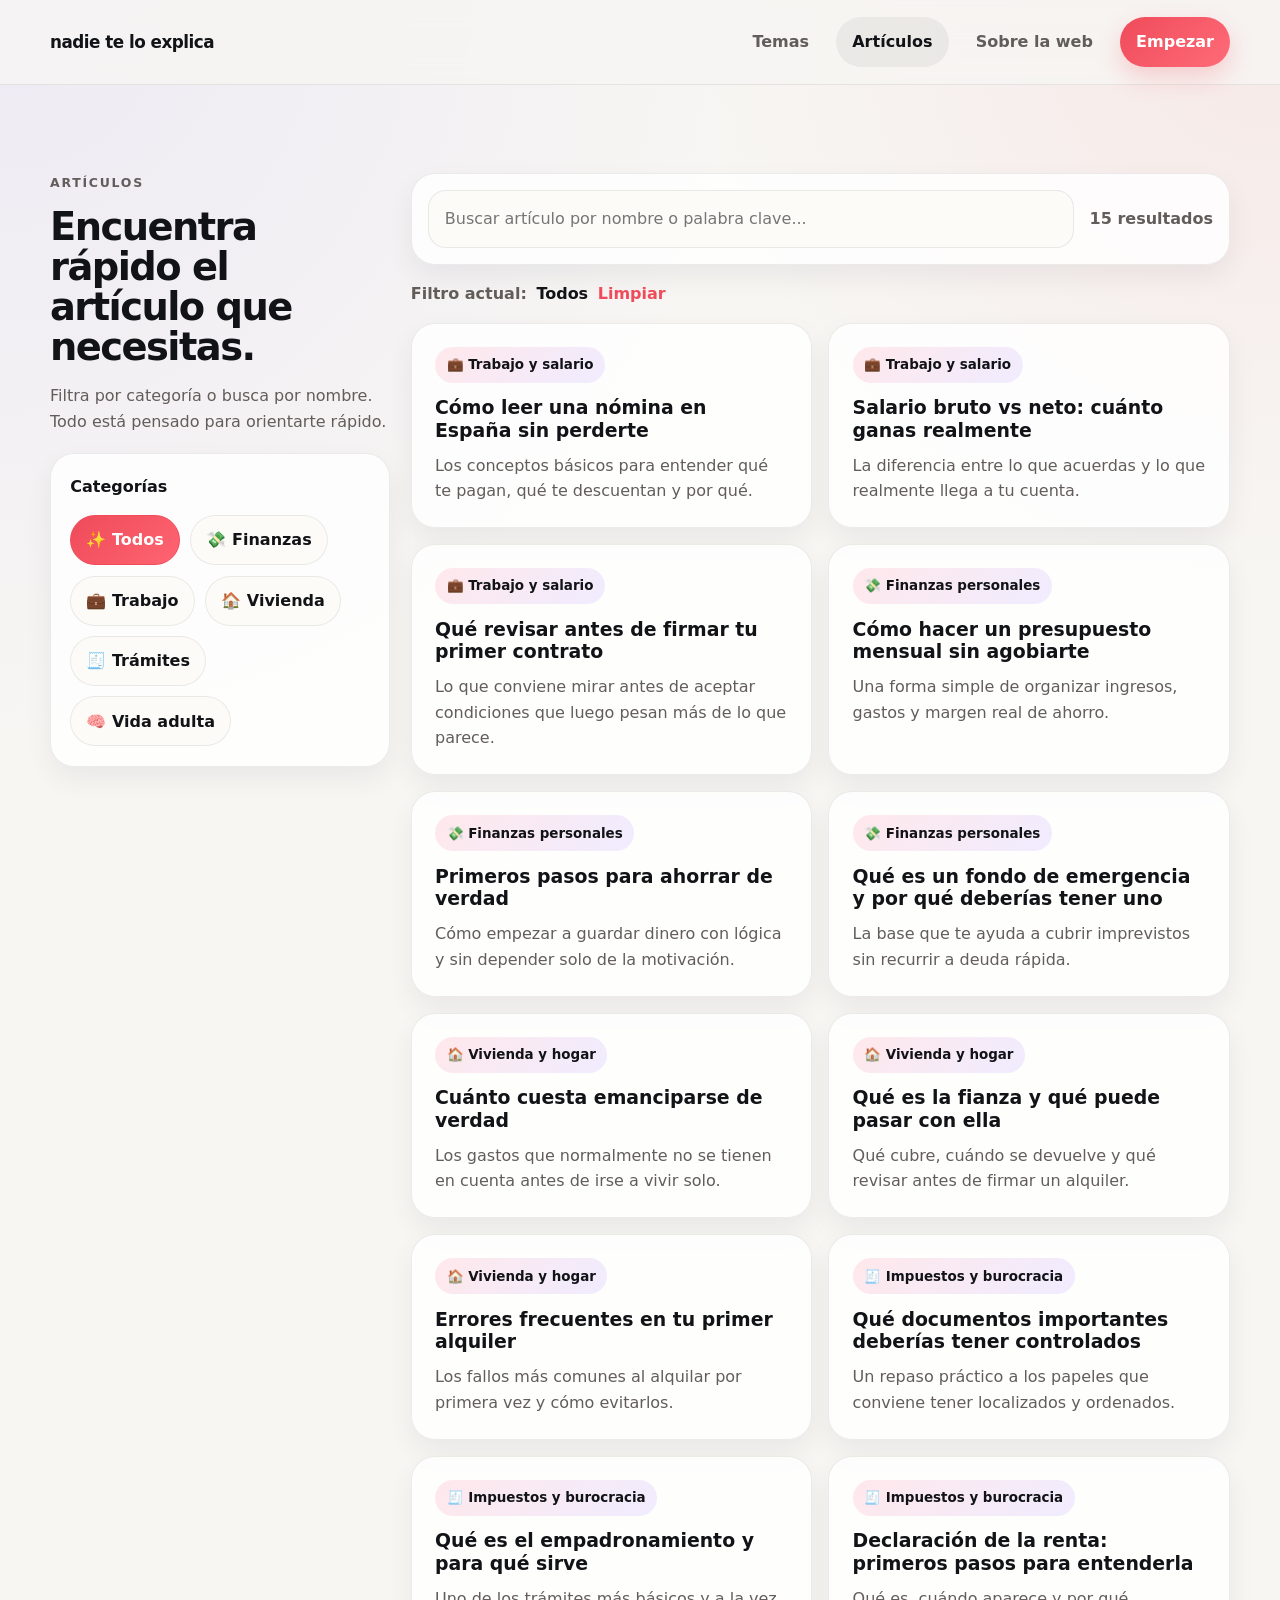
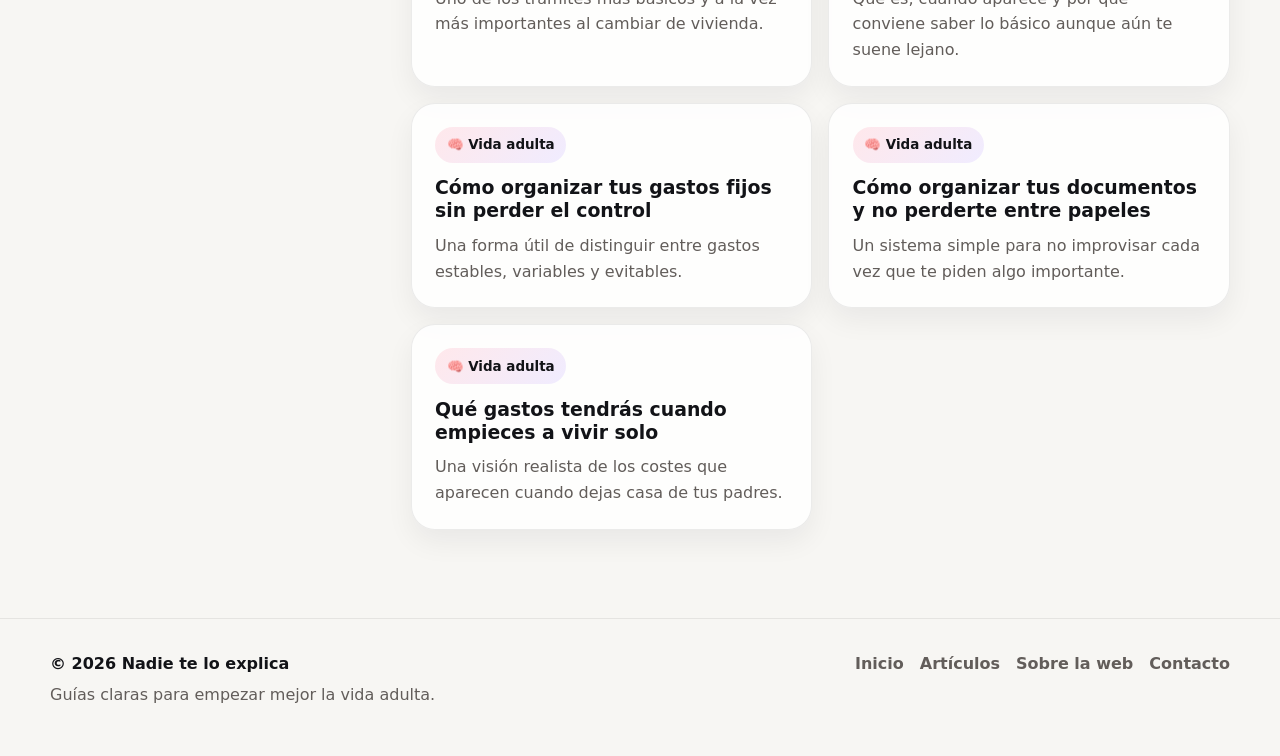
==== commit 1f76b4f9: "Update articulos.html" ====
--- a/articulos.html
+++ b/articulos.html
@@ -14,8 +14,7 @@
   <header class="site-header">
     <div class="container header-inner">
       <a href="index.html" class="brand" aria-label="Ir al inicio">
-        <span class="brand-dot"></span>
-        <span>nadie te lo explica</span>
+        <span class="brand-mark">nadie te lo <span>explica</span></span>
       </a>
 
       <button class="nav-toggle" type="button" aria-label="Abrir menú" aria-expanded="false">
@@ -28,7 +27,7 @@
         <a href="index.html#temas">Temas</a>
         <a href="articulos.html" class="is-active">Artículos</a>
         <a href="index.html#sobre">Sobre la web</a>
-        <a href="index.html#contacto" class="nav-cta">Contáctanos</a>
+        <a href="index.html#contacto" class="nav-cta">Empezar</a>
       </nav>
     </div>
   </header>
@@ -37,9 +36,9 @@
     <div class="container listing-layout">
       <aside class="listing-sidebar">
         <p class="eyebrow">ARTÍCULOS</p>
-        <h1>Encuentra el artículo que necesitas sin perder tiempo.</h1>
+        <h1>Encuentra rápido el artículo que necesitas.</h1>
         <p>
-          Filtra por tema o busca por nombre. Todo está pensado para que ubicarte sea rápido.
+          Filtra por categoría o busca por nombre. Todo está pensado para orientarte rápido.
         </p>
 
         <div class="sidebar-block">
--- a/assets/css/main.css
+++ b/assets/css/main.css
@@ -1,25 +1,29 @@
 :root {
-  --bg: #f4f2ed;
-  --surface: #fcfbf8;
-  --surface-2: #ffffff;
-  --text: #131416;
-  --muted: #5f5a57;
-  --border: rgba(19, 20, 22, 0.08);
+  --bg: #f7f6f3;
+  --surface: #ffffff;
+  --surface-2: #fcfbf8;
+  --text: #121317;
+  --muted: #625d5a;
+  --border: rgba(18, 19, 23, 0.08);
 
   --primary: #ef4b5a;
-  --primary-dark: #d93b4a;
-  --primary-soft: #ffe4e7;
-
-  --dark: #121723;
-  --shadow: 0 18px 50px rgba(0, 0, 0, 0.08);
-  --shadow-soft: 0 10px 28px rgba(0, 0, 0, 0.05);
+  --primary-dark: #db3949;
+  --primary-soft: #ffe8eb;
+
+  --accent: #7c5cff;
+  --accent-soft: #f0ecff;
+
+  --dark: #111827;
+  --shadow: 0 22px 60px rgba(14, 18, 30, 0.10);
+  --shadow-soft: 0 12px 28px rgba(14, 18, 30, 0.06);
 
   --radius-xl: 32px;
   --radius-lg: 24px;
   --radius-md: 18px;
-  --radius-sm: 12px;
+  --radius-sm: 14px;
 
   --container: 1180px;
+  --header-height: 84px;
   --transition: 180ms ease;
 }
 
@@ -36,7 +40,10 @@
 body {
   margin: 0;
   font-family: Inter, system-ui, -apple-system, BlinkMacSystemFont, "Segoe UI", sans-serif;
-  background: var(--bg);
+  background:
+    radial-gradient(circle at top left, rgba(124, 92, 255, 0.08), transparent 28%),
+    radial-gradient(circle at top right, rgba(239, 75, 90, 0.08), transparent 22%),
+    var(--bg);
   color: var(--text);
   line-height: 1.6;
 }
@@ -66,21 +73,7 @@
 }
 
 .section-soft {
-  background: linear-gradient(180deg, rgba(255,255,255,0.5), rgba(255,255,255,0.7));
-}
-
-.eyebrow {
-  margin: 0 0 0.9rem;
-  color: var(--primary);
-  font-size: 0.78rem;
-  font-weight: 800;
-  letter-spacing: 0.12em;
-  text-transform: uppercase;
-}
-
-.lead {
-  font-size: 1.1rem;
-  color: var(--muted);
+  background: linear-gradient(180deg, rgba(255,255,255,0.45), rgba(255,255,255,0.7));
 }
 
 .sr-only {
@@ -92,56 +85,84 @@
   white-space: nowrap;
 }
 
+.eyebrow {
+  margin: 0 0 0.9rem;
+  color: var(--primary);
+  font-size: 0.78rem;
+  font-weight: 800;
+  letter-spacing: 0.14em;
+  text-transform: uppercase;
+}
+
+.lead {
+  color: var(--muted);
+  font-size: 1.08rem;
+}
+
 /* Header */
 .site-header {
   position: sticky;
   top: 0;
-  z-index: 100;
-  backdrop-filter: blur(14px);
-  background: rgba(244, 242, 237, 0.82);
+  z-index: 1000;
+  min-height: var(--header-height);
+  backdrop-filter: blur(16px);
+  background: rgba(247, 246, 243, 0.80);
   border-bottom: 1px solid var(--border);
 }
 
 .header-inner {
+  min-height: var(--header-height);
   display: flex;
   align-items: center;
   justify-content: space-between;
-  min-height: 78px;
   gap: 1rem;
 }
 
 .brand {
+  display: inline-flex;
+  align-items: center;
+  gap: 0.7rem;
   font-weight: 900;
-  letter-spacing: -0.02em;
+  letter-spacing: -0.03em;
   font-size: 1.05rem;
 }
 
+.brand-dot {
+  width: 12px;
+  height: 12px;
+  border-radius: 999px;
+  background: linear-gradient(135deg, var(--primary), var(--accent));
+  box-shadow: 0 0 0 6px rgba(239, 75, 90, 0.10);
+}
+
 .site-nav {
   display: flex;
   align-items: center;
-  gap: 0.75rem;
+  gap: 0.7rem;
 }
 
 .site-nav a {
-  padding: 0.7rem 1rem;
+  padding: 0.75rem 1rem;
   border-radius: 999px;
   color: var(--muted);
-  transition: background var(--transition), color var(--transition);
+  font-weight: 600;
+  transition: all var(--transition);
 }
 
 .site-nav a:hover,
 .site-nav a.is-active {
-  background: rgba(19, 20, 22, 0.05);
+  background: rgba(18, 19, 23, 0.05);
   color: var(--text);
 }
 
 .nav-cta {
-  background: var(--primary);
+  background: linear-gradient(135deg, var(--primary), #ff6b78);
   color: #fff !important;
+  box-shadow: 0 10px 24px rgba(239, 75, 90, 0.24);
 }
 
 .nav-cta:hover {
-  background: var(--primary-dark) !important;
+  transform: translateY(-1px);
 }
 
 .nav-toggle {
@@ -149,8 +170,8 @@
   width: 48px;
   height: 48px;
   border: 1px solid var(--border);
-  border-radius: 14px;
-  background: var(--surface-2);
+  border-radius: 16px;
+  background: var(--surface);
   align-items: center;
   justify-content: center;
   flex-direction: column;
@@ -174,25 +195,22 @@
   min-height: 52px;
   padding: 0 1.2rem;
   border-radius: 999px;
-  font-weight: 700;
-  transition: transform var(--transition), background var(--transition), border-color var(--transition);
+  font-weight: 800;
+  transition: transform var(--transition), box-shadow var(--transition), background var(--transition);
 }
 
 .btn:hover {
-  transform: translateY(-1px);
+  transform: translateY(-2px);
 }
 
 .btn-primary {
-  background: var(--primary);
+  background: linear-gradient(135deg, var(--primary), #ff6875);
   color: #fff;
-}
-
-.btn-primary:hover {
-  background: var(--primary-dark);
+  box-shadow: 0 14px 30px rgba(239, 75, 90, 0.24);
 }
 
 .btn-secondary {
-  background: var(--surface-2);
+  background: var(--surface);
   border: 1px solid var(--border);
   color: var(--text);
 }
@@ -201,7 +219,7 @@
   background: none;
   border: 0;
   color: var(--primary);
-  font-weight: 700;
+  font-weight: 800;
   cursor: pointer;
   padding: 0;
 }
@@ -210,20 +228,24 @@
 .hero-grid {
   display: grid;
   grid-template-columns: 1.2fr 0.8fr;
-  gap: 2rem;
+  gap: 1.4rem;
   align-items: center;
 }
 
 .hero-copy h1 {
-  margin: 0 0 1.2rem;
-  font-size: clamp(2.2rem, 4vw, 4.4rem);
-  line-height: 1.04;
-  letter-spacing: -0.04em;
+  margin: 0 0 1rem;
+  font-size: clamp(2.4rem, 4vw, 4.7rem);
+  line-height: 1.02;
+  letter-spacing: -0.05em;
   max-width: 12ch;
 }
 
+.hero-copy h1 span {
+  color: var(--primary);
+}
+
 .hero-copy p {
-  max-width: 60ch;
+  max-width: 62ch;
 }
 
 .hero-actions {
@@ -233,90 +255,124 @@
   margin-top: 2rem;
 }
 
-.hero-tags {
+.hero-mini-points {
   display: flex;
   flex-wrap: wrap;
   gap: 0.75rem;
-  list-style: none;
-  padding: 0;
-  margin: 1.5rem 0 0;
-}
-
-.hero-tags li {
+  margin-top: 1.4rem;
+}
+
+.hero-mini-points span {
+  background: var(--surface);
+  border: 1px solid var(--border);
+  border-radius: 999px;
+  padding: 0.62rem 0.9rem;
+  font-weight: 700;
+  color: var(--muted);
+}
+
+.hero-panel,
+.topic-card,
+.article-card,
+.info-card,
+.contact-box,
+.sidebar-block,
+.empty-state {
+  background: rgba(255,255,255,0.82);
+  border: 1px solid rgba(18, 19, 23, 0.08);
+  border-radius: var(--radius-lg);
+  box-shadow: var(--shadow-soft);
+}
+
+.hero-panel {
+  padding: 2rem;
+  position: relative;
+  overflow: hidden;
+}
+
+.hero-panel::before {
+  content: "";
+  position: absolute;
+  inset: auto -50px -60px auto;
+  width: 180px;
+  height: 180px;
+  background: radial-gradient(circle, rgba(124, 92, 255, 0.16), transparent 70%);
+  pointer-events: none;
+}
+
+.hero-panel-badge {
+  display: inline-block;
+  margin-bottom: 0.9rem;
+  background: var(--accent-soft);
+  color: var(--accent);
+  padding: 0.45rem 0.75rem;
+  border-radius: 999px;
+  font-size: 0.82rem;
+  font-weight: 800;
+}
+
+.hero-panel h2 {
+  margin: 0 0 0.9rem;
+  font-size: 1.65rem;
+  line-height: 1.12;
+}
+
+.hero-panel p {
+  color: var(--muted);
+}
+
+.hero-links {
+  display: grid;
+  gap: 0.8rem;
+  margin-top: 1.4rem;
+}
+
+.hero-links a {
   background: var(--surface-2);
   border: 1px solid var(--border);
-  border-radius: 999px;
-  padding: 0.6rem 0.95rem;
-  font-weight: 600;
-  color: var(--muted);
-}
-
-.hero-card,
-.contact-box,
-.sidebar-block,
-.info-card,
-.topic-card,
-.article-card,
-.empty-state {
-  background: var(--surface-2);
-  border: 1px solid var(--border);
-  border-radius: var(--radius-lg);
-  box-shadow: var(--shadow-soft);
-}
-
-.hero-card {
-  padding: 2rem;
-}
-
-.card-label {
-  margin: 0 0 0.7rem;
-  color: var(--primary);
-  font-weight: 800;
-  font-size: 0.8rem;
-  letter-spacing: 0.12em;
-  text-transform: uppercase;
-}
-
-.hero-card h2 {
-  margin: 0 0 1rem;
-  font-size: 1.6rem;
-  line-height: 1.15;
-}
-
-.hero-card p {
-  color: var(--muted);
-}
-
-.quick-links {
-  display: grid;
-  gap: 0.85rem;
-  margin-top: 1.4rem;
-}
-
-.quick-links a {
-  padding: 1rem 1.1rem;
-  border-radius: var(--radius-md);
-  background: var(--bg);
+  padding: 0.95rem 1rem;
+  border-radius: 16px;
   font-weight: 700;
-  transition: background var(--transition), transform var(--transition);
-}
-
-.quick-links a:hover {
-  background: var(--primary-soft);
-  transform: translateY(-1px);
-}
-
-/* Shared heading */
+  transition: all var(--transition);
+}
+
+.hero-links a:hover {
+  transform: translateY(-2px);
+  background: #fff;
+  border-color: rgba(239, 75, 90, 0.20);
+}
+
+/* Intro band */
+.intro-band-grid {
+  display: grid;
+  grid-template-columns: 1fr 1fr;
+  gap: 1.6rem;
+  align-items: start;
+}
+
+.intro-band h2 {
+  margin: 0;
+  font-size: clamp(1.9rem, 3vw, 3rem);
+  line-height: 1.08;
+  letter-spacing: -0.03em;
+}
+
+.intro-band p {
+  color: var(--muted);
+  margin-top: 0;
+}
+
+/* Section heading */
 .section-heading {
-  max-width: 720px;
+  max-width: 760px;
   margin-bottom: 2rem;
 }
 
 .section-heading h2 {
   margin: 0 0 0.8rem;
-  font-size: clamp(1.8rem, 3vw, 3rem);
+  font-size: clamp(1.9rem, 3vw, 3.1rem);
   line-height: 1.08;
-  letter-spacing: -0.03em;
+  letter-spacing: -0.04em;
 }
 
 .section-heading p {
@@ -324,26 +380,6 @@
   color: var(--muted);
 }
 
-/* About intro */
-.about-intro-grid {
-  display: grid;
-  grid-template-columns: 0.9fr 1.1fr;
-  gap: 2rem;
-  align-items: start;
-}
-
-.about-intro-grid h2 {
-  margin: 0;
-  font-size: clamp(1.8rem, 3vw, 3rem);
-  line-height: 1.08;
-  letter-spacing: -0.03em;
-}
-
-.about-intro-grid p {
-  margin-top: 0;
-  color: var(--muted);
-}
-
 /* Topics */
 .topics-grid {
   display: grid;
@@ -353,40 +389,39 @@
 
 .topic-card {
   display: block;
-  padding: 1.5rem;
-  transition: transform var(--transition), border-color var(--transition), box-shadow var(--transition);
+  padding: 1.4rem;
+  transition: transform var(--transition), box-shadow var(--transition), border-color var(--transition);
 }
 
 .topic-card:hover {
-  transform: translateY(-3px);
-  border-color: rgba(239, 75, 90, 0.22);
+  transform: translateY(-4px);
   box-shadow: var(--shadow);
+  border-color: rgba(239, 75, 90, 0.18);
 }
 
 .topic-icon {
-  display: inline-grid;
+  width: 58px;
+  height: 58px;
+  display: grid;
   place-items: center;
-  width: 48px;
-  height: 48px;
+  border-radius: 18px;
   margin-bottom: 1rem;
-  background: var(--primary-soft);
-  color: var(--primary);
-  border-radius: 14px;
-  font-weight: 900;
+  font-size: 1.6rem;
+  background: linear-gradient(135deg, var(--primary-soft), var(--accent-soft));
 }
 
 .topic-card h3 {
-  margin: 0 0 0.6rem;
-  font-size: 1.08rem;
+  margin: 0 0 0.5rem;
+  font-size: 1.06rem;
 }
 
 .topic-card p {
   margin: 0;
   color: var(--muted);
-  font-size: 0.98rem;
-}
-
-/* Articles cards */
+  font-size: 0.97rem;
+}
+
+/* Cards */
 .articles-grid {
   display: grid;
   grid-template-columns: repeat(3, 1fr);
@@ -400,17 +435,17 @@
 }
 
 .article-card:hover {
-  transform: translateY(-3px);
+  transform: translateY(-4px);
   box-shadow: var(--shadow);
-  border-color: rgba(239, 75, 90, 0.2);
+  border-color: rgba(124, 92, 255, 0.18);
 }
 
 .article-topic {
   display: inline-block;
   margin-bottom: 0.85rem;
-  padding: 0.45rem 0.75rem;
-  background: var(--primary-soft);
-  color: var(--primary);
+  padding: 0.45rem 0.72rem;
+  background: linear-gradient(135deg, var(--primary-soft), var(--accent-soft));
+  color: var(--text);
   border-radius: 999px;
   font-size: 0.84rem;
   font-weight: 800;
@@ -427,11 +462,7 @@
   color: var(--muted);
 }
 
-.section-footer {
-  margin-top: 1.6rem;
-}
-
-/* Info grid */
+/* Info */
 .info-grid {
   display: grid;
   grid-template-columns: repeat(3, 1fr);
@@ -442,22 +473,31 @@
   padding: 1.6rem;
 }
 
+.info-emoji {
+  font-size: 1.6rem;
+  margin-bottom: 0.7rem;
+}
+
 .info-card h3 {
-  margin-top: 0;
-  margin-bottom: 0.7rem;
+  margin: 0 0 0.6rem;
+}
+
+.info-card p {
+  margin: 0;
+  color: var(--muted);
 }
 
 /* Contact */
 .contact-shell {
   display: grid;
-  grid-template-columns: 1fr 420px;
+  grid-template-columns: 1fr 390px;
   gap: 1.2rem;
   align-items: center;
 }
 
 .contact-copy h2 {
   margin: 0 0 0.8rem;
-  font-size: clamp(1.8rem, 3vw, 3rem);
+  font-size: clamp(1.9rem, 3vw, 3rem);
   line-height: 1.08;
 }
 
@@ -501,26 +541,27 @@
 
 .footer-nav a {
   color: var(--muted);
-}
-
-/* Listing page */
+  font-weight: 600;
+}
+
+/* Listing */
 .listing-layout {
   display: grid;
-  grid-template-columns: 360px 1fr;
-  gap: 1.4rem;
+  grid-template-columns: 340px 1fr;
+  gap: 1.3rem;
   align-items: start;
 }
 
 .listing-sidebar {
   position: sticky;
-  top: 100px;
+  top: calc(var(--header-height) + 16px);
 }
 
 .listing-sidebar h1 {
   margin: 0 0 1rem;
-  font-size: clamp(2rem, 3vw, 3.2rem);
-  line-height: 1.05;
-  letter-spacing: -0.035em;
+  font-size: clamp(2rem, 3vw, 3.1rem);
+  line-height: 1.04;
+  letter-spacing: -0.04em;
 }
 
 .listing-sidebar p {
@@ -528,8 +569,8 @@
 }
 
 .sidebar-block {
-  margin-top: 1.4rem;
-  padding: 1.25rem;
+  margin-top: 1.2rem;
+  padding: 1.2rem;
 }
 
 .sidebar-block h2 {
@@ -546,18 +587,18 @@
 
 .filter-chip {
   border: 1px solid var(--border);
-  background: var(--bg);
+  background: var(--surface-2);
   color: var(--text);
   border-radius: 999px;
-  padding: 0.72rem 0.95rem;
+  padding: 0.7rem 0.95rem;
   cursor: pointer;
-  font-weight: 700;
+  font-weight: 800;
   transition: all var(--transition);
 }
 
 .filter-chip:hover,
 .filter-chip.is-active {
-  background: var(--primary);
+  background: linear-gradient(135deg, var(--primary), #ff6471);
   color: #fff;
   border-color: var(--primary);
 }
@@ -567,7 +608,7 @@
   align-items: center;
   justify-content: space-between;
   gap: 1rem;
-  background: var(--surface-2);
+  background: rgba(255,255,255,0.82);
   border: 1px solid var(--border);
   border-radius: var(--radius-lg);
   box-shadow: var(--shadow-soft);
@@ -581,22 +622,23 @@
 
 .search-box input {
   width: 100%;
-  min-height: 56px;
+  min-height: 58px;
   border: 1px solid var(--border);
-  background: var(--bg);
-  border-radius: 16px;
+  background: var(--surface-2);
+  border-radius: 18px;
   padding: 0 1rem;
   outline: none;
 }
 
 .search-box input:focus {
-  border-color: rgba(239, 75, 90, 0.5);
-  box-shadow: 0 0 0 4px rgba(239, 75, 90, 0.12);
+  border-color: rgba(124, 92, 255, 0.40);
+  box-shadow: 0 0 0 4px rgba(124, 92, 255, 0.10);
 }
 
 .results-meta {
   white-space: nowrap;
   color: var(--muted);
+  font-weight: 700;
 }
 
 .active-filter-row {
@@ -608,7 +650,7 @@
 }
 
 .active-filter-label {
-  font-weight: 600;
+  font-weight: 700;
 }
 
 #currentFilterText {
@@ -634,18 +676,18 @@
 
 /* Responsive */
 @media (max-width: 1080px) {
+  .hero-grid,
+  .intro-band-grid,
+  .contact-shell,
+  .listing-layout {
+    grid-template-columns: 1fr;
+  }
+
   .topics-grid,
   .articles-grid,
   .info-grid,
   .listing-grid {
     grid-template-columns: repeat(2, 1fr);
-  }
-
-  .hero-grid,
-  .about-intro-grid,
-  .contact-shell,
-  .listing-layout {
-    grid-template-columns: 1fr;
   }
 
   .listing-sidebar {
@@ -666,7 +708,7 @@
     display: none;
     flex-direction: column;
     align-items: stretch;
-    background: var(--surface-2);
+    background: var(--surface);
     border: 1px solid var(--border);
     border-radius: 20px;
     padding: 0.7rem;
